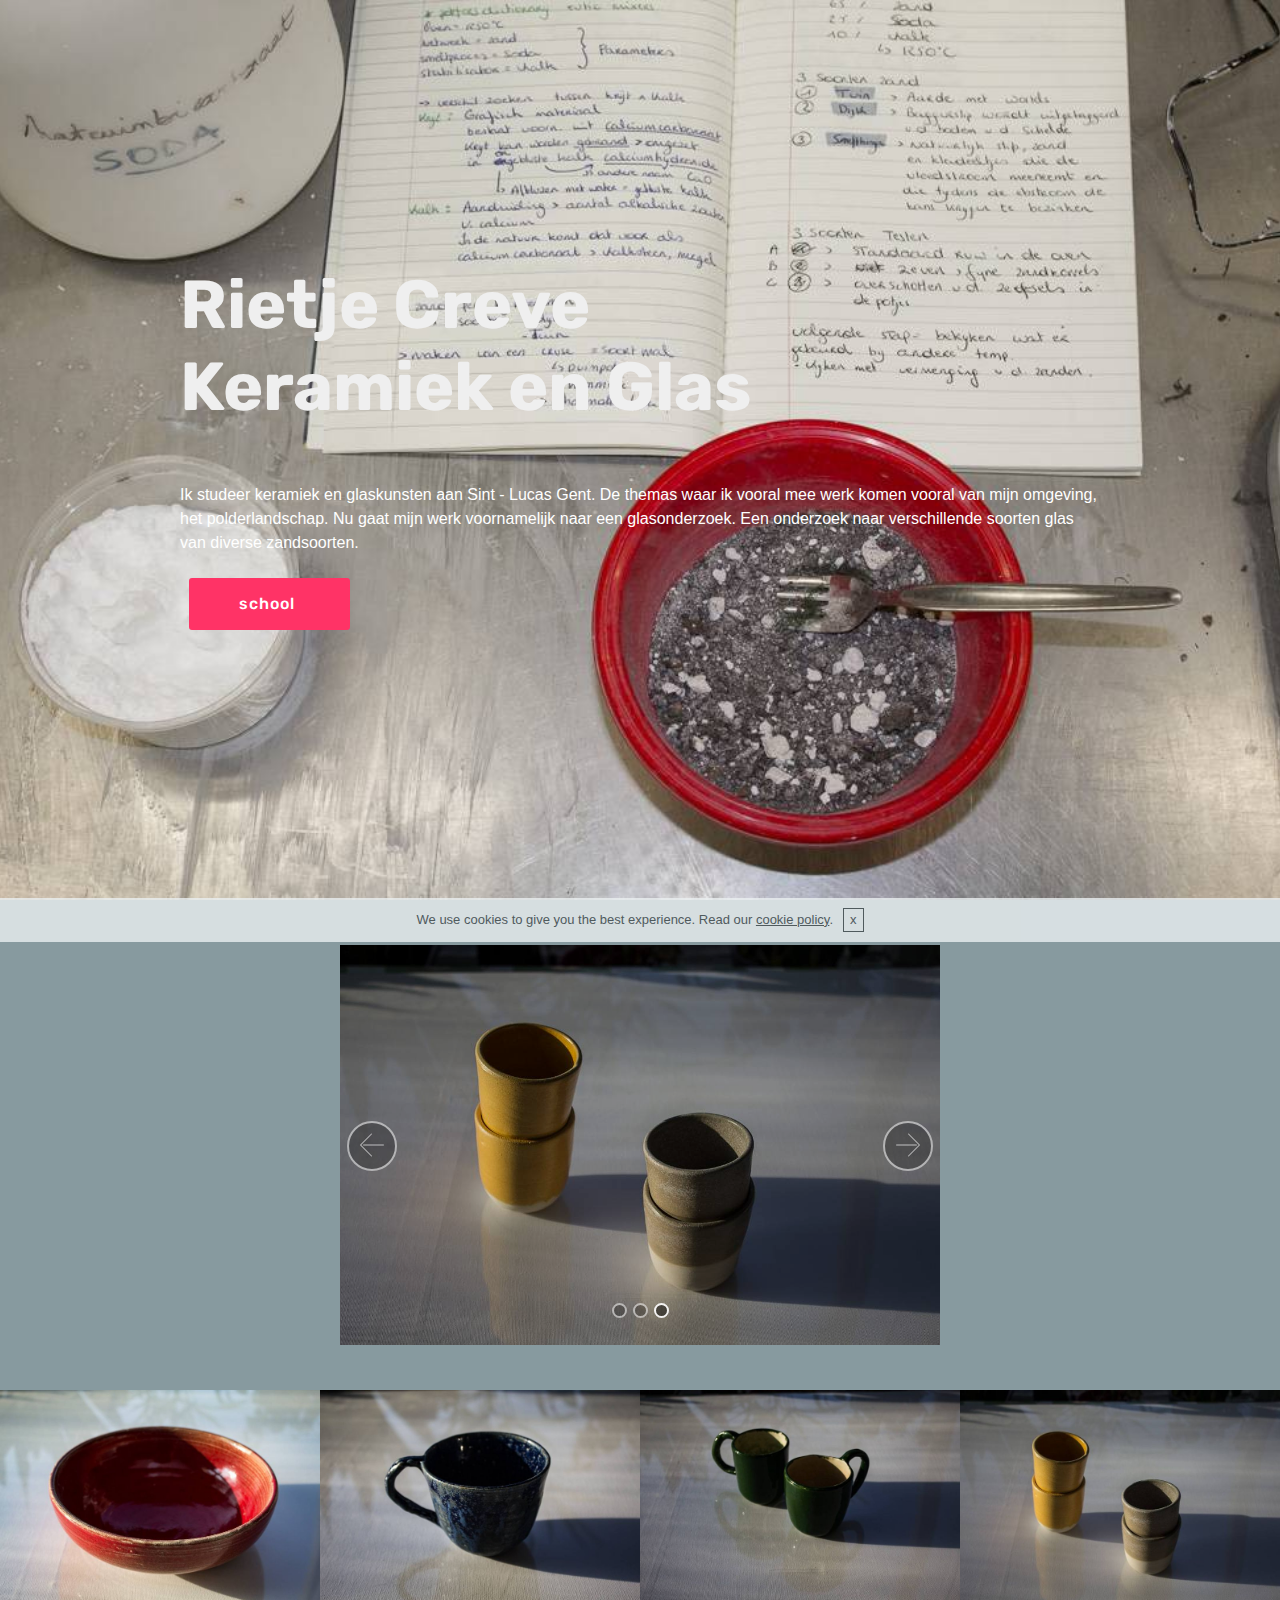
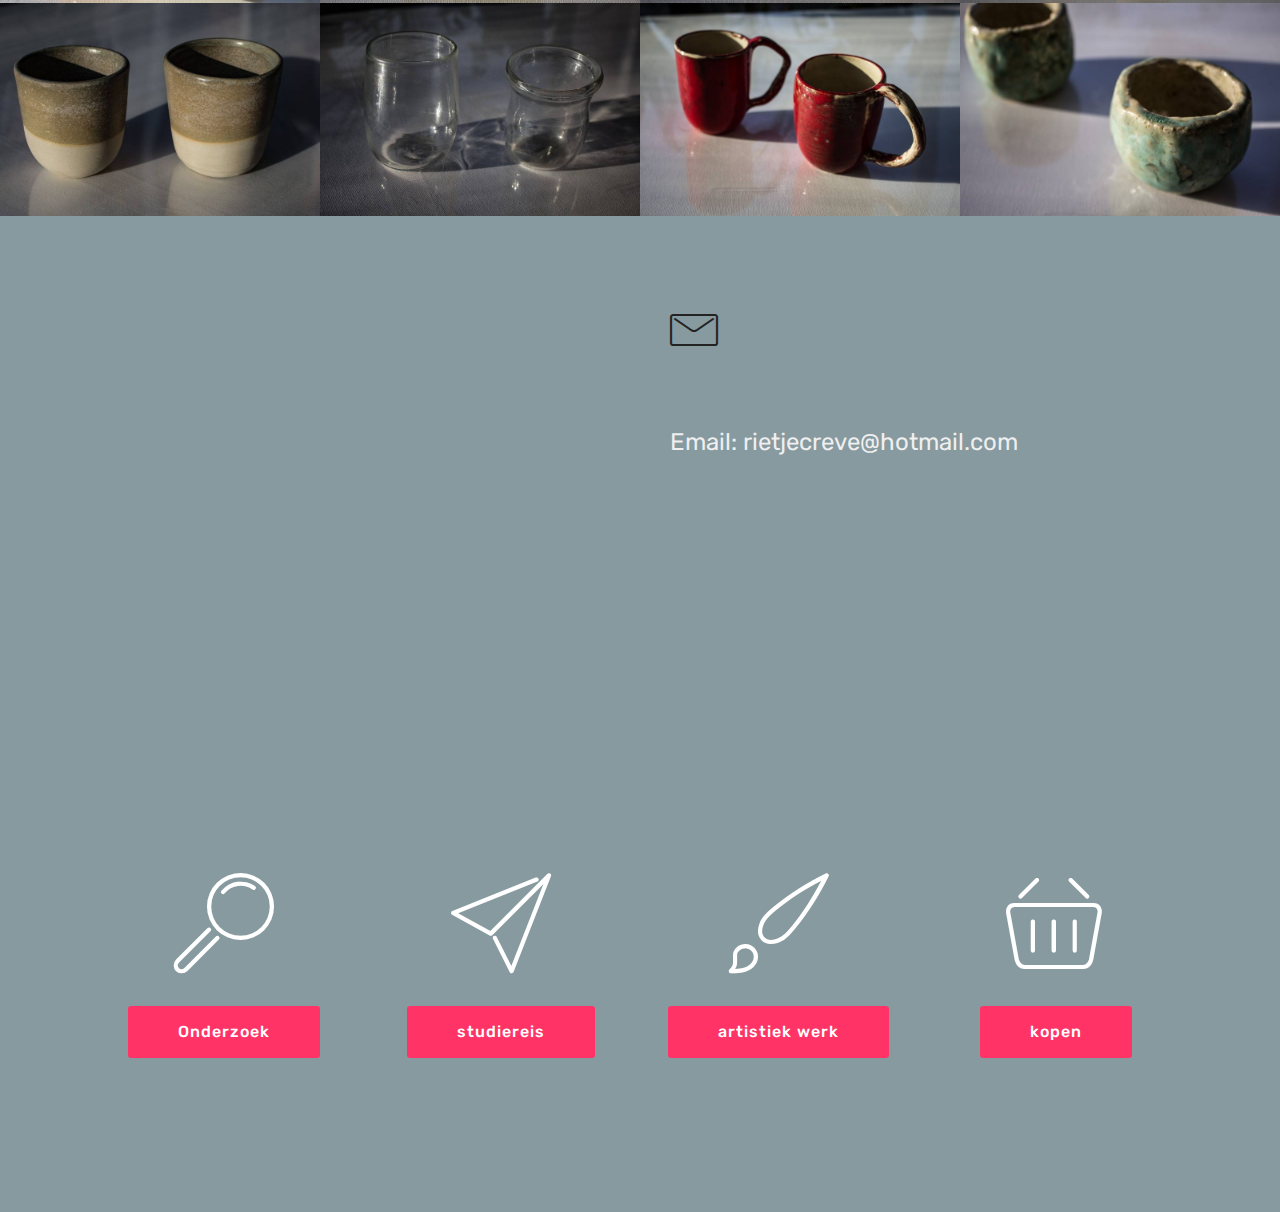
==== index.html @ bf5215f8 "create github pages" ====
<!DOCTYPE html>
<html>
<head>
  <!-- Site made with Mobirise Website Builder v4.4.1, https://mobirise.com -->
  <meta charset="UTF-8">
  <meta http-equiv="X-UA-Compatible" content="IE=edge">
  <meta name="generator" content="Mobirise v4.4.1, mobirise.com">
  <meta name="viewport" content="width=device-width, initial-scale=1">
  <link rel="shortcut icon" href="assets/images/logo4.png" type="image/x-icon">
  <meta name="description" content="">
  <title>hoofdpagina </title>
  <link rel="stylesheet" href="assets/web/assets/mobirise-icons/mobirise-icons.css">
  <link rel="stylesheet" href="assets/tether/tether.min.css">
  <link rel="stylesheet" href="assets/bootstrap/css/bootstrap.min.css">
  <link rel="stylesheet" href="assets/bootstrap/css/bootstrap-grid.min.css">
  <link rel="stylesheet" href="assets/bootstrap/css/bootstrap-reboot.min.css">
  <link rel="stylesheet" href="assets/theme/css/style.css">
  <link rel="stylesheet" href="assets/mobirise-gallery/style.css">
  <link rel="stylesheet" href="assets/mobirise/css/mbr-additional.css" type="text/css">
  
  
  
</head>
<body>

<!-- Google Analytics -->
<!-- Global site tag (gtag.js) - Google Analytics -->
<script async src="https://www.googletagmanager.com/gtag/js?id=UA-99005571-1"></script>
<script>
  window.dataLayer = window.dataLayer || [];
  function gtag(){dataLayer.push(arguments);}
  gtag('js', new Date());

  gtag('config', 'UA-99005571-1');
</script>

<!-- /Google Analytics -->


<section class="cid-qBIBVqdp5D mbr-fullscreen" id="header2-e" data-rv-view="1074">

    

    

    <div class="container align-center">
        <div class="row justify-content-md-center">
            <div class="mbr-white col-md-10">
                <h1 class="mbr-section-title mbr-bold pb-3 mbr-fonts-style display-1">Rietje Creve&nbsp;<br>Keramiek en Glas<br></h1>
                
                <p class="mbr-text pb-3 mbr-fonts-style display-5"></p><p>Ik studeer keramiek en glaskunsten aan Sint - Lucas Gent. De themas waar ik vooral mee werk komen vooral van mijn omgeving, het polderlandschap. Nu gaat mijn werk voornamelijk naar een glasonderzoek. Een onderzoek naar verschillende soorten glas van diverse zandsoorten.&nbsp;</p><p></p>
                <div class="mbr-section-btn"><a class="btn btn-md btn-secondary display-4" href="http://www.luca-arts.be/campus/sint-lucas-gent" target="_blank">school&nbsp;</a></div>
            </div>
        </div>
    </div>
    
</section>

<section class="engine"><a href="https://mobirise.co/i">build your own website</a></section><section class="carousel slide cid-qBTx4dGBDm" data-interval="false" id="slider2-k" data-rv-view="1077">

    
    <div class="container content-slider">
        <div class="content-slider-wrap">
            <div><div class="mbr-slider slide carousel" data-pause="true" data-keyboard="false" data-ride="carousel" data-interval="3000"><ol class="carousel-indicators"><li data-app-prevent-settings="" data-target="#slider2-k" data-slide-to="0"></li><li data-app-prevent-settings="" data-target="#slider2-k" data-slide-to="1"></li><li data-app-prevent-settings="" data-target="#slider2-k" class=" active" data-slide-to="2"></li></ol><div class="carousel-inner" role="listbox"><div class="carousel-item slider-fullscreen-image" data-bg-video-slide="false" style="background-image: url(assets/images/1287-3-1024x768.jpg);"><div class="container container-slide"><div class="image_wrapper"><div class="mbr-overlay"></div><img src="assets/images/1287-3-1024x768.jpg"><div class="carousel-caption justify-content-center"><div class="col-10 align-center"></div></div></div></div></div><div class="carousel-item slider-fullscreen-image" data-bg-video-slide="false" style="background-image: url(assets/images/img-7392-1024x683.jpg);"><div class="container container-slide"><div class="image_wrapper"><div class="mbr-overlay"></div><img src="assets/images/img-7392-1024x683.jpg"><div class="carousel-caption justify-content-center"><div class="col-10 align-center"></div></div></div></div></div><div class="carousel-item slider-fullscreen-image active" data-bg-video-slide="false" style="background-image: url(assets/images/img-7408-1024x683.jpg);"><div class="container container-slide"><div class="image_wrapper"><div class="mbr-overlay" style="opacity: 0.1; background-color: rgb(0, 0, 0);"></div><img src="assets/images/img-7408-1024x683.jpg"><div class="carousel-caption justify-content-center"><div class="col-10 align-center"></div></div></div></div></div></div><a data-app-prevent-settings="" class="carousel-control carousel-control-prev" role="button" data-slide="prev" href="#slider2-k"><span aria-hidden="true" class="mbri-left mbr-iconfont"></span><span class="sr-only">Previous</span></a><a data-app-prevent-settings="" class="carousel-control carousel-control-next" role="button" data-slide="next" href="#slider2-k"><span aria-hidden="true" class="mbri-right mbr-iconfont"></span><span class="sr-only">Next</span></a></div></div> 
        </div>
    </div>
</section>

<section class="mbr-gallery mbr-slider-carousel cid-qCntRSWQgI" id="gallery3-13" data-rv-view="1089">

    

    <div>
        <div><!-- Filter --><!-- Gallery --><div class="mbr-gallery-row"><div class="mbr-gallery-layout-default"><div><div><div class="mbr-gallery-item mbr-gallery-item--pNaN" data-video-url="false" data-tags="Awesome"><div href="#lb-gallery3-13" data-slide-to="0" data-toggle="modal"><img src="assets/images/img-7420-1024x683-800x533.jpg" alt=""><span class="icon-focus"></span></div></div><div class="mbr-gallery-item mbr-gallery-item--pNaN" data-video-url="false" data-tags="Awesome"><div href="#lb-gallery3-13" data-slide-to="1" data-toggle="modal"><img src="assets/images/img-7406-1024x683-800x533.jpg" alt=""><span class="icon-focus"></span></div></div><div class="mbr-gallery-item mbr-gallery-item--pNaN" data-video-url="false" data-tags="Responsive"><div href="#lb-gallery3-13" data-slide-to="2" data-toggle="modal"><img src="assets/images/img-7403-1024x683-800x533.jpg" alt=""><span class="icon-focus"></span></div></div><div class="mbr-gallery-item mbr-gallery-item--pNaN" data-video-url="false" data-tags="Creative"><div href="#lb-gallery3-13" data-slide-to="3" data-toggle="modal"><img src="assets/images/img-7408-1024x683-800x533.jpg" alt=""><span class="icon-focus"></span></div></div><div class="mbr-gallery-item mbr-gallery-item--pNaN" data-video-url="false" data-tags="Animated"><div href="#lb-gallery3-13" data-slide-to="4" data-toggle="modal"><img src="assets/images/img-7412-1024x683-800x533.jpg" alt=""><span class="icon-focus"></span></div></div><div class="mbr-gallery-item mbr-gallery-item--pNaN" data-video-url="false" data-tags="Awesome"><div href="#lb-gallery3-13" data-slide-to="5" data-toggle="modal"><img src="assets/images/img-7416-1024x683-800x533.jpg" alt=""><span class="icon-focus"></span></div></div><div class="mbr-gallery-item mbr-gallery-item--pNaN" data-video-url="false" data-tags="Animated"><div href="#lb-gallery3-13" data-slide-to="6" data-toggle="modal"><img src="assets/images/img-7397-1024x683-800x533.jpg" alt=""><span class="icon-focus"></span></div></div><div class="mbr-gallery-item mbr-gallery-item--pNaN" data-video-url="false" data-tags="Awesome"><div href="#lb-gallery3-13" data-slide-to="7" data-toggle="modal"><img src="assets/images/img-7395-1024x683-800x533.jpg" alt=""><span class="icon-focus"></span></div></div></div></div><div class="clearfix"></div></div></div><!-- Lightbox --><div data-app-prevent-settings="" class="mbr-slider modal fade carousel slide" tabindex="-1" data-keyboard="true" data-interval="false" id="lb-gallery3-13"><div class="modal-dialog"><div class="modal-content"><div class="modal-body"><div class="carousel-inner"><div class="carousel-item"><img src="assets/images/img-7420-1024x683.jpg" alt=""></div><div class="carousel-item"><img src="assets/images/img-7406-1024x683.jpg" alt=""></div><div class="carousel-item"><img src="assets/images/img-7403-1024x683.jpg" alt=""></div><div class="carousel-item"><img src="assets/images/img-7408-1024x683.jpg" alt=""></div><div class="carousel-item"><img src="assets/images/img-7412-1024x683.jpg" alt=""></div><div class="carousel-item"><img src="assets/images/img-7416-1024x683.jpg" alt=""></div><div class="carousel-item"><img src="assets/images/img-7397-1024x683.jpg" alt=""></div><div class="carousel-item active"><img src="assets/images/img-7395-1024x683.jpg" alt=""></div></div><a class="carousel-control carousel-control-prev" role="button" data-slide="prev" href="#lb-gallery3-13"><span class="mbri-left mbr-iconfont" aria-hidden="true"></span><span class="sr-only">Previous</span></a><a class="carousel-control carousel-control-next" role="button" data-slide="next" href="#lb-gallery3-13"><span class="mbri-right mbr-iconfont" aria-hidden="true"></span><span class="sr-only">Next</span></a><a class="close" href="#" role="button" data-dismiss="modal"><span class="sr-only">Close</span></a></div></div></div></div></div>
    </div>

</section>

<section class="mbr-section form4 cid-qBUeqxrDm9" id="form4-o" data-rv-view="1124">

    

    
    <div class="container">
        <div class="row">
            <div class="col-md-6">
                <div class="google-map"><iframe frameborder="0" style="border:0" src="https://www.google.com/maps/embed/v1/place?key=AIzaSyA0Dx_boXQiwvdz8sJHoYeZNVTdoWONYkU&amp;q=place_id:ChIJW6ChmxeKw0cRfYx3HnJM8mQ" allowfullscreen=""></iframe></div>
            </div>
            <div class="col-md-6">
                
                <div>
                    <div class="icon-block pb-3">
                        <span class="icon-block__icon">
                            <span class="mbri-letter mbr-iconfont" media-simple="true"></span>
                        </span>
                        
                    </div>
                    <div class="icon-contacts pb-3">
                        <h5 class="align-left mbr-fonts-style display-7"></h5>
                        <p class="mbr-text align-left mbr-fonts-style display-5"><br>
                            Email: rietjecreve@hotmail.com</p>
                    </div>
                </div>
                
            </div>
        </div>
    </div>
</section>

<section class="features8 cid-qBUokmHp5G" id="features8-s" data-rv-view="1127">

    

    

    <div class="container">
        <div class="media-container-row">

            <div class="card  col-12 col-md-6 col-lg-3">
                <div class="card-img">
                    <span class="mbr-iconfont mbri-search" media-simple="true"></span>
                </div>
                <div class="card-box align-center">
                    
                    
                    <div class="mbr-section-btn text-center"><a href="page3.html" class="btn btn-secondary display-4" target="_blank">Onderzoek</a></div>
                </div>
            </div>

            <div class="card  col-12 col-md-6 col-lg-3">
                <div class="card-img">
                    <span class="mbr-iconfont mbri-paper-plane" media-simple="true"></span>
                </div>
                <div class="card-box align-center">
                    
                    
                    <div class="mbr-section-btn text-center"><a href="page2.html" class="btn btn-secondary display-4" target="_blank">
                            studiereis</a></div>
                </div>
            </div>

            <div class="card  col-12 col-md-6 col-lg-3">
                <div class="card-img">
                    <span class="mbr-iconfont mbri-change-style" media-simple="true"></span>
                </div>
                <div class="card-box align-center">
                    
                    
                    <div class="mbr-section-btn text-center"><a href="index.html" class="btn btn-secondary display-4">artistiek werk</a></div>
                </div>
            </div>

            <div class="card  col-12 col-md-6 col-lg-3">
                <div class="card-img">
                    <span class="mbr-iconfont mbri-shopping-basket" media-simple="true"></span>
                </div>
                <div class="card-box align-center">
                    
                    
                    <div class="mbr-section-btn text-center"><a href="https://mobirise.com" class="btn btn-secondary display-4">
                            kopen</a></div>
                </div>
            </div>
        </div>
    </div>
</section>


  <script src="assets/web/assets/jquery/jquery.min.js"></script>
  <script src="assets/popper/popper.min.js"></script>
  <script src="assets/tether/tether.min.js"></script>
  <script src="assets/bootstrap/js/bootstrap.min.js"></script>
  <script src="assets/smooth-scroll/smooth-scroll.js"></script>
  <script src="assets/cookies-alert-plugin/cookies-alert-core.js"></script>
  <script src="assets/cookies-alert-plugin/cookies-alert-script.js"></script>
  <script src="assets/jquery-mb-ytplayer/jquery.mb.ytplayer.min.js"></script>
  <script src="assets/masonry/masonry.pkgd.min.js"></script>
  <script src="assets/imagesloaded/imagesloaded.pkgd.min.js"></script>
  <script src="assets/bootstrap-carousel-swipe/bootstrap-carousel-swipe.js"></script>
  <script src="assets/jquery-mb-vimeo_player/jquery.mb.vimeo_player.js"></script>
  <script src="assets/theme/js/script.js"></script>
  <script src="assets/mobirise-slider-video/script.js"></script>
  <script src="assets/mobirise-gallery/player.min.js"></script>
  <script src="assets/mobirise-gallery/script.js"></script>
  <script src="assets/formoid/formoid.min.js"></script>
  
  
<input name="cookieData" type="hidden" data-cookie-text="We use cookies to give you the best experience. Read our <a href='privacy.html'>cookie policy</a>.">
  </body>
</html>
---- assets/web/assets/mobirise-icons/mobirise-icons.css ----
@font-face {
  font-family: 'MobiriseIcons';
  src:  url('mobirise-icons.eot?spat4u');
  src:  url('mobirise-icons.eot?spat4u#iefix') format('embedded-opentype'),
    url('mobirise-icons.ttf?spat4u') format('truetype'),
    url('mobirise-icons.woff?spat4u') format('woff'),
    url('mobirise-icons.svg?spat4u#MobiriseIcons') format('svg');
  font-weight: normal;
  font-style: normal;
}

[class^="mbri-"], [class*=" mbri-"] {
  /* use !important to prevent issues with browser extensions that change fonts */
  font-family: MobiriseIcons !important;
  speak: none;
  font-style: normal;
  font-weight: normal;
  font-variant: normal;
  text-transform: none;
  line-height: 1;

  /* Better Font Rendering =========== */
  -webkit-font-smoothing: antialiased;
  -moz-osx-font-smoothing: grayscale;
}

.mbri-add-submenu:before {
  content: "\e900";
}
.mbri-alert:before {
  content: "\e901";
}
.mbri-align-center:before {
  content: "\e902";
}
.mbri-align-justify:before {
  content: "\e903";
}
.mbri-align-left:before {
  content: "\e904";
}
.mbri-align-right:before {
  content: "\e905";
}
.mbri-android:before {
  content: "\e906";
}
.mbri-apple:before {
  content: "\e907";
}
.mbri-arrow-down:before {
  content: "\e908";
}
.mbri-arrow-next:before {
  content: "\e909";
}
.mbri-arrow-prev:before {
  content: "\e90a";
}
.mbri-arrow-up:before {
  content: "\e90b";
}
.mbri-bold:before {
  content: "\e90c";
}
.mbri-bookmark:before {
  content: "\e90d";
}
.mbri-bootstrap:before {
  content: "\e90e";
}
.mbri-briefcase:before {
  content: "\e90f";
}
.mbri-browse:before {
  content: "\e910";
}
.mbri-bulleted-list:before {
  content: "\e911";
}
.mbri-calendar:before {
  content: "\e912";
}
.mbri-camera:before {
  content: "\e913";
}
.mbri-cart-add:before {
  content: "\e914";
}
.mbri-cart-full:before {
  content: "\e915";
}
.mbri-cash:before {
  content: "\e916";
}
.mbri-change-style:before {
  content: "\e917";
}
.mbri-chat:before {
  content: "\e918";
}
.mbri-clock:before {
  content: "\e919";
}
.mbri-close:before {
  content: "\e91a";
}
.mbri-cloud:before {
  content: "\e91b";
}
.mbri-code:before {
  content: "\e91c";
}
.mbri-contact-form:before {
  content: "\e91d";
}
.mbri-credit-card:before {
  content: "\e91e";
}
.mbri-cursor-click:before {
  content: "\e91f";
}
.mbri-cust-feedback:before {
  content: "\e920";
}
.mbri-database:before {
  content: "\e921";
}
.mbri-delivery:before {
  content: "\e922";
}
.mbri-desktop:before {
  content: "\e923";
}
.mbri-devices:before {
  content: "\e924";
}
.mbri-down:before {
  content: "\e925";
}
.mbri-download:before {
  content: "\e989";
}
.mbri-drag-n-drop:before {
  content: "\e927";
}
.mbri-drag-n-drop2:before {
  content: "\e928";
}
.mbri-edit:before {
  content: "\e929";
}
.mbri-edit2:before {
  content: "\e92a";
}
.mbri-error:before {
  content: "\e92b";
}
.mbri-extension:before {
  content: "\e92c";
}
.mbri-features:before {
  content: "\e92d";
}
.mbri-file:before {
  content: "\e92e";
}
.mbri-flag:before {
  content: "\e92f";
}
.mbri-folder:before {
  content: "\e930";
}
.mbri-gift:before {
  content: "\e931";
}
.mbri-github:before {
  content: "\e932";
}
.mbri-globe:before {
  content: "\e933";
}
.mbri-globe-2:before {
  content: "\e934";
}
.mbri-growing-chart:before {
  content: "\e935";
}
.mbri-hearth:before {
  content: "\e936";
}
.mbri-help:before {
  content: "\e937";
}
.mbri-home:before {
  content: "\e938";
}
.mbri-hot-cup:before {
  content: "\e939";
}
.mbri-idea:before {
  content: "\e93a";
}
.mbri-image-gallery:before {
  content: "\e93b";
}
.mbri-image-slider:before {
  content: "\e93c";
}
.mbri-info:before {
  content: "\e93d";
}
.mbri-italic:before {
  content: "\e93e";
}
.mbri-key:before {
  content: "\e93f";
}
.mbri-laptop:before {
  content: "\e940";
}
.mbri-layers:before {
  content: "\e941";
}
.mbri-left-right:before {
  content: "\e942";
}
.mbri-left:before {
  content: "\e943";
}
.mbri-letter:before {
  content: "\e944";
}
.mbri-like:before {
  content: "\e945";
}
.mbri-link:before {
  content: "\e946";
}
.mbri-lock:before {
  content: "\e947";
}
.mbri-login:before {
  content: "\e948";
}
.mbri-logout:before {
  content: "\e949";
}
.mbri-magic-stick:before {
  content: "\e94a";
}
.mbri-map-pin:before {
  content: "\e94b";
}
.mbri-menu:before {
  content: "\e94c";
}
.mbri-mobile:before {
  content: "\e94d";
}
.mbri-mobile2:before {
  content: "\e94e";
}
.mbri-mobirise:before {
  content: "\e94f";
}
.mbri-more-horizontal:before {
  content: "\e950";
}
.mbri-more-vertical:before {
  content: "\e951";
}
.mbri-music:before {
  content: "\e952";
}
.mbri-new-file:before {
  content: "\e953";
}
.mbri-numbered-list:before {
  content: "\e954";
}
.mbri-opened-folder:before {
  content: "\e955";
}
.mbri-pages:before {
  content: "\e956";
}
.mbri-paper-plane:before {
  content: "\e957";
}
.mbri-paperclip:before {
  content: "\e958";
}
.mbri-photo:before {
  content: "\e959";
}
.mbri-photos:before {
  content: "\e95a";
}
.mbri-pin:before {
  content: "\e95b";
}
.mbri-play:before {
  content: "\e95c";
}
.mbri-plus:before {
  content: "\e95d";
}
.mbri-preview:before {
  content: "\e95e";
}
.mbri-print:before {
  content: "\e95f";
}
.mbri-protect:before {
  content: "\e960";
}
.mbri-question:before {
  content: "\e961";
}
.mbri-quote-left:before {
  content: "\e962";
}
.mbri-quote-right:before {
  content: "\e963";
}
.mbri-refresh:before {
  content: "\e964";
}
.mbri-responsive:before {
  content: "\e965";
}
.mbri-right:before {
  content: "\e966";
}
.mbri-rocket:before {
  content: "\e967";
}
.mbri-sad-face:before {
  content: "\e968";
}
.mbri-sale:before {
  content: "\e969";
}
.mbri-save:before {
  content: "\e96a";
}
.mbri-search:before {
  content: "\e96b";
}
.mbri-setting:before {
  content: "\e96c";
}
.mbri-setting2:before {
  content: "\e96d";
}
.mbri-setting3:before {
  content: "\e96e";
}
.mbri-share:before {
  content: "\e96f";
}
.mbri-shopping-bag:before {
  content: "\e970";
}
.mbri-shopping-basket:before {
  content: "\e971";
}
.mbri-shopping-cart:before {
  content: "\e972";
}
.mbri-sites:before {
  content: "\e973";
}
.mbri-smile-face:before {
  content: "\e974";
}
.mbri-speed:before {
  content: "\e975";
}
.mbri-star:before {
  content: "\e976";
}
.mbri-success:before {
  content: "\e977";
}
.mbri-sun:before {
  content: "\e978";
}
.mbri-sun2:before {
  content: "\e979";
}
.mbri-tablet:before {
  content: "\e97a";
}
.mbri-tablet-vertical:before {
  content: "\e97b";
}
.mbri-target:before {
  content: "\e97c";
}
.mbri-timer:before {
  content: "\e97d";
}
.mbri-to-ftp:before {
  content: "\e97e";
}
.mbri-to-local-drive:before {
  content: "\e97f";
}
.mbri-touch-swipe:before {
  content: "\e980";
}
.mbri-touch:before {
  content: "\e981";
}
.mbri-trash:before {
  content: "\e982";
}
.mbri-underline:before {
  content: "\e983";
}
.mbri-unlink:before {
  content: "\e984";
}
.mbri-unlock:before {
  content: "\e985";
}
.mbri-up-down:before {
  content: "\e986";
}
.mbri-up:before {
  content: "\e987";
}
.mbri-update:before {
  content: "\e988";
}
.mbri-upload:before {
 content: "\e926"; 
}
.mbri-user:before {
  content: "\e98a";
}
.mbri-user2:before {
  content: "\e98b";
}
.mbri-users:before {
  content: "\e98c";
}
.mbri-video:before {
  content: "\e98d";
}
.mbri-video-play:before {
  content: "\e98e";
}
.mbri-watch:before {
  content: "\e98f";
}
.mbri-website-theme:before {
  content: "\e990";
}
.mbri-wifi:before {
  content: "\e991";
}
.mbri-windows:before {
  content: "\e992";
}
.mbri-zoom-out:before {
  content: "\e993";
}
.mbri-redo:before {
  content: "\e994";
}
.mbri-undo:before {
  content: "\e995";
}
---- assets/theme/css/style.css ----
/*!
 * Mobirise v4 theme (https://mobirise.com/)
 * Copyright 2017 Mobirise
 */
section {
  background-color: #eeeeee; }

section,
.container,
.container-fluid {
  position: relative;
  word-wrap: break-word; }

a.mbr-iconfont:hover {
  text-decoration: none; }

.article .lead p, .article .lead ul, .article .lead ol, .article .lead pre, .article .lead blockquote {
  margin-bottom: 0; }

a {
  font-style: normal;
  font-weight: 400;
  cursor: pointer; }
  a, a:hover {
    text-decoration: none; }

figure {
  margin-bottom: 0; }

body {
  color: #232323; }

h1, h2, h3, h4, h5, h6,
.h1, .h2, .h3, .h4, .h5, .h6,
.display-1, .display-2, .display-3, .display-4 {
  line-height: 1;
  word-break: break-word;
  word-wrap: break-word; }

b, strong {
  font-weight: bold; }

blockquote {
  padding: 10px 0 10px 20px;
  position: relative;
  border-left: 2px solid;
  border-color: #ff3366; }

input:-webkit-autofill, input:-webkit-autofill:hover, input:-webkit-autofill:focus, input:-webkit-autofill:active {
  transition-delay: 9999s;
  transition-property: background-color, color; }

textarea[type="hidden"] {
  display: none; }

body {
  position: relative; }

section {
  background-position: 50% 50%;
  background-repeat: no-repeat;
  background-size: cover; }
  section .mbr-background-video,
  section .mbr-background-video-preview {
    position: absolute;
    bottom: 0;
    left: 0;
    right: 0;
    top: 0; }

.hidden {
  visibility: hidden; }

.mbr-z-index20 {
  z-index: 20; }

/*! Base colors */
.mbr-white {
  color: #ffffff; }

.mbr-black {
  color: #000000; }

.mbr-bg-white {
  background-color: #ffffff; }

.mbr-bg-black {
  background-color: #000000; }

/*! Text-aligns */
.align-left {
  text-align: left; }

.align-center {
  text-align: center; }

.align-right {
  text-align: right; }

@media (max-width: 767px) {
  .align-left, .align-center, .align-right, .mbr-section-btn, .mbr-section-title {
    text-align: center; } }
/*! Font-weight  */
.mbr-light {
  font-weight: 300; }

.mbr-regular {
  font-weight: 400; }

.mbr-semibold {
  font-weight: 500; }

.mbr-bold {
  font-weight: 700; }

/*! Media  */
.media-size-item {
  -webkit-flex: 1 1 auto;
  -moz-flex: 1 1 auto;
  -ms-flex: 1 1 auto;
  -o-flex: 1 1 auto;
  flex: 1 1 auto; }

.media-content {
  -webkit-flex-basis: 100%;
  flex-basis: 100%; }

.media-container-row {
  display: -ms-flexbox;
  display: -webkit-flex;
  display: flex;
  -webkit-flex-direction: row;
  -ms-flex-direction: row;
  flex-direction: row;
  -webkit-flex-wrap: wrap;
  -ms-flex-wrap: wrap;
  flex-wrap: wrap;
  -webkit-justify-content: center;
  -ms-flex-pack: center;
  justify-content: center;
  -webkit-align-content: center;
  -ms-flex-line-pack: center;
  align-content: center;
  -webkit-align-items: start;
  -ms-flex-align: start;
  align-items: start; }
  .media-container-row .media-size-item {
    width: 400px; }

.media-container-column {
  display: -ms-flexbox;
  display: -webkit-flex;
  display: flex;
  -webkit-flex-direction: column;
  -ms-flex-direction: column;
  flex-direction: column;
  -webkit-flex-wrap: wrap;
  -ms-flex-wrap: wrap;
  flex-wrap: wrap;
  -webkit-justify-content: center;
  -ms-flex-pack: center;
  justify-content: center;
  -webkit-align-content: center;
  -ms-flex-line-pack: center;
  align-content: center;
  -webkit-align-items: stretch;
  -ms-flex-align: stretch;
  align-items: stretch; }
  .media-container-column > * {
    width: 100%; }

@media (min-width: 992px) {
  .media-container-row {
    -webkit-flex-wrap: nowrap;
    -ms-flex-wrap: nowrap;
    flex-wrap: nowrap; } }
figure {
  overflow: hidden; }

figure[mbr-media-size] {
  transition: width 0.1s; }

.mbr-figure img, .mbr-figure iframe {
  display: block;
  width: 100%; }

.card {
  background-color: transparent;
  border: none; }

.card-img {
  text-align: center;
  flex-shrink: 0; }

.media {
  max-width: 100%;
  margin: 0 auto; }

.mbr-figure {
  -ms-flex-item-align: center;
  -ms-grid-row-align: center;
  -webkit-align-self: center;
  align-self: center; }

.media-container > div {
  max-width: 100%; }

.mbr-figure img, .card-img img {
  width: 100%; }

@media (max-width: 991px) {
  .media-size-item {
    width: auto !important; }

  .media {
    width: auto; }

  .mbr-figure {
    width: 100% !important; } }
/*! Buttons */
.mbr-section-btn {
  margin-left: -.25rem;
  margin-right: -.25rem;
  font-size: 0; }

nav .mbr-section-btn {
  margin-left: 0rem;
  margin-right: 0rem; }

/*! Btn icon margin */
.btn .mbr-iconfont, .btn.btn-sm .mbr-iconfont {
  cursor: pointer;
  margin-right: 0.5rem; }

.btn.btn-md .mbr-iconfont, .btn.btn-md .mbr-iconfont {
  margin-right: 0.8rem; }

.mbr-regular {
  font-weight: 400; }

.mbr-semibold {
  font-weight: 500; }

.mbr-bold {
  font-weight: 700; }

[type="submit"] {
  -webkit-appearance: none; }

/*! Full-screen */
.mbr-fullscreen .mbr-overlay {
  min-height: 100vh; }

.mbr-fullscreen {
  display: flex;
  display: -webkit-flex;
  display: -moz-flex;
  display: -ms-flex;
  display: -o-flex;
  align-items: center;
  -webkit-align-items: center;
  min-height: 100vh;
  padding-top: 3rem;
  padding-bottom: 3rem; }

/*! Map */
.map {
  height: 25rem;
  position: relative; }
  .map iframe {
    width: 100%;
    height: 100%; }

/* Form */
.form-asterisk {
  font-family: initial;
  position: absolute;
  top: -2px;
  font-weight: normal; }

/*! Scroll to top arrow */
.mbr-arrow-up {
  bottom: 25px;
  right: 90px;
  position: fixed;
  text-align: right;
  z-index: 5000;
  color: #ffffff;
  font-size: 32px;
  transform: rotate(180deg);
  -webkit-transform: rotate(180deg); }

.mbr-arrow-up a {
  background: rgba(0, 0, 0, 0.2);
  border-radius: 3px;
  color: #fff;
  display: inline-block;
  height: 60px;
  width: 60px;
  outline-style: none !important;
  position: relative;
  text-decoration: none;
  transition: all .3s ease-in-out;
  cursor: pointer;
  text-align: center; }
  .mbr-arrow-up a:hover {
    background-color: rgba(0, 0, 0, 0.4); }
  .mbr-arrow-up a i {
    line-height: 60px; }

.mbr-arrow-up-icon {
  display: block;
  color: #fff; }

.mbr-arrow-up-icon::before {
  content: "\203a";
  display: inline-block;
  font-family: serif;
  font-size: 32px;
  line-height: 1;
  font-style: normal;
  position: relative;
  top: 6px;
  left: -4px;
  -webkit-transform: rotate(-90deg);
  transform: rotate(-90deg); }

/*! Arrow Down */
.mbr-arrow {
  position: absolute;
  bottom: 45px;
  left: 50%;
  width: 60px;
  height: 60px;
  cursor: pointer;
  background-color: rgba(80, 80, 80, 0.5);
  border-radius: 50%;
  -webkit-transform: translateX(-50%);
  transform: translateX(-50%); }
  .mbr-arrow > a {
    display: inline-block;
    text-decoration: none;
    outline-style: none;
    -webkit-animation: arrowdown 1.7s ease-in-out infinite;
    animation: arrowdown 1.7s ease-in-out infinite; }
    .mbr-arrow > a > i {
      position: absolute;
      top: -2px;
      left: 15px;
      font-size: 2rem; }

@keyframes arrowdown {
  0% {
    transform: translateY(0px);
    -webkit-transform: translateY(0px); }
  50% {
    transform: translateY(-5px);
    -webkit-transform: translateY(-5px); }
  100% {
    transform: translateY(0px);
    -webkit-transform: translateY(0px); } }
@-webkit-keyframes arrowdown {
  0% {
    transform: translateY(0px);
    -webkit-transform: translateY(0px); }
  50% {
    transform: translateY(-5px);
    -webkit-transform: translateY(-5px); }
  100% {
    transform: translateY(0px);
    -webkit-transform: translateY(0px); } }
@media (max-width: 500px) {
  .mbr-arrow-up {
    left: 50%;
    right: auto;
    transform: translateX(-50%) rotate(180deg);
    -webkit-transform: translateX(-50%) rotate(180deg); } }
/*Gradients animation*/
@keyframes gradient-animation {
  from {
    background-position: 0% 100%;
    animation-timing-function: ease-in-out; }
  to {
    background-position: 100% 0%;
    animation-timing-function: ease-in-out; } }
@-webkit-keyframes gradient-animation {
  from {
    background-position: 0% 100%;
    animation-timing-function: ease-in-out; }
  to {
    background-position: 100% 0%;
    animation-timing-function: ease-in-out; } }
.bg-gradient {
  background-size: 200% 200%;
  animation: gradient-animation 5s infinite alternate;
  -webkit-animation: gradient-animation 5s infinite alternate; }

.menu .navbar-brand {
  display: -webkit-flex; }
  .menu .navbar-brand span {
    display: flex;
    display: -webkit-flex; }
  .menu .navbar-brand .navbar-caption-wrap {
    display: -webkit-flex; }
  .menu .navbar-brand .navbar-logo img {
    display: -webkit-flex; }
@media (min-width: 768px) and (max-width: 991px) {
  .menu .navbar-toggleable-sm .navbar-nav {
    display: -webkit-box;
    display: -webkit-flex;
    display: -ms-flexbox; } }
@media (min-width: 992px) {
  .menu .navbar-nav.nav-dropdown {
    display: -webkit-flex; }
  .menu .navbar-toggleable-sm .navbar-collapse {
    display: -webkit-flex !important; } }

/*# sourceMappingURL=style.css.map */
.engine {
	position: absolute;
	text-indent: -2400px;
	text-align: center;
	padding: 0;
	top: 0;
	left: -2400px;
}
---- assets/mobirise-gallery/style.css ----
/*-------

   Gallery

-------*/
.mbr-gallery .mbr-gallery-item {
  position: relative;
  display: inline-block;
  width: 25%;
  cursor: pointer; }

@media (max-width: 768px) {
  .mbr-gallery .mbr-gallery-item {
    width: 50%; } }
@media (max-width: 400px) {
  .mbr-gallery .mbr-gallery-item {
    width: 100%; } }
.mbr-gallery .icon-focus,
.mbr-gallery .icon-video {
  position: absolute;
  top: calc(50% - 32px);
  left: calc(50% - 24px);
  font-family: 'MobiriseIcons' !important;
  font-size: 3rem !important;
  color: #fff;
  opacity: 0;
  transition: .2s opacity ease-in-out;
  z-index: 5; }

.mbr-gallery .icon-focus::before {
  content: '\e96b'; }

.mbr-gallery .icon-video::before {
  content: '\e95c'; }

.mbr-gallery .mbr-gallery-item > div:hover .icon-focus,
.mbr-gallery .mbr-gallery-item > div:hover .icon-video {
  opacity: 1; }

.mbr-gallery .mbr-gallery-item img {
  width: 100%;
  opacity: 1;
  -webkit-transition: .2s opacity ease-in-out;
  transition: .2s opacity ease-in-out; }

.mbr-gallery .mbr-gallery-item > div:hover img {
  opacity: 1; }

.mbr-gallery .mbr-gallery-item > div {
  background: #fff;
  display: block;
  outline: none;
  position: relative; }

.mbr-gallery .mbr-gallery-item .icon {
  -webkit-transform: translateX(-50%) translateY(-50%);
  -webkit-transition: .2s opacity ease-in-out;
  color: #000;
  font-size: 30px;
  height: 69px;
  left: 50%;
  opacity: 0;
  position: absolute;
  top: 50%;
  transform: translateX(-50%) translateY(-50%);
  transition: .2s opacity ease-in-out;
  width: 69px; }

.mbr-gallery .mbr-gallery-item .icon::after,
.mbr-gallery .mbr-gallery-item .icon::before {
  content: '';
  display: block;
  position: absolute;
  height: 69px;
  width: 1px;
  margin-left: 34.5px;
  background-color: #fff; }

.mbr-gallery .mbr-gallery-item .icon::after {
  width: 69px;
  height: 1px;
  margin-left: 0;
  margin-top: 34.5px; }

.mbr-gallery .mbr-gallery-item > div:hover .icon {
  opacity: 1; }

.mbr-gallery .mbr-gallery-item > div:hover::before {
  opacity: .9; }

.mbr-gallery .mbr-gallery-item > div:hover .mbr-gallery-title {
  background: transparent !important; }

/* remove spacing */
.mbr-gallery .mbr-gallery-row.no-gutter {
  margin: 0; }

.mbr-gallery .mbr-gallery-row.no-gutter .mbr-gallery-item {
  padding: 0; }

/* container */
.mbr-gallery .container.mbr-gallery-layout-default {
  padding: 93px 0; }

/* fix horizontal scrollbar */
.mbr-gallery .mbr-gallery-layout-article,
.mbr-gallery .mbr-gallery-layout-default {
  overflow: hidden; }

/* lightbox */
.mbr-gallery .modal {
  position: fixed;
  overflow: hidden;
  padding-right: 0 !important; }

.mbr-gallery .modal-content {
  border-radius: 0;
  border: none;
  background: transparent; }

.mbr-gallery .modal-body {
  padding: 0; }

.mbr-gallery .modal-body img {
  width: 100%; }

.mbr-gallery .modal .close {
  position: fixed;
  background: #1b1b1b;
  opacity: .5;
  font-size: 35px;
  font-weight: 300;
  width: 70px;
  height: 70px;
  border-radius: 50%;
  color: #fff;
  top: 2.5rem;
  right: 2.5rem;
  line-height: 70px;
  border: none;
  text-align: center;
  text-shadow: none;
  z-index: 5;
  -webkit-transition: opacity .3s ease;
  -moz-transition: opacity .3s ease;
  -o-transition: opacity .3s ease;
  transition: opacity .3s ease;
  font-family: 'MobiriseIcons'; }
  .mbr-gallery .modal .close::before {
    content: '\e91a'; }

.mbr-gallery .modal .close:hover {
  opacity: 1;
  background: #000;
  color: #fff; }

.mbr-gallery .modal-dialog {
  max-width: 100% !important; }

.mbr-gallery .modal.in .modal-dialog {
  margin: 0 auto; }

/* modal back color opacity */
.modal-backdrop.in {
  opacity: .8;
  filter: alpha(opacity=80); }

@media (max-width: 768px) {
  .mbr-gallery .carousel-control,
  .mbr-gallery .carousel-indicators,
  .mbr-gallery .modal .close {
    position: fixed; } }
/* fix fade in effect */
.mbr-gallery .modal.fade .modal-dialog {
  -webkit-transition: margin-top .3s ease-out;
  -moz-transition: margin-top .3s ease-out;
  -o-transition: margin-top .3s ease-out;
  transition: margin-top .3s ease-out; }

.mbr-gallery .modal.fade .modal-dialog,
.mbr-gallery .modal.in .modal-dialog {
  -webkit-transform: none;
  -ms-transform: none;
  -o-transform: none;
  transform: none; }

/*-------

   Slider

-------*/
.mbr-slider .carousel-inner > .active,
.mbr-slider .carousel-inner > .next,
.mbr-slider .carousel-inner > .prev {
  display: table; }

.mbr-slider .carousel-control {
  position: absolute;
  width: 70px;
  height: 70px;
  top: 50%;
  margin-top: -35px;
  line-height: 70px;
  border-radius: 50%;
  font-size: 35px;
  border: 0;
  opacity: .5;
  text-shadow: none;
  z-index: 5;
  color: #fff;
  -webkit-transition: all .2s ease-in-out 0s;
  -o-transition: all .2s ease-in-out 0s;
  transition: all .2s ease-in-out 0s; }

.mbr-gallery .mbr-slider .carousel-control {
  position: fixed; }

@media (max-width: 991px) {
  .mbr-gallery .mbr-slider .carousel-control {
    bottom: 2.5rem;
    margin-top: 0;
    top: auto;
    z-index: 17; } }
.mbr-gallery .mbr-slider .carousel-inner > .active {
  display: block; }

.mbr-slider .carousel-control.left {
  left: 0;
  margin-left: 2.5rem; }

.mbr-slider .carousel-control.right {
  right: 0;
  margin-right: 2.5rem; }

.mbr-slider .carousel-control .icon-next,
.mbr-slider .carousel-control .icon-prev {
  margin-top: -18px;
  font-size: 40px;
  line-height: 27px; }

.mbr-slider .carousel-control:hover {
  background: #1b1b1b;
  color: #fff;
  opacity: 1; }

.mbr-slider .carousel-indicators {
  position: absolute;
  bottom: 0;
  margin-bottom: 1.5rem !important; }

@media (max-width: 543px) {
  .mbr-slider .carousel-indicators {
    display: none; } }
.carousel-indicators .active,
.carousel-indicators li {
  width: 15px;
  height: 15px;
  margin: 3px;
  background: #1b1b1b;
  border: 0;
  opacity: .5; }

.carousel-indicators .active {
  border: 4px solid #1b1b1b;
  background: #fff; }

.carousel-indicators li {
  max-width: 15px;
  max-height: 15px;
  margin: 3px;
  background: #1b1b1b;
  border: 0;
  border-radius: 50%;
  opacity: .5; }

.carousel-indicators li.active {
  border: 4px solid #1b1b1b;
  background: #fff; }

.container .carousel-indicators {
  margin-bottom: 3px; }

.mbr-gallery .mbr-slider .carousel-indicators {
  position: fixed;
  margin-bottom: 2.5rem !important; }

@media (max-width: 991px) {
  .mbr-gallery .mbr-slider .carousel-indicators {
    margin-bottom: 3.625rem !important;
    padding-left: 2.5rem;
    padding-right: 2.5rem; } }
.mbr-slider .carousel-indicators .active,
.mbr-slider .carousel-indicators li {
  width: 20px;
  height: 20px;
  margin: 3px;
  background: #1b1b1b;
  border: 0;
  opacity: .5; }

.mbr-slider .carousel-indicators .active {
  border: 4px solid #1b1b1b;
  background: #fff; }

@media (max-width: 767px) {
  .mbr-slider .carousel-control {
    top: auto;
    bottom: 20px; }

  .mbr-slider > .container .carousel-control {
    margin-bottom: 0; } }
/* boxed slider */
.mbr-slider > .boxed-slider {
  position: relative;
  padding: 93px 0; }

.mbr-slider > .boxed-slider > div {
  position: relative; }

.mbr-slider > .container img {
  width: 100%; }

.mbr-slider > .container img + .row {
  position: absolute;
  top: 50%;
  left: 0;
  right: 0;
  -webkit-transform: translateY(-50%);
  -moz-transform: translateY(-50%);
  transform: translateY(-50%);
  z-index: 2; }

.mbr-slider .mbr-section {
  padding: 0;
  background-attachment: scroll; }

.mbr-slider .mbr-table-cell {
  padding: 0; }

.mbr-slider > .container .carousel-indicators {
  margin-bottom: 3px; }

/* article slider */
.mbr-slider > .article-slider .mbr-section,
.mbr-slider > .article-slider .mbr-section .mbr-table-cell {
  padding-top: 0;
  padding-bottom: 0; }

.modal-backdrop.show {
  opacity: .7; }

.video-container .mbr-background-video iframe {
  width: 100%;
  height: 100%; }

.mbr-gallery-item__hided {
  position: absolute !important;
  left: 0 !important;
  width: 0 !important;
  height: 0;
  padding: 0 !important; }

.mbr-gallery-item__hided img {
  display: none !important; }

.mbr-gallery-item__hided span {
  display: none !important; }

.mbr-gallery-filter {
  padding-top: 30px;
  padding-bottom: 30px;
  text-align: center; }
  .mbr-gallery-filter li {
    display: inline-block;
    padding: 5px 0;
    transition: all .3s ease-out; }
    .mbr-gallery-filter li .btn {
      cursor: pointer; }
  .mbr-gallery-filter.gallery-filter__bg li {
    color: #fff; }
  .mbr-gallery-filter.gallery-filter__bg .active {
    color: #000;
    background-color: #fff; }
  .mbr-gallery-filter ul {
    display: inline-block;
    width: 100%;
    padding-left: 0;
    margin-bottom: 0;
    list-style: none; }

.mbr-gallery-item > div {
  position: relative; }

.mbr-gallery-item--p1 {
  padding: 0.5rem; }

.mbr-gallery-item--p2 {
  padding: 1rem; }

.mbr-gallery-item--p3 {
  padding: 1.5rem; }

.mbr-gallery-item--p4 {
  padding: 2rem; }

.mbr-gallery-item--p5 {
  padding: 2.5rem; }

.mbr-gallery-item--p6 {
  padding: 3rem; }

.mbr-gallery .mbr-gallery-item--p4 {
  width: 33.333%; }

.mbr-gallery .mbr-gallery-item--p6, .mbr-gallery .mbr-gallery-item--p5 {
  width: 50%; }

@media (max-width: 992px) {
  .mbr-gallery-item--p1 {
    padding: 0.5rem; }

  .mbr-gallery-item--p2 {
    padding: 0.8rem; }

  .mbr-gallery-item--p3 {
    padding: 1rem; }

  .mbr-gallery-item--p4 {
    padding: 1.5rem; }

  .mbr-gallery-item--p5 {
    padding: 1.8rem; }

  .mbr-gallery-item--p6 {
    padding: 2rem; }

  .mbr-gallery .mbr-gallery-item--p2,
  .mbr-gallery .mbr-gallery-item--p3 {
    width: 50%; }

  .mbr-gallery .mbr-gallery-item--p6,
  .mbr-gallery .mbr-gallery-item--p5,
  .mbr-gallery .mbr-gallery-item--p4 {
    width: 100%; } }
@media (max-width: 400px) {
  .mbr-gallery .mbr-gallery-item--p3,
  .mbr-gallery .mbr-gallery-item--p2,
  .mbr-gallery .mbr-gallery-item--p1 {
    width: 100%; } }

/*# sourceMappingURL=style.css.map */
---- assets/mobirise/css/mbr-additional.css ----
@import url(https://fonts.googleapis.com/css?family=Rubik:300,300i,400,400i,500,500i,700,700i,900,900i);





body {
  font-style: normal;
  line-height: 1.5;
}
.mbr-section-title {
  font-style: normal;
  line-height: 1.2;
}
.mbr-section-subtitle {
  line-height: 1.3;
}
.mbr-text {
  font-style: normal;
  line-height: 1.6;
}
.display-1 {
  font-family: 'Rubik', sans-serif;
  font-size: 4.25rem;
}
.display-1 > .mbr-iconfont {
  font-size: 6.8rem;
}
.display-2 {
  font-family: 'Rubik', sans-serif;
  font-size: 3rem;
}
.display-2 > .mbr-iconfont {
  font-size: 4.8rem;
}
.display-4 {
  font-family: 'Rubik', sans-serif;
  font-size: 1rem;
}
.display-4 > .mbr-iconfont {
  font-size: 1.6rem;
}
.display-5 {
  font-family: 'Rubik', sans-serif;
  font-size: 1.5rem;
}
.display-5 > .mbr-iconfont {
  font-size: 2.4rem;
}
.display-7 {
  font-family: 'Rubik', sans-serif;
  font-size: 1rem;
}
.display-7 > .mbr-iconfont {
  font-size: 1.6rem;
}
/* ---- Fluid typography for mobile devices ---- */
/* 1.4 - font scale ratio ( bootstrap == 1.42857 ) */
/* 100vw - current viewport width */
/* (48 - 20)  48 == 48rem == 768px, 20 == 20rem == 320px(minimal supported viewport) */
/* 0.65 - min scale variable, may vary */
@media (max-width: 768px) {
  .display-1 {
    font-size: 3.4rem;
    font-size: calc( 2.1374999999999997rem + (4.25 - 2.1374999999999997) * ((100vw - 20rem) / (48 - 20)));
    line-height: calc( 1.4 * (2.1374999999999997rem + (4.25 - 2.1374999999999997) * ((100vw - 20rem) / (48 - 20))));
  }
  .display-2 {
    font-size: 2.4rem;
    font-size: calc( 1.7rem + (3 - 1.7) * ((100vw - 20rem) / (48 - 20)));
    line-height: calc( 1.4 * (1.7rem + (3 - 1.7) * ((100vw - 20rem) / (48 - 20))));
  }
  .display-4 {
    font-size: 0.8rem;
    font-size: calc( 1rem + (1 - 1) * ((100vw - 20rem) / (48 - 20)));
    line-height: calc( 1.4 * (1rem + (1 - 1) * ((100vw - 20rem) / (48 - 20))));
  }
  .display-5 {
    font-size: 1.2rem;
    font-size: calc( 1.175rem + (1.5 - 1.175) * ((100vw - 20rem) / (48 - 20)));
    line-height: calc( 1.4 * (1.175rem + (1.5 - 1.175) * ((100vw - 20rem) / (48 - 20))));
  }
}
/* Buttons */
.btn {
  font-weight: 500;
  border-width: 2px;
  font-style: normal;
  letter-spacing: 1px;
  margin: .4rem .8rem;
  white-space: normal;
  -webkit-transition: all 0.3s ease-in-out;
  -moz-transition: all 0.3s ease-in-out;
  transition: all 0.3s ease-in-out;
  padding: 1rem 3rem;
  border-radius: 3px;
  display: inline-flex;
  align-items: center;
  justify-content: center;
  word-break: break-word;
}
.btn-sm {
  font-weight: 500;
  letter-spacing: 1px;
  -webkit-transition: all 0.3s ease-in-out;
  -moz-transition: all 0.3s ease-in-out;
  transition: all 0.3s ease-in-out;
  padding: 0.6rem 1.5rem;
  border-radius: 3px;
}
.btn-md {
  font-weight: 500;
  letter-spacing: 1px;
  margin: .4rem .8rem !important;
  -webkit-transition: all 0.3s ease-in-out;
  -moz-transition: all 0.3s ease-in-out;
  transition: all 0.3s ease-in-out;
  padding: 1rem 3rem;
  border-radius: 3px;
}
.btn-lg {
  font-weight: 500;
  letter-spacing: 1px;
  margin: .4rem .8rem !important;
  -webkit-transition: all 0.3s ease-in-out;
  -moz-transition: all 0.3s ease-in-out;
  transition: all 0.3s ease-in-out;
  padding: 1.2rem 3.2rem;
  border-radius: 3px;
}
.bg-primary {
  background-color: #149dcc !important;
}
.bg-success {
  background-color: #f7ed4a !important;
}
.bg-info {
  background-color: #82786e !important;
}
.bg-warning {
  background-color: #879a9f !important;
}
.bg-danger {
  background-color: #b1a374 !important;
}
.btn-primary,
.btn-primary:active {
  background-color: #149dcc;
  border-color: #149dcc;
  color: #ffffff;
}
.btn-primary:hover,
.btn-primary:focus,
.btn-primary.focus,
.btn-primary.active {
  color: #ffffff;
  background-color: #0d6786;
  border-color: #0d6786;
}
.btn-primary.disabled,
.btn-primary:disabled {
  color: #ffffff !important;
  background-color: #0d6786 !important;
  border-color: #0d6786 !important;
}
.btn-secondary,
.btn-secondary:active {
  background-color: #ff3366;
  border-color: #ff3366;
  color: #ffffff;
}
.btn-secondary:hover,
.btn-secondary:focus,
.btn-secondary.focus,
.btn-secondary.active {
  color: #ffffff;
  background-color: #e50039;
  border-color: #e50039;
}
.btn-secondary.disabled,
.btn-secondary:disabled {
  color: #ffffff !important;
  background-color: #e50039 !important;
  border-color: #e50039 !important;
}
.btn-info,
.btn-info:active {
  background-color: #82786e;
  border-color: #82786e;
  color: #ffffff;
}
.btn-info:hover,
.btn-info:focus,
.btn-info.focus,
.btn-info.active {
  color: #ffffff;
  background-color: #59524b;
  border-color: #59524b;
}
.btn-info.disabled,
.btn-info:disabled {
  color: #ffffff !important;
  background-color: #59524b !important;
  border-color: #59524b !important;
}
.btn-success,
.btn-success:active {
  background-color: #f7ed4a;
  border-color: #f7ed4a;
  color: #ffffff;
}
.btn-success:hover,
.btn-success:focus,
.btn-success.focus,
.btn-success.active {
  color: #ffffff;
  background-color: #eadd0a;
  border-color: #eadd0a;
}
.btn-success.disabled,
.btn-success:disabled {
  color: #ffffff !important;
  background-color: #eadd0a !important;
  border-color: #eadd0a !important;
}
.btn-warning,
.btn-warning:active {
  background-color: #879a9f;
  border-color: #879a9f;
  color: #ffffff;
}
.btn-warning:hover,
.btn-warning:focus,
.btn-warning.focus,
.btn-warning.active {
  color: #ffffff;
  background-color: #617479;
  border-color: #617479;
}
.btn-warning.disabled,
.btn-warning:disabled {
  color: #ffffff !important;
  background-color: #617479 !important;
  border-color: #617479 !important;
}
.btn-danger,
.btn-danger:active {
  background-color: #b1a374;
  border-color: #b1a374;
  color: #ffffff;
}
.btn-danger:hover,
.btn-danger:focus,
.btn-danger.focus,
.btn-danger.active {
  color: #ffffff;
  background-color: #8b7d4e;
  border-color: #8b7d4e;
}
.btn-danger.disabled,
.btn-danger:disabled {
  color: #ffffff !important;
  background-color: #8b7d4e !important;
  border-color: #8b7d4e !important;
}
.btn-white {
  color: #333333 !important;
}
.btn-white,
.btn-white:active {
  background-color: #ffffff;
  border-color: #ffffff;
  color: #ffffff;
}
.btn-white:hover,
.btn-white:focus,
.btn-white.focus,
.btn-white.active {
  color: #ffffff;
  background-color: #d4d4d4;
  border-color: #d4d4d4;
}
.btn-white.disabled,
.btn-white:disabled {
  color: #ffffff !important;
  background-color: #d4d4d4 !important;
  border-color: #d4d4d4 !important;
}
.btn-black,
.btn-black:active {
  background-color: #333333;
  border-color: #333333;
  color: #ffffff;
}
.btn-black:hover,
.btn-black:focus,
.btn-black.focus,
.btn-black.active {
  color: #ffffff;
  background-color: #0d0d0d;
  border-color: #0d0d0d;
}
.btn-black.disabled,
.btn-black:disabled {
  color: #ffffff !important;
  background-color: #0d0d0d !important;
  border-color: #0d0d0d !important;
}
.btn-primary-outline,
.btn-primary-outline:active {
  background: none;
  border-color: #0b566f;
  color: #0b566f;
}
.btn-primary-outline:hover,
.btn-primary-outline:focus,
.btn-primary-outline.focus,
.btn-primary-outline.active {
  color: #ffffff;
  background-color: #149dcc;
  border-color: #149dcc;
}
.btn-primary-outline.disabled,
.btn-primary-outline:disabled {
  color: #ffffff !important;
  background-color: #149dcc !important;
  border-color: #149dcc !important;
}
.btn-secondary-outline,
.btn-secondary-outline:active {
  background: none;
  border-color: #cc0033;
  color: #cc0033;
}
.btn-secondary-outline:hover,
.btn-secondary-outline:focus,
.btn-secondary-outline.focus,
.btn-secondary-outline.active {
  color: #ffffff;
  background-color: #ff3366;
  border-color: #ff3366;
}
.btn-secondary-outline.disabled,
.btn-secondary-outline:disabled {
  color: #ffffff !important;
  background-color: #ff3366 !important;
  border-color: #ff3366 !important;
}
.btn-info-outline,
.btn-info-outline:active {
  background: none;
  border-color: #4b453f;
  color: #4b453f;
}
.btn-info-outline:hover,
.btn-info-outline:focus,
.btn-info-outline.focus,
.btn-info-outline.active {
  color: #ffffff;
  background-color: #82786e;
  border-color: #82786e;
}
.btn-info-outline.disabled,
.btn-info-outline:disabled {
  color: #ffffff !important;
  background-color: #82786e !important;
  border-color: #82786e !important;
}
.btn-success-outline,
.btn-success-outline:active {
  background: none;
  border-color: #d2c609;
  color: #d2c609;
}
.btn-success-outline:hover,
.btn-success-outline:focus,
.btn-success-outline.focus,
.btn-success-outline.active {
  color: #ffffff;
  background-color: #f7ed4a;
  border-color: #f7ed4a;
}
.btn-success-outline.disabled,
.btn-success-outline:disabled {
  color: #ffffff !important;
  background-color: #f7ed4a !important;
  border-color: #f7ed4a !important;
}
.btn-warning-outline,
.btn-warning-outline:active {
  background: none;
  border-color: #55666b;
  color: #55666b;
}
.btn-warning-outline:hover,
.btn-warning-outline:focus,
.btn-warning-outline.focus,
.btn-warning-outline.active {
  color: #ffffff;
  background-color: #879a9f;
  border-color: #879a9f;
}
.btn-warning-outline.disabled,
.btn-warning-outline:disabled {
  color: #ffffff !important;
  background-color: #879a9f !important;
  border-color: #879a9f !important;
}
.btn-danger-outline,
.btn-danger-outline:active {
  background: none;
  border-color: #7a6e45;
  color: #7a6e45;
}
.btn-danger-outline:hover,
.btn-danger-outline:focus,
.btn-danger-outline.focus,
.btn-danger-outline.active {
  color: #ffffff;
  background-color: #b1a374;
  border-color: #b1a374;
}
.btn-danger-outline.disabled,
.btn-danger-outline:disabled {
  color: #ffffff !important;
  background-color: #b1a374 !important;
  border-color: #b1a374 !important;
}
.btn-black-outline,
.btn-black-outline:active {
  background: none;
  border-color: #000000;
  color: #000000;
}
.btn-black-outline:hover,
.btn-black-outline:focus,
.btn-black-outline.focus,
.btn-black-outline.active {
  color: #ffffff;
  background-color: #333333;
  border-color: #333333;
}
.btn-black-outline.disabled,
.btn-black-outline:disabled {
  color: #ffffff !important;
  background-color: #333333 !important;
  border-color: #333333 !important;
}
.btn-white-outline,
.btn-white-outline:active,
.btn-white-outline.active {
  background: none;
  border-color: #ffffff;
  color: #ffffff;
}
.btn-white-outline:hover,
.btn-white-outline:focus,
.btn-white-outline.focus {
  color: #333333;
  background-color: #ffffff;
  border-color: #ffffff;
}
.text-primary {
  color: #149dcc !important;
}
.text-secondary {
  color: #ff3366 !important;
}
.text-success {
  color: #f7ed4a !important;
}
.text-info {
  color: #82786e !important;
}
.text-warning {
  color: #879a9f !important;
}
.text-danger {
  color: #b1a374 !important;
}
.text-white {
  color: #ffffff !important;
}
.text-black {
  color: #000000 !important;
}
a.text-primary:hover,
a.text-primary:focus {
  color: #0b566f !important;
}
a.text-secondary:hover,
a.text-secondary:focus {
  color: #cc0033 !important;
}
a.text-success:hover,
a.text-success:focus {
  color: #d2c609 !important;
}
a.text-info:hover,
a.text-info:focus {
  color: #4b453f !important;
}
a.text-warning:hover,
a.text-warning:focus {
  color: #55666b !important;
}
a.text-danger:hover,
a.text-danger:focus {
  color: #7a6e45 !important;
}
a.text-white:hover,
a.text-white:focus {
  color: #b3b3b3 !important;
}
a.text-black:hover,
a.text-black:focus {
  color: #4d4d4d !important;
}
.alert-success {
  background-color: #70c770;
}
.alert-info {
  background-color: #82786e;
}
.alert-warning {
  background-color: #879a9f;
}
.alert-danger {
  background-color: #b1a374;
}
.mbr-gallery-filter li.active .btn {
  background-color: #149dcc;
  border-color: #149dcc;
  color: #ffffff;
}
.mbr-gallery-filter li.active .btn:focus {
  box-shadow: none;
}
.btn-form {
  border-radius: 0;
}
.btn-form:hover {
  cursor: pointer;
}
a,
a:hover {
  color: #149dcc;
}
.mbr-plan-header.bg-primary .mbr-plan-subtitle,
.mbr-plan-header.bg-primary .mbr-plan-price-desc {
  color: #b4e6f8;
}
.mbr-plan-header.bg-success .mbr-plan-subtitle,
.mbr-plan-header.bg-success .mbr-plan-price-desc {
  color: #ffffff;
}
.mbr-plan-header.bg-info .mbr-plan-subtitle,
.mbr-plan-header.bg-info .mbr-plan-price-desc {
  color: #beb8b2;
}
.mbr-plan-header.bg-warning .mbr-plan-subtitle,
.mbr-plan-header.bg-warning .mbr-plan-price-desc {
  color: #ced6d8;
}
.mbr-plan-header.bg-danger .mbr-plan-subtitle,
.mbr-plan-header.bg-danger .mbr-plan-price-desc {
  color: #dfd9c6;
}
/* Scroll to top button*/
.scrollToTop_wraper {
  opacity: 0 !important;
}
/* Others*/
.note-check a[data-value=Rubik] {
  font-style: normal;
}
.mbr-arrow a {
  color: #ffffff;
}
.form-control-label {
  position: relative;
  cursor: pointer;
  margin-bottom: .357em;
  padding: 0;
}
.alert {
  color: #ffffff;
  border-radius: 0;
  border: 0;
  font-size: .875rem;
  line-height: 1.5;
  margin-bottom: 1.875rem;
  padding: 1.25rem;
  position: relative;
}
.alert.alert-form::after {
  background-color: inherit;
  bottom: -7px;
  content: "";
  display: block;
  height: 14px;
  left: 50%;
  margin-left: -7px;
  position: absolute;
  transform: rotate(45deg);
  width: 14px;
}
.form-control {
  background-color: #f5f5f5;
  box-shadow: none;
  color: #565656;
  font-family: 'Rubik', sans-serif;
  font-size: 1rem;
  line-height: 1.43;
  min-height: 3.5em;
  padding: 1.07em .5em;
}
.form-control > .mbr-iconfont {
  font-size: 1.6rem;
}
.form-control,
.form-control:focus {
  border: 1px solid #e8e8e8;
}
.form-active .form-control:invalid {
  border-color: red;
}
.mbr-overlay {
  background-color: #000;
  bottom: 0;
  left: 0;
  opacity: .5;
  position: absolute;
  right: 0;
  top: 0;
  z-index: 0;
}
blockquote {
  font-style: italic;
  padding: 10px 0 10px 20px;
  font-size: 1.09rem;
  position: relative;
  border-color: #149dcc;
  border-width: 3px;
}
ul,
ol,
pre,
blockquote {
  margin-bottom: 2.3125rem;
}
pre {
  background: #f4f4f4;
  padding: 10px 24px;
  white-space: pre-wrap;
}
.inactive {
  -webkit-user-select: none;
  -moz-user-select: none;
  -ms-user-select: none;
  user-select: none;
  pointer-events: none;
  -webkit-user-drag: none;
  user-drag: none;
}
.mbr-section__comments .row {
  justify-content: center;
}
/* Forms */
.mbr-form .btn {
  margin: .4rem 0;
}
@media (max-width: 767px) {
  .btn {
    font-size: .75rem !important;
  }
  .btn .mbr-iconfont {
    font-size: 1rem !important;
  }
}
/* Social block */
.btn-social {
  font-size: 20px;
  border-radius: 50%;
  padding: 0;
  width: 44px;
  height: 44px;
  line-height: 44px;
  text-align: center;
  position: relative;
  border: 2px solid #c0a375;
  border-color: #149dcc;
  color: #232323;
  cursor: pointer;
}
.btn-social i {
  top: 0;
  line-height: 44px;
  width: 44px;
}
.btn-social:hover {
  color: #fff;
  background: #149dcc;
}
.btn-social + .btn {
  margin-left: .1rem;
}
/* Footer */
.mbr-footer-content li::before,
.mbr-footer .mbr-contacts li::before {
  background: #149dcc;
}
.mbr-footer-content li a:hover,
.mbr-footer .mbr-contacts li a:hover {
  color: #149dcc;
}
/* Headers*/
.offset-1 {
  margin-left: 8.33333%;
}
.offset-2 {
  margin-left: 16.66667%;
}
.offset-3 {
  margin-left: 25%;
}
.offset-4 {
  margin-left: 33.33333%;
}
.offset-5 {
  margin-left: 41.66667%;
}
.offset-6 {
  margin-left: 50%;
}
.offset-7 {
  margin-left: 58.33333%;
}
.offset-8 {
  margin-left: 66.66667%;
}
.offset-9 {
  margin-left: 75%;
}
.offset-10 {
  margin-left: 83.33333%;
}
.offset-11 {
  margin-left: 91.66667%;
}
@media (min-width: 576px) {
  .offset-sm-0 {
    margin-left: 0%;
  }
  .offset-sm-1 {
    margin-left: 8.33333%;
  }
  .offset-sm-2 {
    margin-left: 16.66667%;
  }
  .offset-sm-3 {
    margin-left: 25%;
  }
  .offset-sm-4 {
    margin-left: 33.33333%;
  }
  .offset-sm-5 {
    margin-left: 41.66667%;
  }
  .offset-sm-6 {
    margin-left: 50%;
  }
  .offset-sm-7 {
    margin-left: 58.33333%;
  }
  .offset-sm-8 {
    margin-left: 66.66667%;
  }
  .offset-sm-9 {
    margin-left: 75%;
  }
  .offset-sm-10 {
    margin-left: 83.33333%;
  }
  .offset-sm-11 {
    margin-left: 91.66667%;
  }
}
@media (min-width: 768px) {
  .offset-md-0 {
    margin-left: 0%;
  }
  .offset-md-1 {
    margin-left: 8.33333%;
  }
  .offset-md-2 {
    margin-left: 16.66667%;
  }
  .offset-md-3 {
    margin-left: 25%;
  }
  .offset-md-4 {
    margin-left: 33.33333%;
  }
  .offset-md-5 {
    margin-left: 41.66667%;
  }
  .offset-md-6 {
    margin-left: 50%;
  }
  .offset-md-7 {
    margin-left: 58.33333%;
  }
  .offset-md-8 {
    margin-left: 66.66667%;
  }
  .offset-md-9 {
    margin-left: 75%;
  }
  .offset-md-10 {
    margin-left: 83.33333%;
  }
  .offset-md-11 {
    margin-left: 91.66667%;
  }
}
@media (min-width: 992px) {
  .offset-lg-0 {
    margin-left: 0%;
  }
  .offset-lg-1 {
    margin-left: 8.33333%;
  }
  .offset-lg-2 {
    margin-left: 16.66667%;
  }
  .offset-lg-3 {
    margin-left: 25%;
  }
  .offset-lg-4 {
    margin-left: 33.33333%;
  }
  .offset-lg-5 {
    margin-left: 41.66667%;
  }
  .offset-lg-6 {
    margin-left: 50%;
  }
  .offset-lg-7 {
    margin-left: 58.33333%;
  }
  .offset-lg-8 {
    margin-left: 66.66667%;
  }
  .offset-lg-9 {
    margin-left: 75%;
  }
  .offset-lg-10 {
    margin-left: 83.33333%;
  }
  .offset-lg-11 {
    margin-left: 91.66667%;
  }
}
@media (min-width: 1200px) {
  .offset-xl-0 {
    margin-left: 0%;
  }
  .offset-xl-1 {
    margin-left: 8.33333%;
  }
  .offset-xl-2 {
    margin-left: 16.66667%;
  }
  .offset-xl-3 {
    margin-left: 25%;
  }
  .offset-xl-4 {
    margin-left: 33.33333%;
  }
  .offset-xl-5 {
    margin-left: 41.66667%;
  }
  .offset-xl-6 {
    margin-left: 50%;
  }
  .offset-xl-7 {
    margin-left: 58.33333%;
  }
  .offset-xl-8 {
    margin-left: 66.66667%;
  }
  .offset-xl-9 {
    margin-left: 75%;
  }
  .offset-xl-10 {
    margin-left: 83.33333%;
  }
  .offset-xl-11 {
    margin-left: 91.66667%;
  }
}
.navbar-toggler {
  -webkit-align-self: flex-start;
  -ms-flex-item-align: start;
  align-self: flex-start;
  padding: 0.25rem 0.75rem;
  font-size: 1.25rem;
  line-height: 1;
  background: transparent;
  border: 1px solid transparent;
  -webkit-border-radius: 0.25rem;
  border-radius: 0.25rem;
}
.navbar-toggler:focus,
.navbar-toggler:hover {
  text-decoration: none;
}
.navbar-toggler-icon {
  display: inline-block;
  width: 1.5em;
  height: 1.5em;
  vertical-align: middle;
  content: "";
  background: no-repeat center center;
  -webkit-background-size: 100% 100%;
  -o-background-size: 100% 100%;
  background-size: 100% 100%;
}
.navbar-toggler-left {
  position: absolute;
  left: 1rem;
}
.navbar-toggler-right {
  position: absolute;
  right: 1rem;
}
@media (max-width: 575px) {
  .navbar-toggleable .navbar-nav .dropdown-menu {
    position: static;
    float: none;
  }
  .navbar-toggleable > .container {
    padding-right: 0;
    padding-left: 0;
  }
}
@media (min-width: 576px) {
  .navbar-toggleable {
    -webkit-box-orient: horizontal;
    -webkit-box-direction: normal;
    -webkit-flex-direction: row;
    -ms-flex-direction: row;
    flex-direction: row;
    -webkit-flex-wrap: nowrap;
    -ms-flex-wrap: nowrap;
    flex-wrap: nowrap;
    -webkit-box-align: center;
    -webkit-align-items: center;
    -ms-flex-align: center;
    align-items: center;
  }
  .navbar-toggleable .navbar-nav {
    -webkit-box-orient: horizontal;
    -webkit-box-direction: normal;
    -webkit-flex-direction: row;
    -ms-flex-direction: row;
    flex-direction: row;
  }
  .navbar-toggleable .navbar-nav .nav-link {
    padding-right: .5rem;
    padding-left: .5rem;
  }
  .navbar-toggleable > .container {
    display: -webkit-box;
    display: -webkit-flex;
    display: -ms-flexbox;
    display: flex;
    -webkit-flex-wrap: nowrap;
    -ms-flex-wrap: nowrap;
    flex-wrap: nowrap;
    -webkit-box-align: center;
    -webkit-align-items: center;
    -ms-flex-align: center;
    align-items: center;
  }
  .navbar-toggleable .navbar-collapse {
    display: -webkit-box !important;
    display: -webkit-flex !important;
    display: -ms-flexbox !important;
    display: flex !important;
    width: 100%;
  }
  .navbar-toggleable .navbar-toggler {
    display: none;
  }
}
@media (max-width: 767px) {
  .navbar-toggleable-sm .navbar-nav .dropdown-menu {
    position: static;
    float: none;
  }
  .navbar-toggleable-sm > .container {
    padding-right: 0;
    padding-left: 0;
  }
}
@media (min-width: 768px) {
  .navbar-toggleable-sm {
    -webkit-box-orient: horizontal;
    -webkit-box-direction: normal;
    -webkit-flex-direction: row;
    -ms-flex-direction: row;
    flex-direction: row;
    -webkit-flex-wrap: nowrap;
    -ms-flex-wrap: nowrap;
    flex-wrap: nowrap;
    -webkit-box-align: center;
    -webkit-align-items: center;
    -ms-flex-align: center;
    align-items: center;
  }
  .navbar-toggleable-sm .navbar-nav {
    -webkit-box-orient: horizontal;
    -webkit-box-direction: normal;
    -webkit-flex-direction: row;
    -ms-flex-direction: row;
    flex-direction: row;
  }
  .navbar-toggleable-sm .navbar-nav .nav-link {
    padding-right: .5rem;
    padding-left: .5rem;
  }
  .navbar-toggleable-sm > .container {
    display: -webkit-box;
    display: -webkit-flex;
    display: -ms-flexbox;
    display: flex;
    -webkit-flex-wrap: nowrap;
    -ms-flex-wrap: nowrap;
    flex-wrap: nowrap;
    -webkit-box-align: center;
    -webkit-align-items: center;
    -ms-flex-align: center;
    align-items: center;
  }
  .navbar-toggleable-sm .navbar-collapse {
    display: -webkit-box !important;
    display: -webkit-flex !important;
    display: -ms-flexbox !important;
    display: flex !important;
    width: 100%;
  }
  .navbar-toggleable-sm .navbar-toggler {
    display: none;
  }
}
@media (max-width: 991px) {
  .navbar-toggleable-md .navbar-nav .dropdown-menu {
    position: static;
    float: none;
  }
  .navbar-toggleable-md > .container {
    padding-right: 0;
    padding-left: 0;
  }
}
@media (min-width: 992px) {
  .navbar-toggleable-md {
    -webkit-box-orient: horizontal;
    -webkit-box-direction: normal;
    -webkit-flex-direction: row;
    -ms-flex-direction: row;
    flex-direction: row;
    -webkit-flex-wrap: nowrap;
    -ms-flex-wrap: nowrap;
    flex-wrap: nowrap;
    -webkit-box-align: center;
    -webkit-align-items: center;
    -ms-flex-align: center;
    align-items: center;
  }
  .navbar-toggleable-md .navbar-nav {
    -webkit-box-orient: horizontal;
    -webkit-box-direction: normal;
    -webkit-flex-direction: row;
    -ms-flex-direction: row;
    flex-direction: row;
  }
  .navbar-toggleable-md .navbar-nav .nav-link {
    padding-right: .5rem;
    padding-left: .5rem;
  }
  .navbar-toggleable-md > .container {
    display: -webkit-box;
    display: -webkit-flex;
    display: -ms-flexbox;
    display: flex;
    -webkit-flex-wrap: nowrap;
    -ms-flex-wrap: nowrap;
    flex-wrap: nowrap;
    -webkit-box-align: center;
    -webkit-align-items: center;
    -ms-flex-align: center;
    align-items: center;
  }
  .navbar-toggleable-md .navbar-collapse {
    display: -webkit-box !important;
    display: -webkit-flex !important;
    display: -ms-flexbox !important;
    display: flex !important;
    width: 100%;
  }
  .navbar-toggleable-md .navbar-toggler {
    display: none;
  }
}
@media (max-width: 1199px) {
  .navbar-toggleable-lg .navbar-nav .dropdown-menu {
    position: static;
    float: none;
  }
  .navbar-toggleable-lg > .container {
    padding-right: 0;
    padding-left: 0;
  }
}
@media (min-width: 1200px) {
  .navbar-toggleable-lg {
    -webkit-box-orient: horizontal;
    -webkit-box-direction: normal;
    -webkit-flex-direction: row;
    -ms-flex-direction: row;
    flex-direction: row;
    -webkit-flex-wrap: nowrap;
    -ms-flex-wrap: nowrap;
    flex-wrap: nowrap;
    -webkit-box-align: center;
    -webkit-align-items: center;
    -ms-flex-align: center;
    align-items: center;
  }
  .navbar-toggleable-lg .navbar-nav {
    -webkit-box-orient: horizontal;
    -webkit-box-direction: normal;
    -webkit-flex-direction: row;
    -ms-flex-direction: row;
    flex-direction: row;
  }
  .navbar-toggleable-lg .navbar-nav .nav-link {
    padding-right: .5rem;
    padding-left: .5rem;
  }
  .navbar-toggleable-lg > .container {
    display: -webkit-box;
    display: -webkit-flex;
    display: -ms-flexbox;
    display: flex;
    -webkit-flex-wrap: nowrap;
    -ms-flex-wrap: nowrap;
    flex-wrap: nowrap;
    -webkit-box-align: center;
    -webkit-align-items: center;
    -ms-flex-align: center;
    align-items: center;
  }
  .navbar-toggleable-lg .navbar-collapse {
    display: -webkit-box !important;
    display: -webkit-flex !important;
    display: -ms-flexbox !important;
    display: flex !important;
    width: 100%;
  }
  .navbar-toggleable-lg .navbar-toggler {
    display: none;
  }
}
.navbar-toggleable-xl {
  -webkit-box-orient: horizontal;
  -webkit-box-direction: normal;
  -webkit-flex-direction: row;
  -ms-flex-direction: row;
  flex-direction: row;
  -webkit-flex-wrap: nowrap;
  -ms-flex-wrap: nowrap;
  flex-wrap: nowrap;
  -webkit-box-align: center;
  -webkit-align-items: center;
  -ms-flex-align: center;
  align-items: center;
}
.navbar-toggleable-xl .navbar-nav .dropdown-menu {
  position: static;
  float: none;
}
.navbar-toggleable-xl > .container {
  padding-right: 0;
  padding-left: 0;
}
.navbar-toggleable-xl .navbar-nav {
  -webkit-box-orient: horizontal;
  -webkit-box-direction: normal;
  -webkit-flex-direction: row;
  -ms-flex-direction: row;
  flex-direction: row;
}
.navbar-toggleable-xl .navbar-nav .nav-link {
  padding-right: .5rem;
  padding-left: .5rem;
}
.navbar-toggleable-xl > .container {
  display: -webkit-box;
  display: -webkit-flex;
  display: -ms-flexbox;
  display: flex;
  -webkit-flex-wrap: nowrap;
  -ms-flex-wrap: nowrap;
  flex-wrap: nowrap;
  -webkit-box-align: center;
  -webkit-align-items: center;
  -ms-flex-align: center;
  align-items: center;
}
.navbar-toggleable-xl .navbar-collapse {
  display: -webkit-box !important;
  display: -webkit-flex !important;
  display: -ms-flexbox !important;
  display: flex !important;
  width: 100%;
}
.navbar-toggleable-xl .navbar-toggler {
  display: none;
}
.card-img {
  width: auto;
}
.menu .navbar.collapsed:not(.beta-menu) {
  flex-direction: column;
}
.carousel-item.active,
.carousel-item-next,
.carousel-item-prev {
  display: -webkit-box;
  display: -webkit-flex;
  display: -ms-flexbox;
  display: flex;
}
.note-air-layout .dropup .dropdown-menu,
.note-air-layout .navbar-fixed-bottom .dropdown .dropdown-menu {
  bottom: initial !important;
}
html,
body {
  height: auto;
  min-height: 100vh;
}
.cid-qBIBVqdp5D {
  background-color: #073b4c;
}
.cid-qBIBVqdp5D H1 {
  color: #efefef;
  text-align: left;
}
.cid-qBIBVqdp5D .mbr-text,
.cid-qBIBVqdp5D .mbr-section-btn P {
  color: #efefef;
  text-align: center;
}
.cid-qBIBVqdp5D P {
  text-align: left;
}
.cid-qBTx4dGBDm {
  padding-top: 45px;
  padding-bottom: 45px;
  background-color: #879a9f;
}
.cid-qBTx4dGBDm .content-slider {
  display: flex;
  justify-content: center;
}
.cid-qBTx4dGBDm .modal-body .close {
  background: #1b1b1b;
}
.cid-qBTx4dGBDm .modal-body .close span {
  font-style: normal;
}
.cid-qBTx4dGBDm .carousel-inner > .active,
.cid-qBTx4dGBDm .carousel-inner > .next,
.cid-qBTx4dGBDm .carousel-inner > .prev {
  display: flex;
}
.cid-qBTx4dGBDm .carousel-control .icon-next,
.cid-qBTx4dGBDm .carousel-control .icon-prev {
  margin-top: -18px;
  font-size: 40px;
  line-height: 27px;
}
.cid-qBTx4dGBDm .carousel-control:hover {
  background: #1b1b1b;
  color: #fff;
  opacity: 1;
}
@media (max-width: 767px) {
  .cid-qBTx4dGBDm .container .carousel-control {
    margin-bottom: 0;
  }
  .cid-qBTx4dGBDm .content-slider-wrap {
    width: 100%!important;
  }
}
.cid-qBTx4dGBDm .boxed-slider {
  position: relative;
  padding: 93px 0;
}
.cid-qBTx4dGBDm .boxed-slider > div {
  position: relative;
}
.cid-qBTx4dGBDm .container img {
  width: 100%;
}
.cid-qBTx4dGBDm .container img + .row {
  position: absolute;
  top: 50%;
  left: 0;
  right: 0;
  -webkit-transform: translateY(-50%);
  -moz-transform: translateY(-50%);
  transform: translateY(-50%);
  z-index: 2;
}
.cid-qBTx4dGBDm .mbr-section {
  padding: 0;
  background-attachment: scroll;
}
.cid-qBTx4dGBDm .mbr-table-cell {
  padding: 0;
}
.cid-qBTx4dGBDm .container .carousel-indicators {
  margin-bottom: 3px;
}
.cid-qBTx4dGBDm .carousel-caption {
  top: 50%;
  right: 0;
  bottom: auto;
  left: 0;
  display: flex;
  align-items: center;
  -webkit-transform: translateY(-50%);
  transform: translateY(-50%);
}
.cid-qBTx4dGBDm .mbr-overlay {
  z-index: 1;
}
.cid-qBTx4dGBDm .container-slide.container {
  width: 100%;
  min-height: 100vh;
  padding: 0;
}
.cid-qBTx4dGBDm .carousel-item {
  background-position: 50% 50%;
  background-repeat: no-repeat;
  background-size: cover;
  -o-transition: -o-transform 0.6s ease-in-out;
  -webkit-transition: -webkit-transform 0.6s ease-in-out;
  transition: transform 0.6s ease-in-out, -webkit-transform 0.6s ease-in-out, -o-transform 0.6s ease-in-out;
  -webkit-backface-visibility: hidden;
  backface-visibility: hidden;
  -webkit-perspective: 1000px;
  perspective: 1000px;
}
@media (max-width: 576px) {
  .cid-qBTx4dGBDm .carousel-item .container {
    width: 100%;
  }
}
.cid-qBTx4dGBDm .carousel-item-next.carousel-item-left,
.cid-qBTx4dGBDm .carousel-item-prev.carousel-item-right {
  -webkit-transform: translate3d(0, 0, 0);
  transform: translate3d(0, 0, 0);
}
.cid-qBTx4dGBDm .active.carousel-item-right,
.cid-qBTx4dGBDm .carousel-item-next {
  -webkit-transform: translate3d(100%, 0, 0);
  transform: translate3d(100%, 0, 0);
}
.cid-qBTx4dGBDm .active.carousel-item-left,
.cid-qBTx4dGBDm .carousel-item-prev {
  -webkit-transform: translate3d(-100%, 0, 0);
  transform: translate3d(-100%, 0, 0);
}
.cid-qBTx4dGBDm .mbr-slider .carousel-control {
  top: 50%;
  width: 50px;
  height: 50px;
  margin-top: -1.5rem;
  font-size: 35px;
  background-color: rgba(0, 0, 0, 0.5);
  border: 2px solid #fff;
  border-radius: 50%;
  transition: all .3s;
}
.cid-qBTx4dGBDm .mbr-slider .carousel-control.carousel-control-prev {
  left: 0;
  margin-left: 2.5rem;
}
.cid-qBTx4dGBDm .mbr-slider .carousel-control.carousel-control-next {
  right: 0;
  margin-right: 2.5rem;
}
.cid-qBTx4dGBDm .mbr-slider .carousel-control .mbr-iconfont {
  font-size: 1.5rem;
}
@media (max-width: 767px) {
  .cid-qBTx4dGBDm .mbr-slider .carousel-control {
    top: auto;
    bottom: 1rem;
  }
}
.cid-qBTx4dGBDm .mbr-slider .carousel-indicators {
  position: absolute;
  bottom: 0;
  margin-bottom: 1.5rem !important;
}
.cid-qBTx4dGBDm .mbr-slider .carousel-indicators li {
  max-width: 15px;
  height: 15px;
  max-height: 15px;
  margin: 3px;
  background-color: rgba(0, 0, 0, 0.5);
  border: 2px solid #fff;
  border-radius: 50%;
  opacity: .5;
  transition: all .3s;
}
.cid-qBTx4dGBDm .mbr-slider .carousel-indicators li.active,
.cid-qBTx4dGBDm .mbr-slider .carousel-indicators li:hover {
  opacity: .9;
}
.cid-qBTx4dGBDm .mbr-slider .carousel-indicators li::after,
.cid-qBTx4dGBDm .mbr-slider .carousel-indicators li::before {
  content: none;
}
.cid-qBTx4dGBDm .mbr-slider .carousel-indicators.ie-fix {
  left: 50%;
  display: block;
  width: 60%;
  margin-left: -30%;
  text-align: center;
}
@media (max-width: 576px) {
  .cid-qBTx4dGBDm .mbr-slider .carousel-indicators {
    display: none !important;
  }
}
.cid-qBTx4dGBDm .mbr-slider > .container img {
  width: 100%;
}
.cid-qBTx4dGBDm .mbr-slider > .container img + .row {
  position: absolute;
  top: 50%;
  right: 0;
  left: 0;
  z-index: 2;
  -moz-transform: translateY(-50%);
  -webkit-transform: translateY(-50%);
  transform: translateY(-50%);
}
.cid-qBTx4dGBDm .mbr-slider > .container .carousel-indicators {
  margin-bottom: 3px;
}
@media (max-width: 576px) {
  .cid-qBTx4dGBDm .mbr-slider > .container .carousel-control {
    margin-bottom: 0;
  }
}
.cid-qBTx4dGBDm .mbr-slider .mbr-section {
  padding: 0;
  background-attachment: scroll;
}
.cid-qBTx4dGBDm .mbr-slider .mbr-table-cell {
  padding: 0;
}
.cid-qBTx4dGBDm .carousel-item .container.container-slide {
  position: initial;
  width: auto;
  min-height: 0;
}
.cid-qBTx4dGBDm .full-screen .slider-fullscreen-image {
  min-height: 100vh;
  background-repeat: no-repeat;
  background-position: 50% 50%;
  background-size: cover;
}
.cid-qBTx4dGBDm .full-screen .slider-fullscreen-image.active {
  display: -o-flex;
}
.cid-qBTx4dGBDm .full-screen .container {
  width: auto;
  padding-right: 0;
  padding-left: 0;
}
.cid-qBTx4dGBDm .full-screen .carousel-item .container.container-slide {
  width: 100%;
  min-height: 100vh;
  padding: 0;
}
.cid-qBTx4dGBDm .full-screen .carousel-item .container.container-slide img {
  display: none;
}
.cid-qBTx4dGBDm .mbr-background-video-preview {
  position: absolute;
  top: 0;
  right: 0;
  bottom: 0;
  left: 0;
}
.cid-qBTx4dGBDm .mbr-overlay ~ .container-slide {
  z-index: auto;
}
.cid-qBTx4dGBDm .mbr-slider.slide .container {
  overflow: hidden;
  padding: 0;
}
.cid-qBTx4dGBDm .carousel-inner {
  height: 100%;
}
.cid-qBTx4dGBDm .slider-fullscreen-image {
  height: 100%;
  background: transparent !important;
}
.cid-qBTx4dGBDm .image_wrapper {
  height: 400px;
  width: 100%;
  position: relative;
  display: inline-block;
}
.cid-qBTx4dGBDm .image_wrapper img {
  width: auto !important;
  height: 100%;
}
.cid-qBTx4dGBDm .carousel-item .container-slide {
  text-align: center;
}
.cid-qBTx4dGBDm .content-slider-wrap {
  width: 60%;
}
.cid-qCntRSWQgI {
  padding-top: 0px;
  padding-bottom: 0px;
  background-color: #ffffff;
}
.cid-qCntRSWQgI .mbr-slider .carousel-control {
  background: #1b1b1b;
}
.cid-qCntRSWQgI .mbr-slider .carousel-control-prev {
  left: 0;
  margin-left: 2.5rem;
}
.cid-qCntRSWQgI .mbr-slider .carousel-control-next {
  right: 0;
  margin-right: 2.5rem;
}
.cid-qCntRSWQgI .mbr-slider .modal-body .close {
  background: #1b1b1b;
}
.cid-qCntRSWQgI .mbr-gallery-item > div::before {
  content: '';
  position: absolute;
  left: 0;
  top: 0;
  width: 100%;
  height: 100%;
  background: linear-gradient(to left, #554346, #45505b) !important;
  opacity: 0;
  -webkit-transition: 0.2s opacity ease-in-out;
  transition: 0.2s opacity ease-in-out;
}
.cid-qCntRSWQgI .mbr-gallery-title {
  font-size: .9em;
  position: absolute;
  display: block;
  width: 100%;
  bottom: 0;
  padding: 1rem;
  color: #fff;
  background: linear-gradient(to left, rgba(85, 67, 70, 0.85), rgba(69, 80, 91, 0.85)) !important;
  -webkit-transition: 0.2s background ease-in-out;
  transition: 0.2s background ease-in-out;
}
.cid-qBUeqxrDm9 {
  padding-top: 90px;
  padding-bottom: 90px;
  background-color: #879a9f;
}
.cid-qBUeqxrDm9 .mbr-iconfont {
  font-size: 48px;
  padding-right: 1rem;
}
.cid-qBUeqxrDm9 .input {
  margin-bottom: 15px;
}
.cid-qBUeqxrDm9 .map {
  width: 100%;
  height: 30rem;
}
.cid-qBUeqxrDm9 .map iframe {
  width: inherit;
  height: 100%;
}
.cid-qBUeqxrDm9 .icon-block {
  margin-bottom: 10px;
  display: -webkit-flex;
  align-items: center;
  -webkit-align-items: center;
}
.cid-qBUeqxrDm9 .icon-block .icon-block__icon {
  display: inline-block;
  flex-shrink: 0;
  -webkit-flex-shrink: 0;
}
.cid-qBUeqxrDm9 .icon-block .icon-block__title {
  display: inline-block;
  align-self: center;
  -webkit-align-self: center;
  margin-bottom: 0;
  line-height: 1;
  font-style: italic;
}
.cid-qBUeqxrDm9 .mbr-text {
  color: #efefef;
}
.cid-qBUeqxrDm9 a:not([href]):not([tabindex]) {
  color: #fff;
  border-radius: 3px;
}
.cid-qBUeqxrDm9 .multi-horizontal {
  flex-grow: 1;
  -webkit-flex-grow: 1;
  max-width: 100%;
}
.cid-qBUeqxrDm9 .input-group-btn {
  display: block;
  text-align: center;
}
.cid-qBUeqxrDm9 .google-map {
  height: 25rem;
  position: relative;
}
.cid-qBUeqxrDm9 .google-map iframe {
  height: 100%;
  width: 100%;
}
.cid-qBUeqxrDm9 .google-map [data-state-details] {
  color: #6b6763;
  font-family: Montserrat;
  height: 1.5em;
  margin-top: -0.75em;
  padding-left: 1.25rem;
  padding-right: 1.25rem;
  position: absolute;
  text-align: center;
  top: 50%;
  width: 100%;
}
.cid-qBUeqxrDm9 .google-map[data-state] {
  background: #e9e5dc;
}
.cid-qBUeqxrDm9 .google-map[data-state="loading"] [data-state-details] {
  display: none;
}
@media (max-width: 767px) {
  .cid-qBUeqxrDm9 h2 {
    padding-top: 2rem;
  }
}
@media (min-width: 768px) {
  .cid-qBUeqxrDm9 .container > .row > .col-md-6:first-child {
    padding-right: 30px;
  }
  .cid-qBUeqxrDm9 .container > .row > .col-md-6:last-child {
    padding-left: 30px;
  }
}
.cid-qBUokmHp5G {
  padding-top: 45px;
  padding-bottom: 90px;
  background-color: #879a9f;
}
.cid-qBUokmHp5G h4 {
  font-weight: 500;
  color: #ffffff;
}
.cid-qBUokmHp5G p {
  color: #ffffff;
}
.cid-qBUokmHp5G .card {
  margin-bottom: 2rem;
}
.cid-qBUokmHp5G .card-img {
  border-radius: 0;
  padding: 2rem 2rem 0 2rem;
}
.cid-qBUokmHp5G .card-img span {
  font-size: 100px;
  color: #ffffff;
}
.cid-qBUokmHp5G .card-box {
  padding-bottom: 2rem;
}
.cid-qBUokmHp5G .card-box .card-title {
  margin: 0;
  padding: 2rem 2rem 0 2rem;
}
.cid-qBUokmHp5G .card-box .mbr-text {
  margin-bottom: 0;
  padding: 2rem 2rem 0 2rem;
}
.cid-qBUokmHp5G .card-box .mbr-section-btn {
  padding-top: 1rem;
}
.cid-qBUokmHp5G .card-box .mbr-section-btn a {
  margin-top: 1rem;
  margin-bottom: 0;
}
.cid-qCnktRyfn7 {
  padding-top: 90px;
  padding-bottom: 90px;
  background-image: url("../../../assets/images/img-0459-2000x1125-88-2000x1125.jpg");
}
@media (min-width: 992px) {
  .cid-qCnktRyfn7 .mbr-figure {
    padding-right: 4rem;
  }
}
@media (max-width: 991px) {
  .cid-qCnktRyfn7 .mbr-figure {
    padding-bottom: 3rem;
  }
}
@media (max-width: 767px) {
  .cid-qCnktRyfn7 .mbr-text {
    text-align: center;
  }
}
.cid-qCnxqZmuL9 {
  padding-top: 90px;
  padding-bottom: 90px;
  background-color: #879a9f;
}
.cid-qCnxqZmuL9 .card-img a {
  display: block;
  padding-top: 2rem;
}
.cid-qCnxqZmuL9 .card-box {
  padding: 0 2rem;
}
.cid-qCnxqZmuL9 .mbr-section-btn {
  padding-top: 1rem;
}
.cid-qCnxqZmuL9 .mbr-section-btn a {
  margin-top: 1rem;
  margin-bottom: 0;
}
.cid-qCnxqZmuL9 h4 {
  font-weight: 500;
  margin-bottom: 0;
  text-align: left;
  padding-top: 2rem;
}
.cid-qCnxqZmuL9 p {
  margin-bottom: 0;
  text-align: left;
  padding-top: 1.5rem;
}
.cid-qCnxqZmuL9 .mbr-text {
  color: #efefef;
}
.cid-qCnxqZmuL9 .card-wrapper {
  height: 100%;
  padding-bottom: 2rem;
  background: #5b686b;
  box-shadow: 0px 0px 0px 0px rgba(0, 0, 0, 0);
  transition: box-shadow 0.3s;
}
.cid-qCnxqZmuL9 .card-wrapper:hover {
  box-shadow: 0px 0px 30px 0px rgba(0, 0, 0, 0.05);
  transition: box-shadow 0.3s;
}
.cid-qCnvbUBvJV {
  padding-top: 90px;
  padding-bottom: 90px;
  background-color: #879a9f;
}
.cid-qCnvbUBvJV .card-img {
  background-color: #fff;
}
.cid-qCnvbUBvJV .card-img a {
  display: block;
  padding-top: 2rem;
}
.cid-qCnvbUBvJV .card-box {
  background-color: #5b686b;
  padding: 2rem;
}
.cid-qCnvbUBvJV h4 {
  font-weight: 500;
  margin-bottom: 0;
  text-align: left;
}
.cid-qCnvbUBvJV p {
  text-align: left;
}
.cid-qCnvbUBvJV .mbr-text {
  color: #efefef;
}
.cid-qCnvbUBvJV .card-wrapper {
  height: 100%;
  box-shadow: 0px 0px 0px 0px rgba(0, 0, 0, 0);
  transition: box-shadow 0.3s;
}
.cid-qCnvbUBvJV .card-wrapper:hover {
  box-shadow: 0px 0px 30px 0px rgba(0, 0, 0, 0.05);
  transition: box-shadow 0.3s;
}
@media (min-width: 992px) {
  .cid-qCnvbUBvJV .my-col {
    flex: 0 0 20%;
    max-width: 20%;
    padding: 15px;
  }
}
.cid-qBTFrHxRyu {
  padding-top: 60px;
  padding-bottom: 60px;
  background: #f9f295;
}
.cid-qBTFrHxRyu .video-block {
  margin: auto;
}
@media (max-width: 768px) {
  .cid-qBTFrHxRyu .video-block {
    width: 100% !important;
  }
}
.cid-qBTGxnJqTr {
  padding-top: 90px;
  padding-bottom: 90px;
  background-color: #f9f295;
}
.cid-qBTGxnJqTr .mbr-slider .carousel-control {
  background: #1b1b1b;
}
.cid-qBTGxnJqTr .mbr-slider .carousel-control-prev {
  left: 0;
  margin-left: 2.5rem;
}
.cid-qBTGxnJqTr .mbr-slider .carousel-control-next {
  right: 0;
  margin-right: 2.5rem;
}
.cid-qBTGxnJqTr .mbr-slider .modal-body .close {
  background: #1b1b1b;
}
.cid-qBTGxnJqTr .mbr-gallery-item > div::before {
  content: '';
  position: absolute;
  left: 0;
  top: 0;
  width: 100%;
  height: 100%;
  background: linear-gradient(to left, #554346, #45505b) !important;
  opacity: 0;
  -webkit-transition: 0.2s opacity ease-in-out;
  transition: 0.2s opacity ease-in-out;
}
.cid-qBTGxnJqTr .mbr-gallery-title {
  font-size: .9em;
  position: absolute;
  display: block;
  width: 100%;
  bottom: 0;
  padding: 1rem;
  color: #fff;
  background: linear-gradient(to left, rgba(85, 67, 70, 0.85), rgba(69, 80, 91, 0.85)) !important;
  -webkit-transition: 0.2s background ease-in-out;
  transition: 0.2s background ease-in-out;
}
.cid-qCcWL4aEVg {
  padding-top: 0px;
  padding-bottom: 0px;
  background-color: #ffffff;
}
.cid-qCcWL4aEVg .mbr-slider .carousel-control {
  background: #1b1b1b;
}
.cid-qCcWL4aEVg .mbr-slider .carousel-control-prev {
  left: 0;
  margin-left: 2.5rem;
}
.cid-qCcWL4aEVg .mbr-slider .carousel-control-next {
  right: 0;
  margin-right: 2.5rem;
}
.cid-qCcWL4aEVg .mbr-slider .modal-body .close {
  background: #1b1b1b;
}
.cid-qCcWL4aEVg .mbr-gallery-item > div::before {
  content: '';
  position: absolute;
  left: 0;
  top: 0;
  width: 100%;
  height: 100%;
  background: linear-gradient(to left, #554346, #45505b) !important;
  opacity: 0;
  -webkit-transition: 0.2s opacity ease-in-out;
  transition: 0.2s opacity ease-in-out;
}
.cid-qCcWL4aEVg .mbr-gallery-title {
  font-size: .9em;
  position: absolute;
  display: block;
  width: 100%;
  bottom: 0;
  padding: 1rem;
  color: #fff;
  background: linear-gradient(to left, rgba(85, 67, 70, 0.85), rgba(69, 80, 91, 0.85)) !important;
  -webkit-transition: 0.2s background ease-in-out;
  transition: 0.2s background ease-in-out;
}
.cid-qBIBVqdp5D {
  background-image: url("../../../assets/images/img-7203-2-1024x683.jpg");
}
.cid-qBIBVqdp5D H1 {
  color: #efefef;
  text-align: left;
}
.cid-qBIBVqdp5D .mbr-text,
.cid-qBIBVqdp5D .mbr-section-btn P {
  color: #efefef;
  text-align: center;
}
.cid-qBIBVqdp5D P {
  text-align: left;
}
.cid-qBIBVqdp5D .mbr-text,
.cid-qBIBVqdp5D .mbr-section-btn {
  color: #efefef;
  text-align: left;
}
.cid-qBTvrBPdYu {
  padding-top: 0px;
  padding-bottom: 45px;
  background-color: #879a9f;
}
.cid-qBTvrBPdYu .card-img a {
  display: block;
  padding-top: 2rem;
}
.cid-qBTvrBPdYu .card-box {
  padding: 0 2rem;
}
.cid-qBTvrBPdYu .mbr-section-btn {
  padding-top: 1rem;
}
.cid-qBTvrBPdYu .mbr-section-btn a {
  margin-top: 1rem;
  margin-bottom: 0;
}
.cid-qBTvrBPdYu h4 {
  font-weight: 500;
  margin-bottom: 0;
  text-align: left;
  padding-top: 2rem;
}
.cid-qBTvrBPdYu p {
  margin-bottom: 0;
  text-align: left;
  padding-top: 1.5rem;
}
.cid-qBTvrBPdYu .mbr-text {
  color: #767676;
}
.cid-qBTvrBPdYu .card-wrapper {
  height: 100%;
  padding-bottom: 2rem;
  background: #000000;
  box-shadow: 0px 0px 0px 0px rgba(0, 0, 0, 0);
  transition: box-shadow 0.3s;
}
.cid-qBTvrBPdYu .card-wrapper:hover {
  box-shadow: 0px 0px 30px 0px rgba(0, 0, 0, 0.05);
  transition: box-shadow 0.3s;
}
.cid-qBTvrBPdYu .card-title {
  color: #ffffff;
}
.cid-qBTx4dGBDm {
  padding-top: 45px;
  padding-bottom: 45px;
  background-color: #879a9f;
}
.cid-qBTx4dGBDm .content-slider {
  display: flex;
  justify-content: center;
}
.cid-qBTx4dGBDm .modal-body .close {
  background: #1b1b1b;
}
.cid-qBTx4dGBDm .modal-body .close span {
  font-style: normal;
}
.cid-qBTx4dGBDm .carousel-inner > .active,
.cid-qBTx4dGBDm .carousel-inner > .next,
.cid-qBTx4dGBDm .carousel-inner > .prev {
  display: flex;
}
.cid-qBTx4dGBDm .carousel-control .icon-next,
.cid-qBTx4dGBDm .carousel-control .icon-prev {
  margin-top: -18px;
  font-size: 40px;
  line-height: 27px;
}
.cid-qBTx4dGBDm .carousel-control:hover {
  background: #1b1b1b;
  color: #fff;
  opacity: 1;
}
@media (max-width: 767px) {
  .cid-qBTx4dGBDm .container .carousel-control {
    margin-bottom: 0;
  }
  .cid-qBTx4dGBDm .content-slider-wrap {
    width: 100%!important;
  }
}
.cid-qBTx4dGBDm .boxed-slider {
  position: relative;
  padding: 93px 0;
}
.cid-qBTx4dGBDm .boxed-slider > div {
  position: relative;
}
.cid-qBTx4dGBDm .container img {
  width: 100%;
}
.cid-qBTx4dGBDm .container img + .row {
  position: absolute;
  top: 50%;
  left: 0;
  right: 0;
  -webkit-transform: translateY(-50%);
  -moz-transform: translateY(-50%);
  transform: translateY(-50%);
  z-index: 2;
}
.cid-qBTx4dGBDm .mbr-section {
  padding: 0;
  background-attachment: scroll;
}
.cid-qBTx4dGBDm .mbr-table-cell {
  padding: 0;
}
.cid-qBTx4dGBDm .container .carousel-indicators {
  margin-bottom: 3px;
}
.cid-qBTx4dGBDm .carousel-caption {
  top: 50%;
  right: 0;
  bottom: auto;
  left: 0;
  display: flex;
  align-items: center;
  -webkit-transform: translateY(-50%);
  transform: translateY(-50%);
}
.cid-qBTx4dGBDm .mbr-overlay {
  z-index: 1;
}
.cid-qBTx4dGBDm .container-slide.container {
  width: 100%;
  min-height: 100vh;
  padding: 0;
}
.cid-qBTx4dGBDm .carousel-item {
  background-position: 50% 50%;
  background-repeat: no-repeat;
  background-size: cover;
  -o-transition: -o-transform 0.6s ease-in-out;
  -webkit-transition: -webkit-transform 0.6s ease-in-out;
  transition: transform 0.6s ease-in-out, -webkit-transform 0.6s ease-in-out, -o-transform 0.6s ease-in-out;
  -webkit-backface-visibility: hidden;
  backface-visibility: hidden;
  -webkit-perspective: 1000px;
  perspective: 1000px;
}
@media (max-width: 576px) {
  .cid-qBTx4dGBDm .carousel-item .container {
    width: 100%;
  }
}
.cid-qBTx4dGBDm .carousel-item-next.carousel-item-left,
.cid-qBTx4dGBDm .carousel-item-prev.carousel-item-right {
  -webkit-transform: translate3d(0, 0, 0);
  transform: translate3d(0, 0, 0);
}
.cid-qBTx4dGBDm .active.carousel-item-right,
.cid-qBTx4dGBDm .carousel-item-next {
  -webkit-transform: translate3d(100%, 0, 0);
  transform: translate3d(100%, 0, 0);
}
.cid-qBTx4dGBDm .active.carousel-item-left,
.cid-qBTx4dGBDm .carousel-item-prev {
  -webkit-transform: translate3d(-100%, 0, 0);
  transform: translate3d(-100%, 0, 0);
}
.cid-qBTx4dGBDm .mbr-slider .carousel-control {
  top: 50%;
  width: 50px;
  height: 50px;
  margin-top: -1.5rem;
  font-size: 35px;
  background-color: rgba(0, 0, 0, 0.5);
  border: 2px solid #fff;
  border-radius: 50%;
  transition: all .3s;
}
.cid-qBTx4dGBDm .mbr-slider .carousel-control.carousel-control-prev {
  left: 0;
  margin-left: 2.5rem;
}
.cid-qBTx4dGBDm .mbr-slider .carousel-control.carousel-control-next {
  right: 0;
  margin-right: 2.5rem;
}
.cid-qBTx4dGBDm .mbr-slider .carousel-control .mbr-iconfont {
  font-size: 1.5rem;
}
@media (max-width: 767px) {
  .cid-qBTx4dGBDm .mbr-slider .carousel-control {
    top: auto;
    bottom: 1rem;
  }
}
.cid-qBTx4dGBDm .mbr-slider .carousel-indicators {
  position: absolute;
  bottom: 0;
  margin-bottom: 1.5rem !important;
}
.cid-qBTx4dGBDm .mbr-slider .carousel-indicators li {
  max-width: 15px;
  height: 15px;
  max-height: 15px;
  margin: 3px;
  background-color: rgba(0, 0, 0, 0.5);
  border: 2px solid #fff;
  border-radius: 50%;
  opacity: .5;
  transition: all .3s;
}
.cid-qBTx4dGBDm .mbr-slider .carousel-indicators li.active,
.cid-qBTx4dGBDm .mbr-slider .carousel-indicators li:hover {
  opacity: .9;
}
.cid-qBTx4dGBDm .mbr-slider .carousel-indicators li::after,
.cid-qBTx4dGBDm .mbr-slider .carousel-indicators li::before {
  content: none;
}
.cid-qBTx4dGBDm .mbr-slider .carousel-indicators.ie-fix {
  left: 50%;
  display: block;
  width: 60%;
  margin-left: -30%;
  text-align: center;
}
@media (max-width: 576px) {
  .cid-qBTx4dGBDm .mbr-slider .carousel-indicators {
    display: none !important;
  }
}
.cid-qBTx4dGBDm .mbr-slider > .container img {
  width: 100%;
}
.cid-qBTx4dGBDm .mbr-slider > .container img + .row {
  position: absolute;
  top: 50%;
  right: 0;
  left: 0;
  z-index: 2;
  -moz-transform: translateY(-50%);
  -webkit-transform: translateY(-50%);
  transform: translateY(-50%);
}
.cid-qBTx4dGBDm .mbr-slider > .container .carousel-indicators {
  margin-bottom: 3px;
}
@media (max-width: 576px) {
  .cid-qBTx4dGBDm .mbr-slider > .container .carousel-control {
    margin-bottom: 0;
  }
}
.cid-qBTx4dGBDm .mbr-slider .mbr-section {
  padding: 0;
  background-attachment: scroll;
}
.cid-qBTx4dGBDm .mbr-slider .mbr-table-cell {
  padding: 0;
}
.cid-qBTx4dGBDm .carousel-item .container.container-slide {
  position: initial;
  width: auto;
  min-height: 0;
}
.cid-qBTx4dGBDm .full-screen .slider-fullscreen-image {
  min-height: 100vh;
  background-repeat: no-repeat;
  background-position: 50% 50%;
  background-size: cover;
}
.cid-qBTx4dGBDm .full-screen .slider-fullscreen-image.active {
  display: -o-flex;
}
.cid-qBTx4dGBDm .full-screen .container {
  width: auto;
  padding-right: 0;
  padding-left: 0;
}
.cid-qBTx4dGBDm .full-screen .carousel-item .container.container-slide {
  width: 100%;
  min-height: 100vh;
  padding: 0;
}
.cid-qBTx4dGBDm .full-screen .carousel-item .container.container-slide img {
  display: none;
}
.cid-qBTx4dGBDm .mbr-background-video-preview {
  position: absolute;
  top: 0;
  right: 0;
  bottom: 0;
  left: 0;
}
.cid-qBTx4dGBDm .mbr-overlay ~ .container-slide {
  z-index: auto;
}
.cid-qBTx4dGBDm .mbr-slider.slide .container {
  overflow: hidden;
  padding: 0;
}
.cid-qBTx4dGBDm .carousel-inner {
  height: 100%;
}
.cid-qBTx4dGBDm .slider-fullscreen-image {
  height: 100%;
  background: transparent !important;
}
.cid-qBTx4dGBDm .image_wrapper {
  height: 400px;
  width: 100%;
  position: relative;
  display: inline-block;
}
.cid-qBTx4dGBDm .image_wrapper img {
  width: auto !important;
  height: 100%;
}
.cid-qBTx4dGBDm .carousel-item .container-slide {
  text-align: center;
}
.cid-qBTx4dGBDm .content-slider-wrap {
  width: 60%;
}
.cid-qCnktRyfn7 {
  padding-top: 90px;
  padding-bottom: 90px;
  background-image: url("../../../assets/images/img-33-2000x1124.jpg");
}
@media (min-width: 992px) {
  .cid-qCnktRyfn7 .mbr-figure {
    padding-right: 4rem;
  }
}
@media (max-width: 991px) {
  .cid-qCnktRyfn7 .mbr-figure {
    padding-bottom: 3rem;
  }
}
@media (max-width: 767px) {
  .cid-qCnktRyfn7 .mbr-text {
    text-align: center;
  }
}
.cid-qDjpBT3SIG {
  padding-top: 0px;
  padding-bottom: 0px;
  background-color: #ffffff;
}
.cid-qDjpBT3SIG .mbr-slider .carousel-control {
  background: #1b1b1b;
}
.cid-qDjpBT3SIG .mbr-slider .carousel-control-prev {
  left: 0;
  margin-left: 2.5rem;
}
.cid-qDjpBT3SIG .mbr-slider .carousel-control-next {
  right: 0;
  margin-right: 2.5rem;
}
.cid-qDjpBT3SIG .mbr-slider .modal-body .close {
  background: #1b1b1b;
}
.cid-qDjpBT3SIG .mbr-gallery-item > div::before {
  content: '';
  position: absolute;
  left: 0;
  top: 0;
  width: 100%;
  height: 100%;
  background: linear-gradient(to left, #554346, #45505b) !important;
  opacity: 0;
  -webkit-transition: 0.2s opacity ease-in-out;
  transition: 0.2s opacity ease-in-out;
}
.cid-qDjpBT3SIG .mbr-gallery-title {
  font-size: .9em;
  position: absolute;
  display: block;
  width: 100%;
  bottom: 0;
  padding: 1rem;
  color: #fff;
  background: linear-gradient(to left, rgba(85, 67, 70, 0.85), rgba(69, 80, 91, 0.85)) !important;
  -webkit-transition: 0.2s background ease-in-out;
  transition: 0.2s background ease-in-out;
}
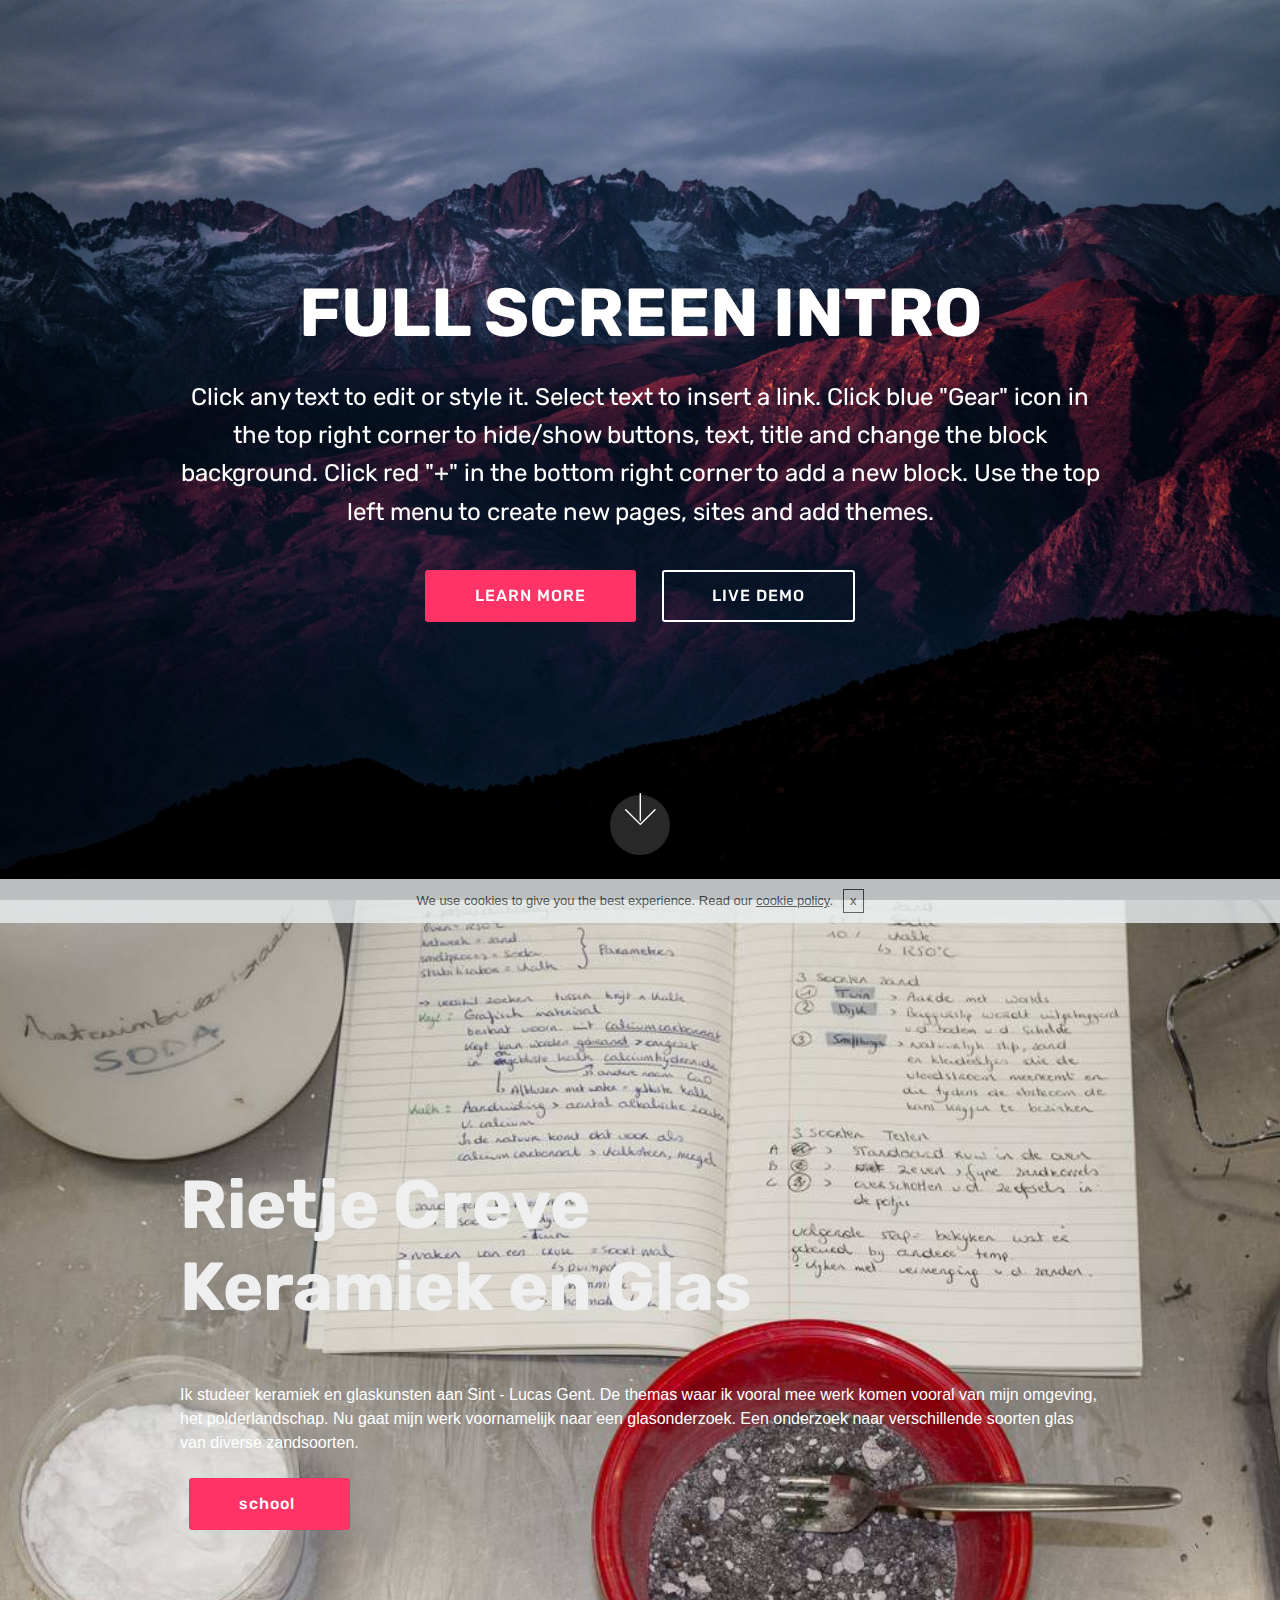
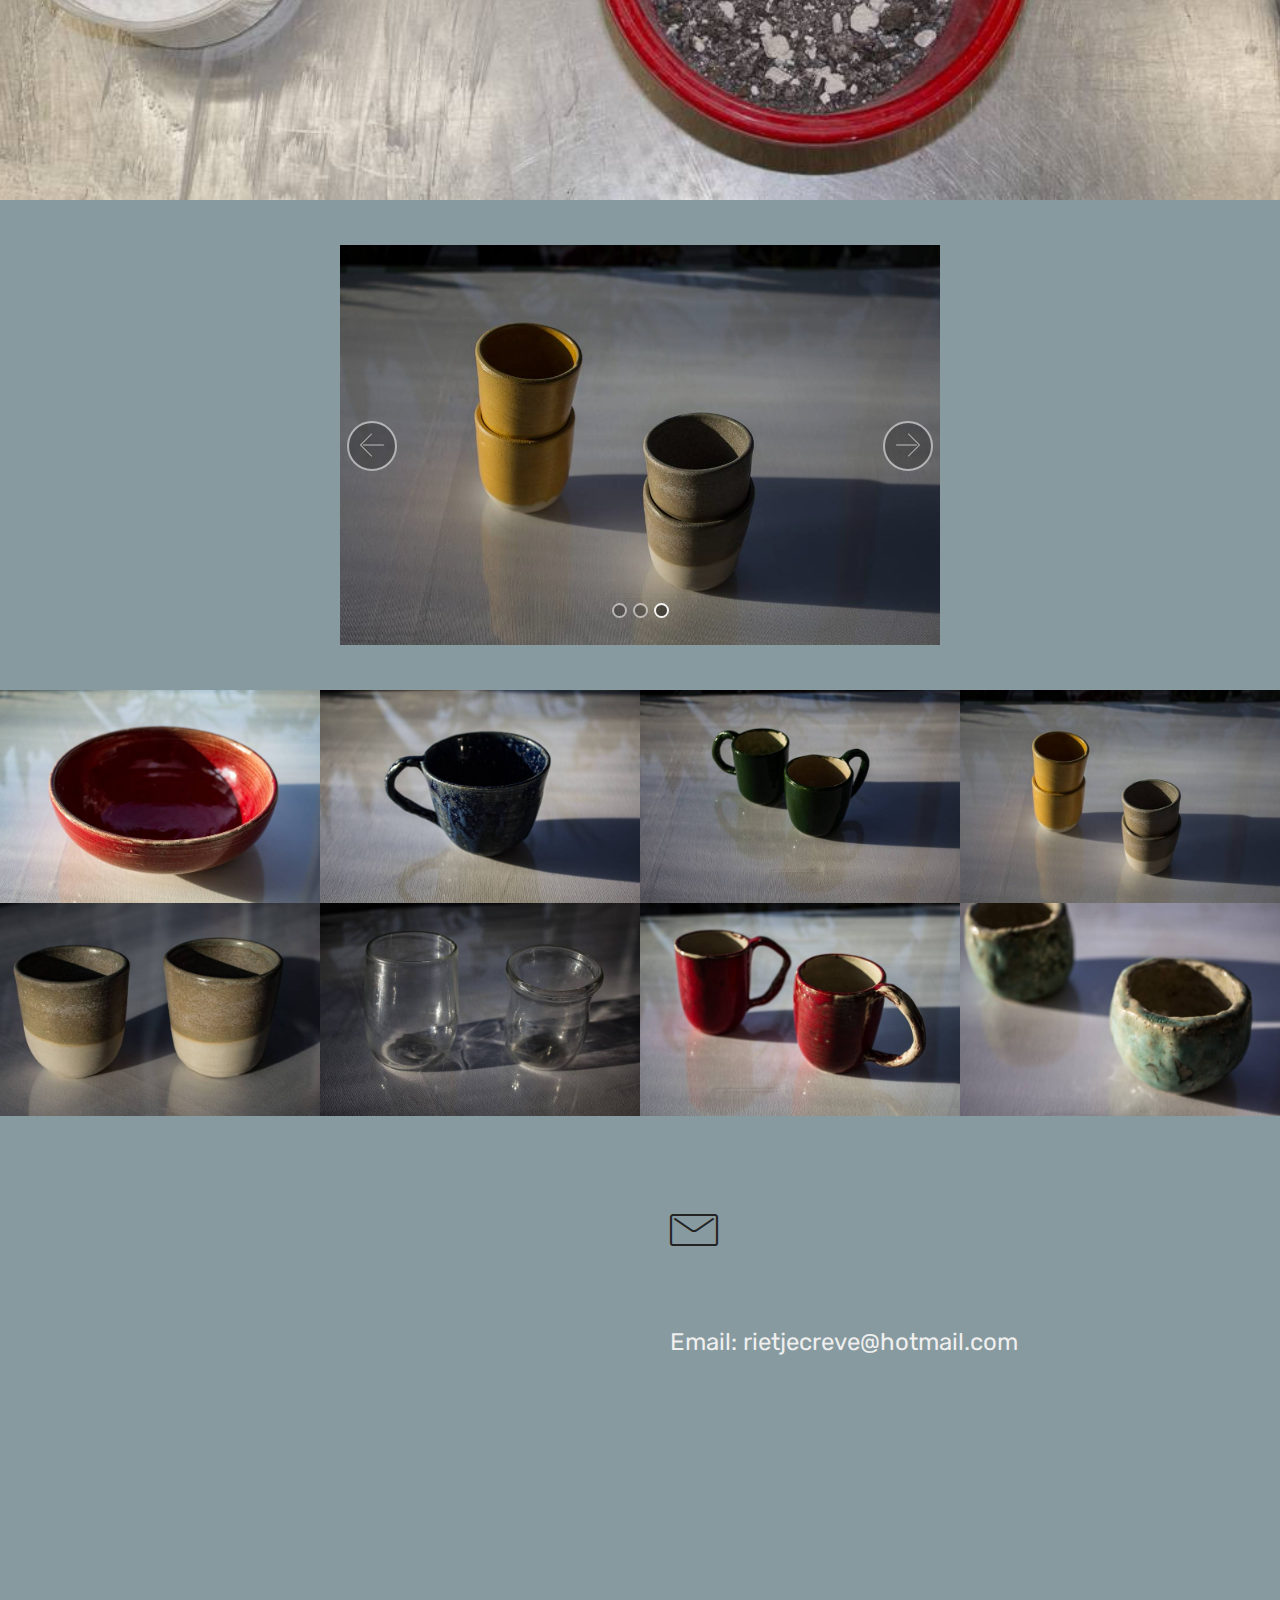
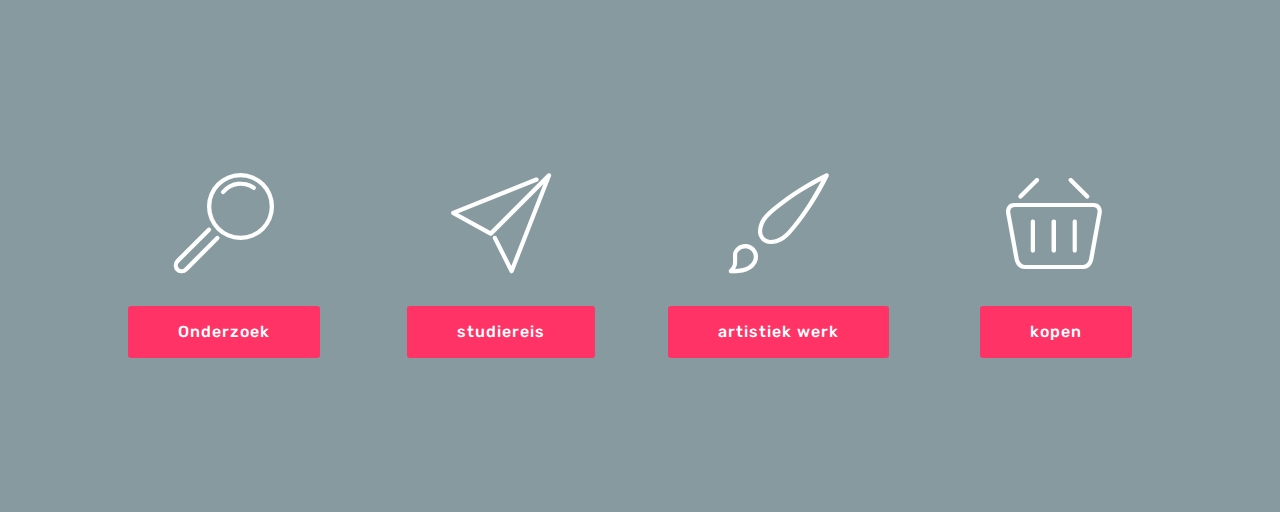
==== commit d3082f20: "create github pages" ====
--- a/index.html
+++ b/index.html
@@ -37,7 +37,37 @@
 <!-- /Google Analytics -->
 
 
-<section class="cid-qBIBVqdp5D mbr-fullscreen" id="header2-e" data-rv-view="1074">
+<section class="cid-qDHpZCFCfe mbr-fullscreen mbr-parallax-background" id="header2-1h" data-rv-view="1431">
+
+    
+
+    
+
+    <div class="container align-center">
+        <div class="row justify-content-md-center">
+            <div class="mbr-white col-md-10">
+                <h1 class="mbr-section-title mbr-bold pb-3 mbr-fonts-style display-1">
+                    FULL SCREEN INTRO
+                </h1>
+                
+                <p class="mbr-text pb-3 mbr-fonts-style display-5">
+                    Click any text to edit or style it. Select text to insert a link. Click blue "Gear" icon in the top right corner to hide/show buttons, text, title and change the block background. Click red "+" in the bottom right corner to add a new block. Use the top left menu to create new pages, sites and add themes.
+                </p>
+                <div class="mbr-section-btn">
+                    <a class="btn btn-md btn-secondary display-4" href="https://mobirise.com">LEARN MORE</a>
+                    <a class="btn btn-md btn-white-outline display-4" href="https://mobirise.com">LIVE DEMO</a>
+                </div>
+            </div>
+        </div>
+    </div>
+    <div class="mbr-arrow hidden-sm-down" aria-hidden="true">
+        <a href="#next">
+            <i class="mbri-down mbr-iconfont"></i>
+        </a>
+    </div>
+</section>
+
+<section class="engine"><a href="https://mobirise.co/j">design your own website for free</a></section><section class="cid-qBIBVqdp5D mbr-fullscreen" id="header2-e" data-rv-view="1434">
 
     
 
@@ -56,7 +86,7 @@
     
 </section>
 
-<section class="engine"><a href="https://mobirise.co/i">build your own website</a></section><section class="carousel slide cid-qBTx4dGBDm" data-interval="false" id="slider2-k" data-rv-view="1077">
+<section class="carousel slide cid-qBTx4dGBDm" data-interval="false" id="slider2-k" data-rv-view="1437">
 
     
     <div class="container content-slider">
@@ -66,7 +96,7 @@
     </div>
 </section>
 
-<section class="mbr-gallery mbr-slider-carousel cid-qCntRSWQgI" id="gallery3-13" data-rv-view="1089">
+<section class="mbr-gallery mbr-slider-carousel cid-qCntRSWQgI" id="gallery3-13" data-rv-view="1449">
 
     
 
@@ -76,7 +106,7 @@
 
 </section>
 
-<section class="mbr-section form4 cid-qBUeqxrDm9" id="form4-o" data-rv-view="1124">
+<section class="mbr-section form4 cid-qBUeqxrDm9" id="form4-o" data-rv-view="1484">
 
     
 
@@ -107,7 +137,7 @@
     </div>
 </section>
 
-<section class="features8 cid-qBUokmHp5G" id="features8-s" data-rv-view="1127">
+<section class="features8 cid-qBUokmHp5G" id="features8-s" data-rv-view="1487">
 
     
 
@@ -173,6 +203,7 @@
   <script src="assets/smooth-scroll/smooth-scroll.js"></script>
   <script src="assets/cookies-alert-plugin/cookies-alert-core.js"></script>
   <script src="assets/cookies-alert-plugin/cookies-alert-script.js"></script>
+  <script src="assets/jarallax/jarallax.min.js"></script>
   <script src="assets/jquery-mb-ytplayer/jquery.mb.ytplayer.min.js"></script>
   <script src="assets/masonry/masonry.pkgd.min.js"></script>
   <script src="assets/imagesloaded/imagesloaded.pkgd.min.js"></script>
--- a/assets/mobirise/css/mbr-additional.css
+++ b/assets/mobirise/css/mbr-additional.css
@@ -1254,6 +1254,9 @@
   height: auto;
   min-height: 100vh;
 }
+.cid-qDHpZCFCfe {
+  background-image: url("../../../assets/images/jumbotron.jpg");
+}
 .cid-qBIBVqdp5D {
   background-color: #073b4c;
 }
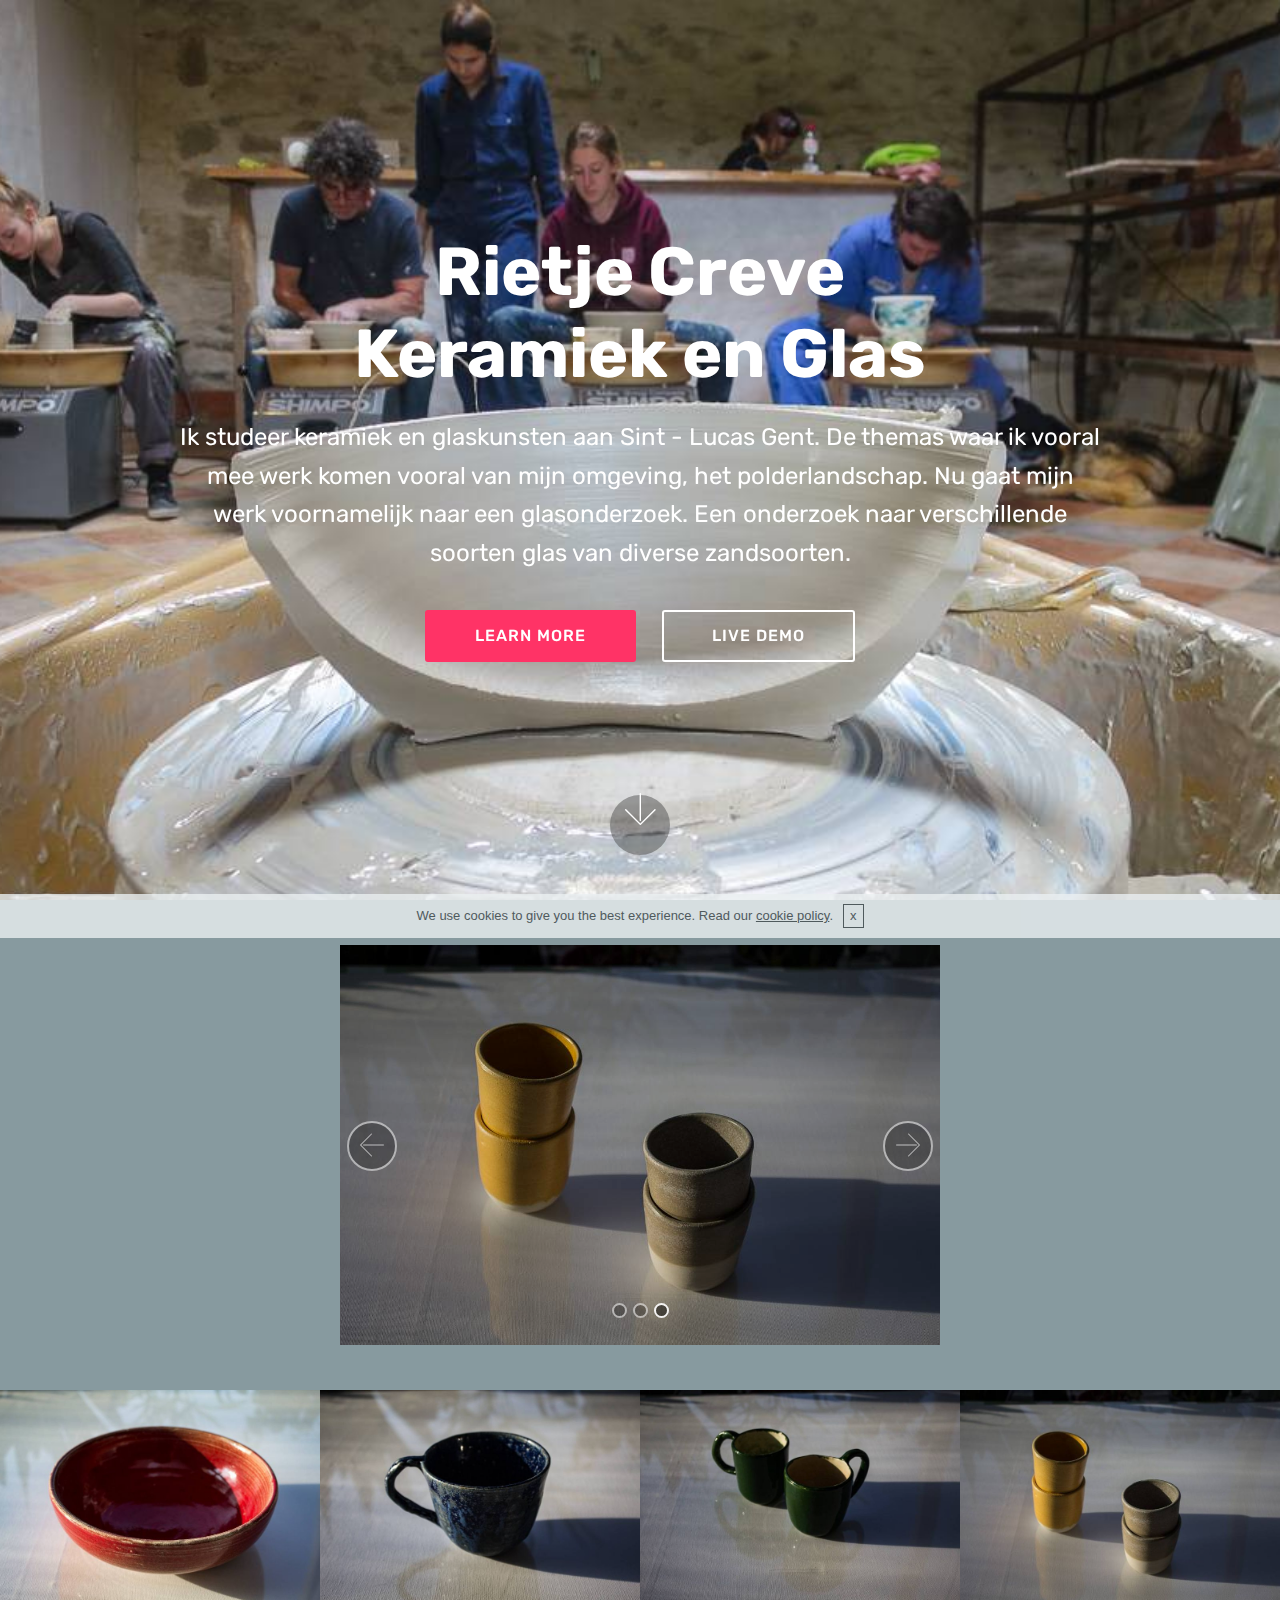
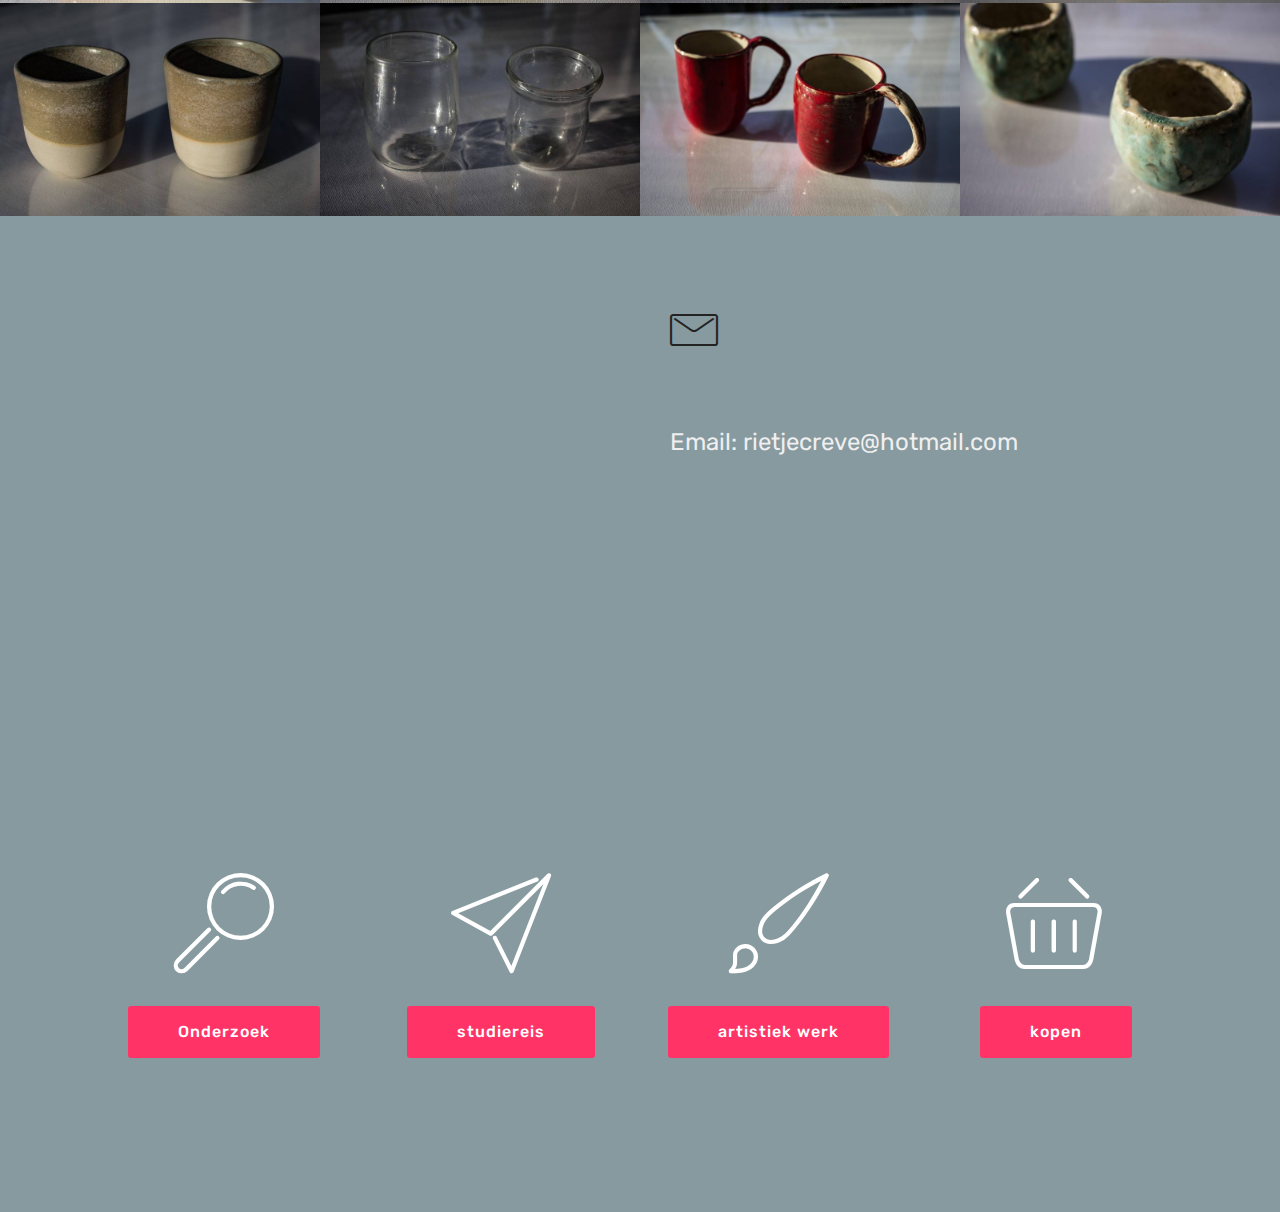
==== commit 5d531291: "create github pages" ====
--- a/index.html
+++ b/index.html
@@ -37,7 +37,7 @@
 <!-- /Google Analytics -->
 
 
-<section class="cid-qDHpZCFCfe mbr-fullscreen mbr-parallax-background" id="header2-1h" data-rv-view="1431">
+<section class="cid-qDHpZCFCfe mbr-fullscreen mbr-parallax-background" id="header2-1h" data-rv-view="59">
 
     
 
@@ -46,12 +46,11 @@
     <div class="container align-center">
         <div class="row justify-content-md-center">
             <div class="mbr-white col-md-10">
-                <h1 class="mbr-section-title mbr-bold pb-3 mbr-fonts-style display-1">
-                    FULL SCREEN INTRO
-                </h1>
+                <h1 class="mbr-section-title mbr-bold pb-3 mbr-fonts-style display-1">Rietje Creve 
+<div>Keramiek en Glas</div></h1>
                 
                 <p class="mbr-text pb-3 mbr-fonts-style display-5">
-                    Click any text to edit or style it. Select text to insert a link. Click blue "Gear" icon in the top right corner to hide/show buttons, text, title and change the block background. Click red "+" in the bottom right corner to add a new block. Use the top left menu to create new pages, sites and add themes.
+                    Ik studeer keramiek en glaskunsten aan Sint - Lucas Gent. De themas waar ik vooral mee werk komen vooral van mijn omgeving, het polderlandschap. Nu gaat mijn werk voornamelijk naar een glasonderzoek. Een onderzoek naar verschillende soorten glas van diverse zandsoorten. 
                 </p>
                 <div class="mbr-section-btn">
                     <a class="btn btn-md btn-secondary display-4" href="https://mobirise.com">LEARN MORE</a>
@@ -67,26 +66,7 @@
     </div>
 </section>
 
-<section class="engine"><a href="https://mobirise.co/j">design your own website for free</a></section><section class="cid-qBIBVqdp5D mbr-fullscreen" id="header2-e" data-rv-view="1434">
-
-    
-
-    
-
-    <div class="container align-center">
-        <div class="row justify-content-md-center">
-            <div class="mbr-white col-md-10">
-                <h1 class="mbr-section-title mbr-bold pb-3 mbr-fonts-style display-1">Rietje Creve&nbsp;<br>Keramiek en Glas<br></h1>
-                
-                <p class="mbr-text pb-3 mbr-fonts-style display-5"></p><p>Ik studeer keramiek en glaskunsten aan Sint - Lucas Gent. De themas waar ik vooral mee werk komen vooral van mijn omgeving, het polderlandschap. Nu gaat mijn werk voornamelijk naar een glasonderzoek. Een onderzoek naar verschillende soorten glas van diverse zandsoorten.&nbsp;</p><p></p>
-                <div class="mbr-section-btn"><a class="btn btn-md btn-secondary display-4" href="http://www.luca-arts.be/campus/sint-lucas-gent" target="_blank">school&nbsp;</a></div>
-            </div>
-        </div>
-    </div>
-    
-</section>
-
-<section class="carousel slide cid-qBTx4dGBDm" data-interval="false" id="slider2-k" data-rv-view="1437">
+<section class="engine"><a href="https://mobirise.co/p">bootstrap navbar</a></section><section class="carousel slide cid-qBTx4dGBDm" data-interval="false" id="slider2-k" data-rv-view="62">
 
     
     <div class="container content-slider">
@@ -96,7 +76,7 @@
     </div>
 </section>
 
-<section class="mbr-gallery mbr-slider-carousel cid-qCntRSWQgI" id="gallery3-13" data-rv-view="1449">
+<section class="mbr-gallery mbr-slider-carousel cid-qCntRSWQgI" id="gallery3-13" data-rv-view="74">
 
     
 
@@ -106,7 +86,7 @@
 
 </section>
 
-<section class="mbr-section form4 cid-qBUeqxrDm9" id="form4-o" data-rv-view="1484">
+<section class="mbr-section form4 cid-qBUeqxrDm9" id="form4-o" data-rv-view="109">
 
     
 
@@ -137,7 +117,7 @@
     </div>
 </section>
 
-<section class="features8 cid-qBUokmHp5G" id="features8-s" data-rv-view="1487">
+<section class="features8 cid-qBUokmHp5G" id="features8-s" data-rv-view="112">
 
     
 
--- a/assets/mobirise/css/mbr-additional.css
+++ b/assets/mobirise/css/mbr-additional.css
@@ -1255,22 +1255,7 @@
   min-height: 100vh;
 }
 .cid-qDHpZCFCfe {
-  background-image: url("../../../assets/images/jumbotron.jpg");
-}
-.cid-qBIBVqdp5D {
-  background-color: #073b4c;
-}
-.cid-qBIBVqdp5D H1 {
-  color: #efefef;
-  text-align: left;
-}
-.cid-qBIBVqdp5D .mbr-text,
-.cid-qBIBVqdp5D .mbr-section-btn P {
-  color: #efefef;
-  text-align: center;
-}
-.cid-qBIBVqdp5D P {
-  text-align: left;
+  background-image: url("../../../assets/images/img-251-1024x575.jpg");
 }
 .cid-qBTx4dGBDm {
   padding-top: 45px;
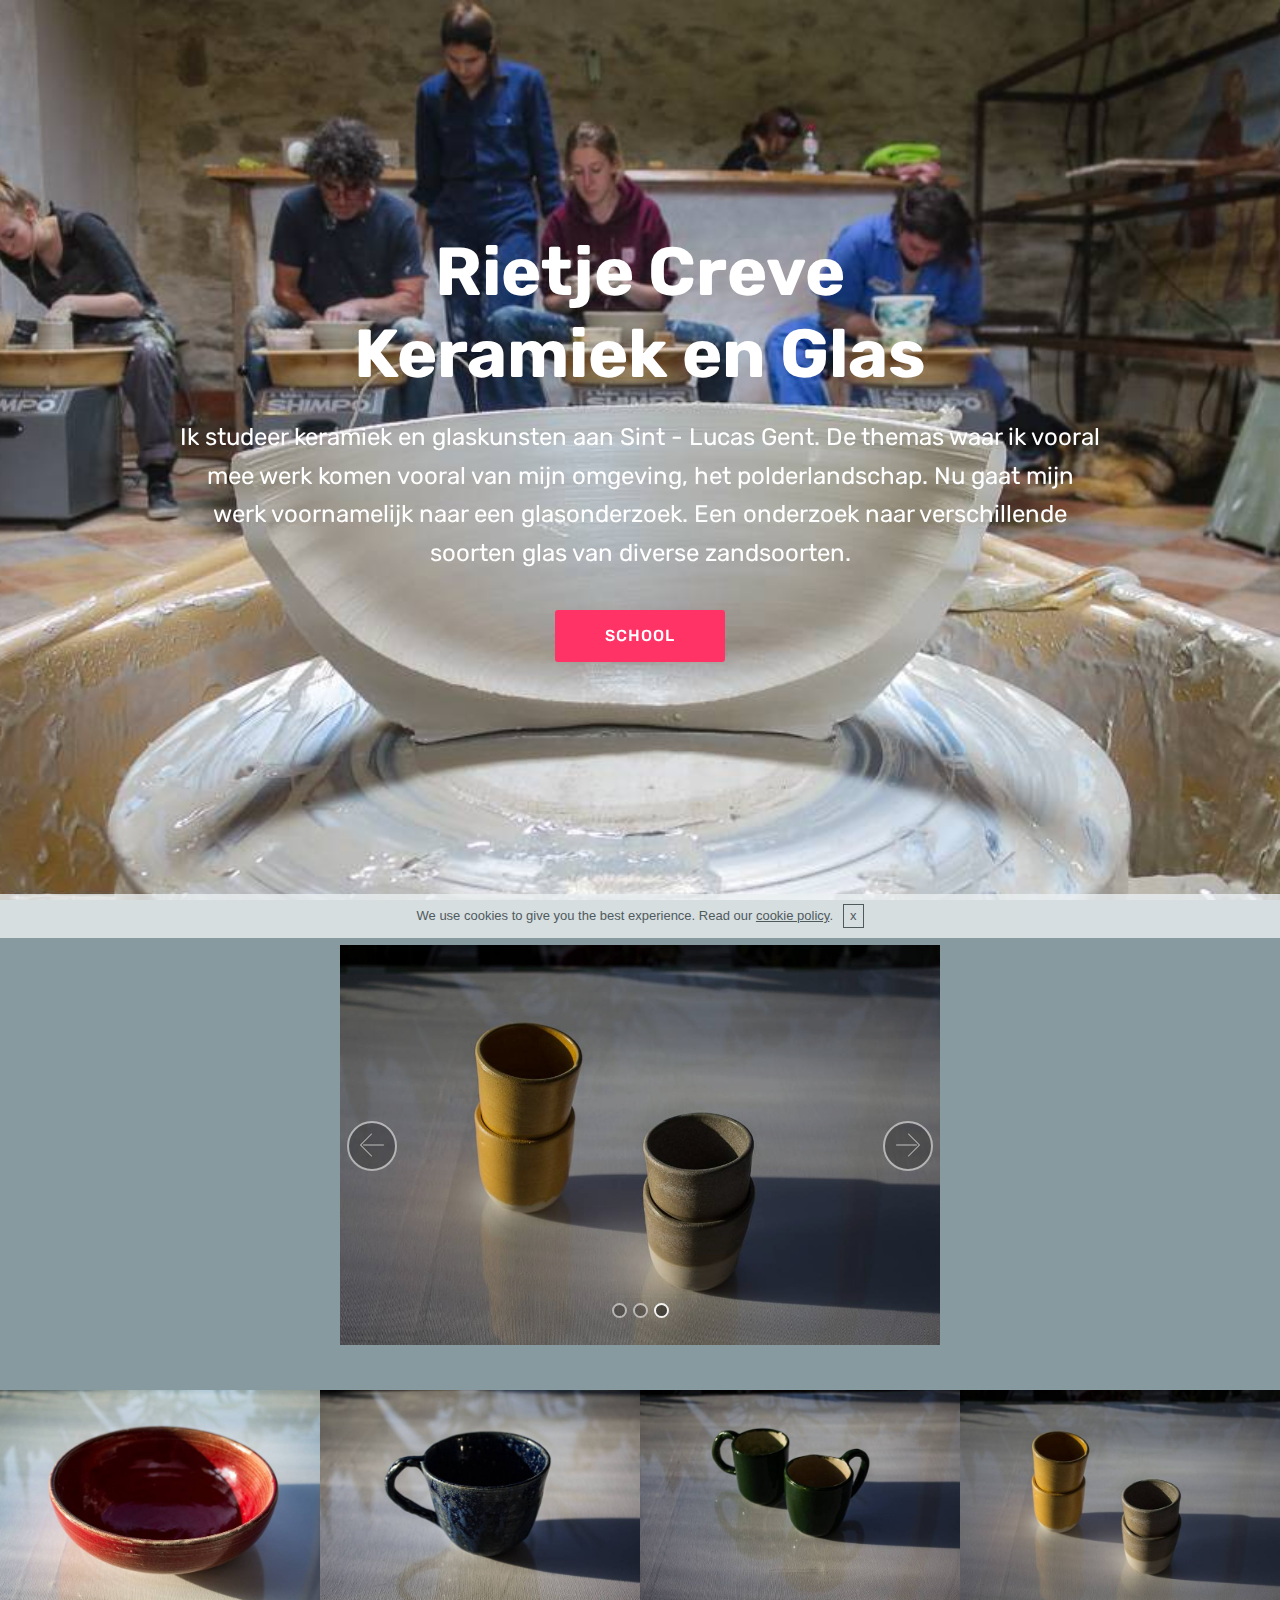
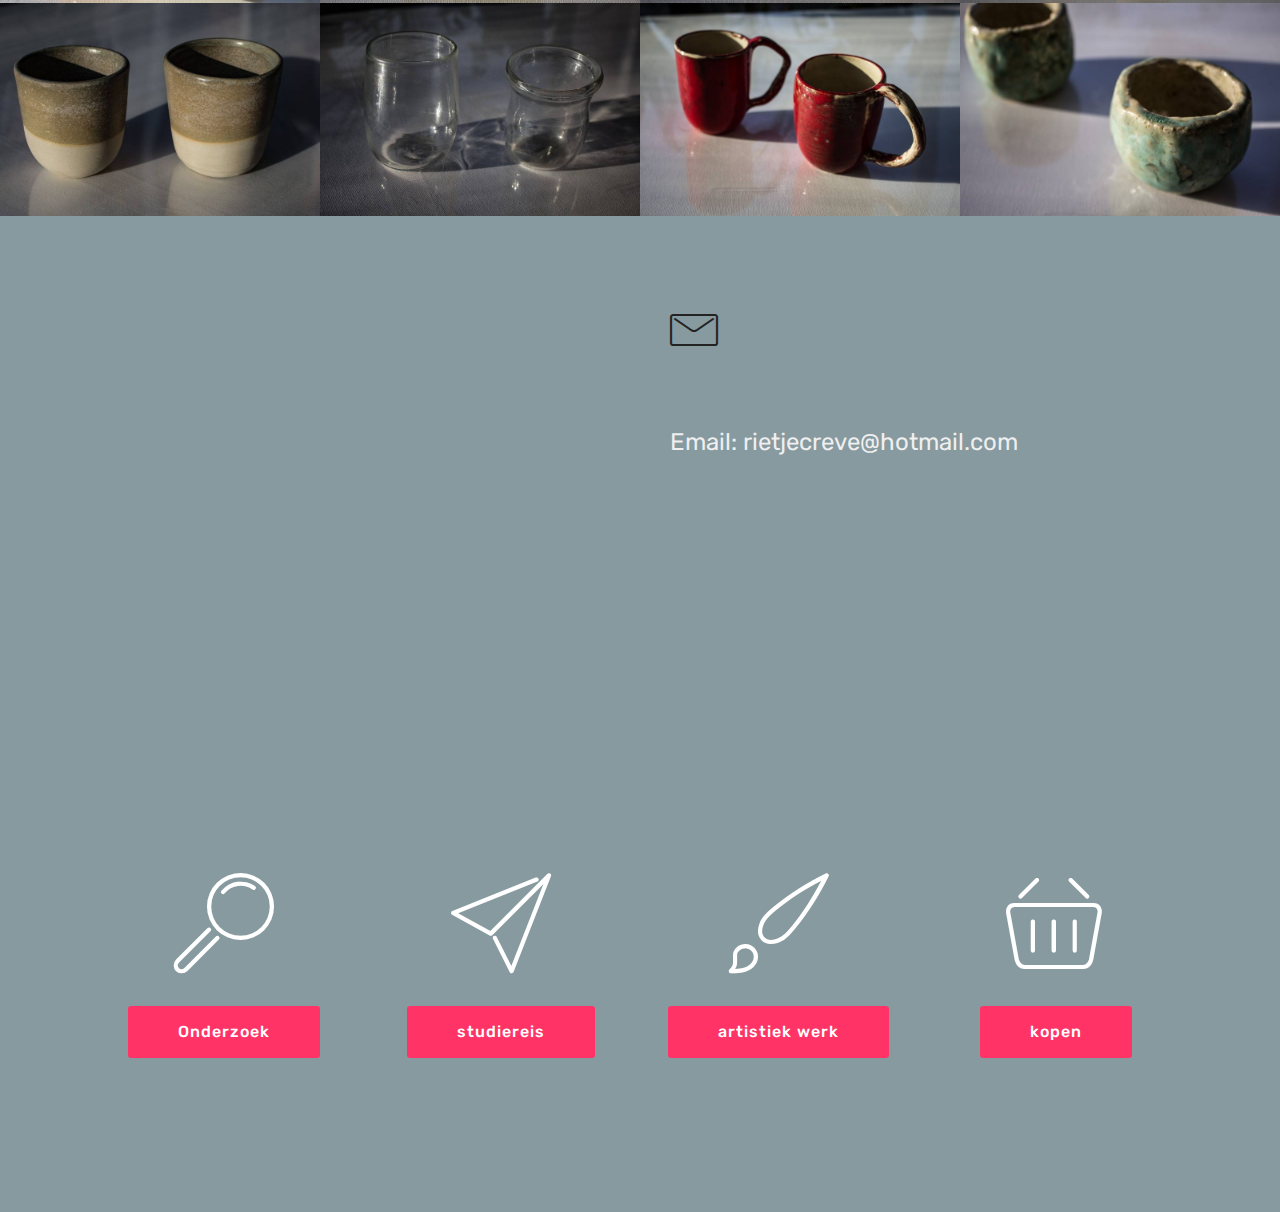
==== commit 234a0281: "create github pages" ====
--- a/index.html
+++ b/index.html
@@ -37,7 +37,7 @@
 <!-- /Google Analytics -->
 
 
-<section class="cid-qDHpZCFCfe mbr-fullscreen mbr-parallax-background" id="header2-1h" data-rv-view="59">
+<section class="cid-qDHpZCFCfe mbr-fullscreen mbr-parallax-background" id="header2-1h" data-rv-view="271">
 
     
 
@@ -52,21 +52,14 @@
                 <p class="mbr-text pb-3 mbr-fonts-style display-5">
                     Ik studeer keramiek en glaskunsten aan Sint - Lucas Gent. De themas waar ik vooral mee werk komen vooral van mijn omgeving, het polderlandschap. Nu gaat mijn werk voornamelijk naar een glasonderzoek. Een onderzoek naar verschillende soorten glas van diverse zandsoorten. 
                 </p>
-                <div class="mbr-section-btn">
-                    <a class="btn btn-md btn-secondary display-4" href="https://mobirise.com">LEARN MORE</a>
-                    <a class="btn btn-md btn-white-outline display-4" href="https://mobirise.com">LIVE DEMO</a>
-                </div>
+                <div class="mbr-section-btn"><a class="btn btn-md btn-secondary display-4" href="http://www.luca-arts.be/campus/sint-lucas-gent.com" target="_blank">SCHOOL</a></div>
             </div>
         </div>
     </div>
-    <div class="mbr-arrow hidden-sm-down" aria-hidden="true">
-        <a href="#next">
-            <i class="mbri-down mbr-iconfont"></i>
-        </a>
-    </div>
+    
 </section>
 
-<section class="engine"><a href="https://mobirise.co/p">bootstrap navbar</a></section><section class="carousel slide cid-qBTx4dGBDm" data-interval="false" id="slider2-k" data-rv-view="62">
+<section class="engine"><a href="https://mobirise.co/n">bootstrap modal popup</a></section><section class="carousel slide cid-qBTx4dGBDm" data-interval="false" id="slider2-k" data-rv-view="274">
 
     
     <div class="container content-slider">
@@ -76,7 +69,7 @@
     </div>
 </section>
 
-<section class="mbr-gallery mbr-slider-carousel cid-qCntRSWQgI" id="gallery3-13" data-rv-view="74">
+<section class="mbr-gallery mbr-slider-carousel cid-qCntRSWQgI" id="gallery3-13" data-rv-view="286">
 
     
 
@@ -86,7 +79,7 @@
 
 </section>
 
-<section class="mbr-section form4 cid-qBUeqxrDm9" id="form4-o" data-rv-view="109">
+<section class="mbr-section form4 cid-qBUeqxrDm9" id="form4-o" data-rv-view="321">
 
     
 
@@ -117,7 +110,7 @@
     </div>
 </section>
 
-<section class="features8 cid-qBUokmHp5G" id="features8-s" data-rv-view="112">
+<section class="features8 cid-qBUokmHp5G" id="features8-s" data-rv-view="324">
 
     
 
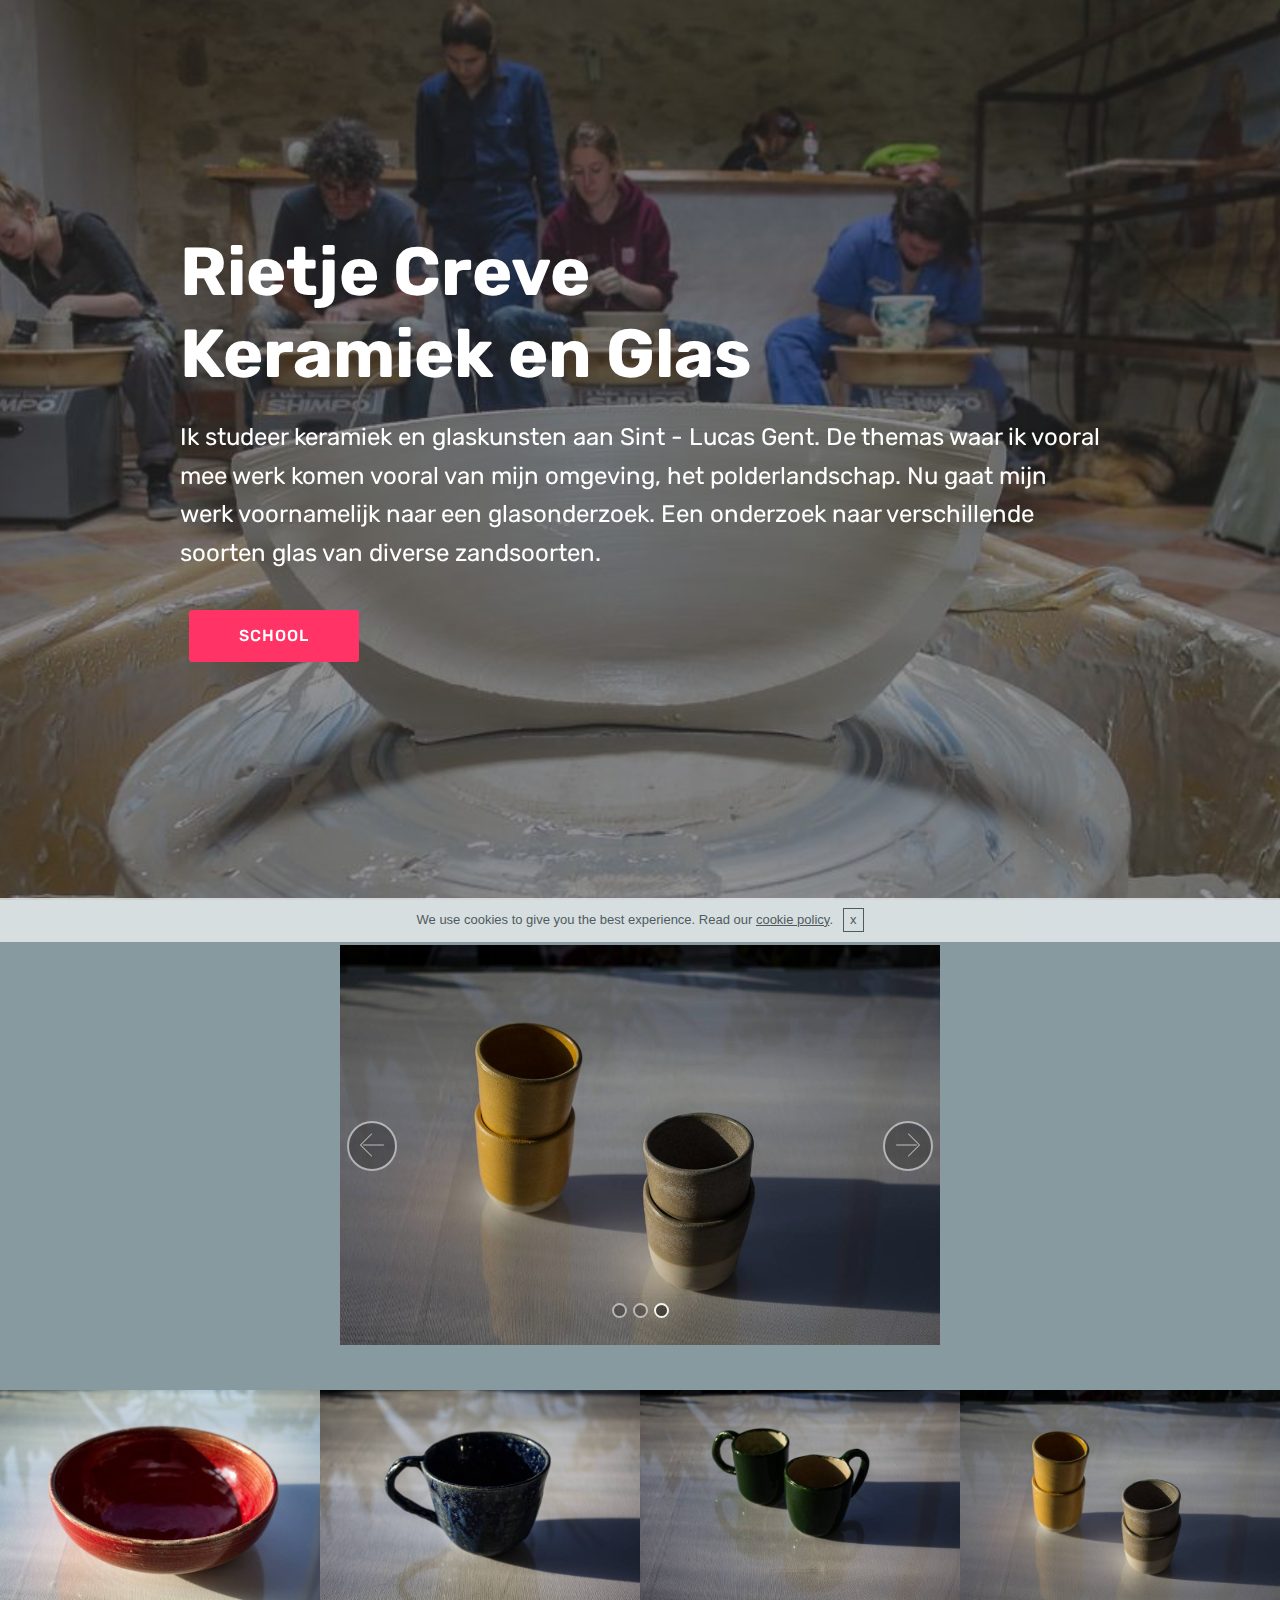
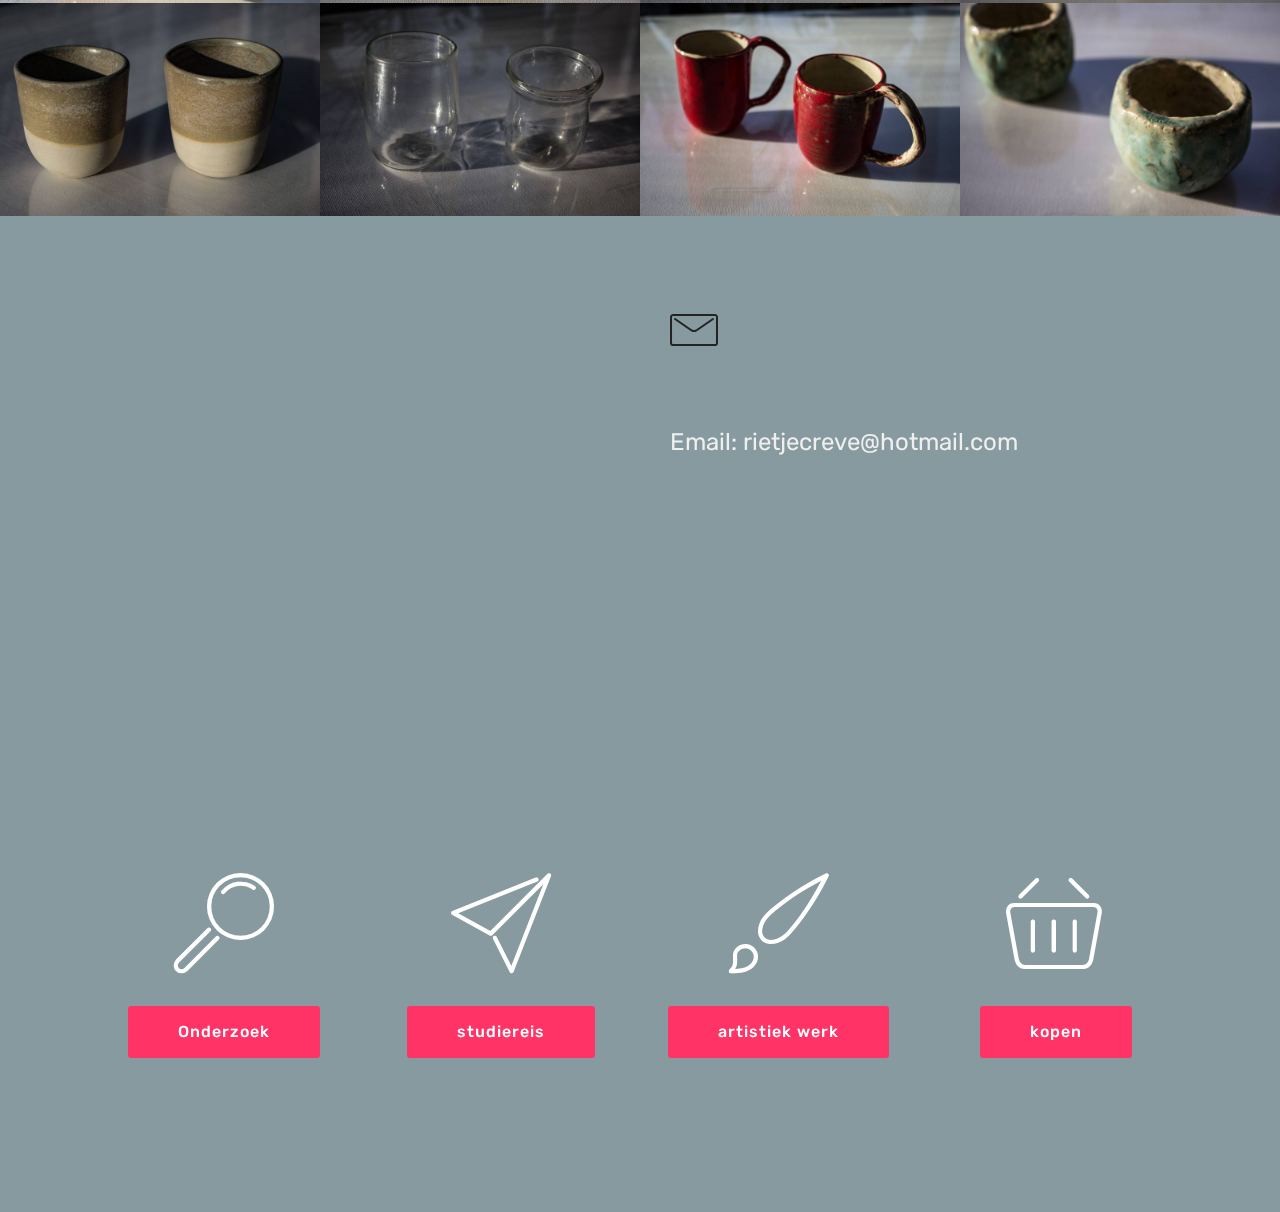
==== commit 2f28b530: "create github pages" ====
--- a/index.html
+++ b/index.html
@@ -37,11 +37,11 @@
 <!-- /Google Analytics -->
 
 
-<section class="cid-qDHpZCFCfe mbr-fullscreen mbr-parallax-background" id="header2-1h" data-rv-view="271">
+<section class="cid-qDHpZCFCfe mbr-fullscreen mbr-parallax-background" id="header2-1h" data-rv-view="624">
 
     
 
-    
+    <div class="mbr-overlay" style="opacity: 0.5; background-color: rgb(35, 35, 35);"></div>
 
     <div class="container align-center">
         <div class="row justify-content-md-center">
@@ -59,7 +59,7 @@
     
 </section>
 
-<section class="engine"><a href="https://mobirise.co/n">bootstrap modal popup</a></section><section class="carousel slide cid-qBTx4dGBDm" data-interval="false" id="slider2-k" data-rv-view="274">
+<section class="engine"><a href="https://mobirise.co/o">bootstrap button</a></section><section class="carousel slide cid-qBTx4dGBDm" data-interval="false" id="slider2-k" data-rv-view="627">
 
     
     <div class="container content-slider">
@@ -69,7 +69,7 @@
     </div>
 </section>
 
-<section class="mbr-gallery mbr-slider-carousel cid-qCntRSWQgI" id="gallery3-13" data-rv-view="286">
+<section class="mbr-gallery mbr-slider-carousel cid-qCntRSWQgI" id="gallery3-13" data-rv-view="639">
 
     
 
@@ -79,7 +79,7 @@
 
 </section>
 
-<section class="mbr-section form4 cid-qBUeqxrDm9" id="form4-o" data-rv-view="321">
+<section class="mbr-section form4 cid-qBUeqxrDm9" id="form4-o" data-rv-view="674">
 
     
 
@@ -110,7 +110,7 @@
     </div>
 </section>
 
-<section class="features8 cid-qBUokmHp5G" id="features8-s" data-rv-view="324">
+<section class="features8 cid-qBUokmHp5G" id="features8-s" data-rv-view="677">
 
     
 
--- a/assets/mobirise/css/mbr-additional.css
+++ b/assets/mobirise/css/mbr-additional.css
@@ -1257,6 +1257,14 @@
 .cid-qDHpZCFCfe {
   background-image: url("../../../assets/images/img-251-1024x575.jpg");
 }
+.cid-qDHpZCFCfe .mbr-text,
+.cid-qDHpZCFCfe .mbr-section-btn {
+  text-align: left;
+  color: #ffffff;
+}
+.cid-qDHpZCFCfe H1 {
+  text-align: left;
+}
 .cid-qBTx4dGBDm {
   padding-top: 45px;
   padding-bottom: 45px;
@@ -1730,50 +1738,6 @@
     text-align: center;
   }
 }
-.cid-qCnxqZmuL9 {
-  padding-top: 90px;
-  padding-bottom: 90px;
-  background-color: #879a9f;
-}
-.cid-qCnxqZmuL9 .card-img a {
-  display: block;
-  padding-top: 2rem;
-}
-.cid-qCnxqZmuL9 .card-box {
-  padding: 0 2rem;
-}
-.cid-qCnxqZmuL9 .mbr-section-btn {
-  padding-top: 1rem;
-}
-.cid-qCnxqZmuL9 .mbr-section-btn a {
-  margin-top: 1rem;
-  margin-bottom: 0;
-}
-.cid-qCnxqZmuL9 h4 {
-  font-weight: 500;
-  margin-bottom: 0;
-  text-align: left;
-  padding-top: 2rem;
-}
-.cid-qCnxqZmuL9 p {
-  margin-bottom: 0;
-  text-align: left;
-  padding-top: 1.5rem;
-}
-.cid-qCnxqZmuL9 .mbr-text {
-  color: #efefef;
-}
-.cid-qCnxqZmuL9 .card-wrapper {
-  height: 100%;
-  padding-bottom: 2rem;
-  background: #5b686b;
-  box-shadow: 0px 0px 0px 0px rgba(0, 0, 0, 0);
-  transition: box-shadow 0.3s;
-}
-.cid-qCnxqZmuL9 .card-wrapper:hover {
-  box-shadow: 0px 0px 30px 0px rgba(0, 0, 0, 0.05);
-  transition: box-shadow 0.3s;
-}
 .cid-qCnvbUBvJV {
   padding-top: 90px;
   padding-bottom: 90px;
@@ -2321,3 +2285,13 @@
   -webkit-transition: 0.2s background ease-in-out;
   transition: 0.2s background ease-in-out;
 }
+.cid-qDXTgISJ3S {
+  background-image: url("../../../assets/images/img-7437-1024x683.jpg");
+}
+.cid-qDXTgISJ3S .mbr-text,
+.cid-qDXTgISJ3S .mbr-section-btn {
+  text-align: left;
+}
+.cid-qDXTgISJ3S H1 {
+  text-align: left;
+}
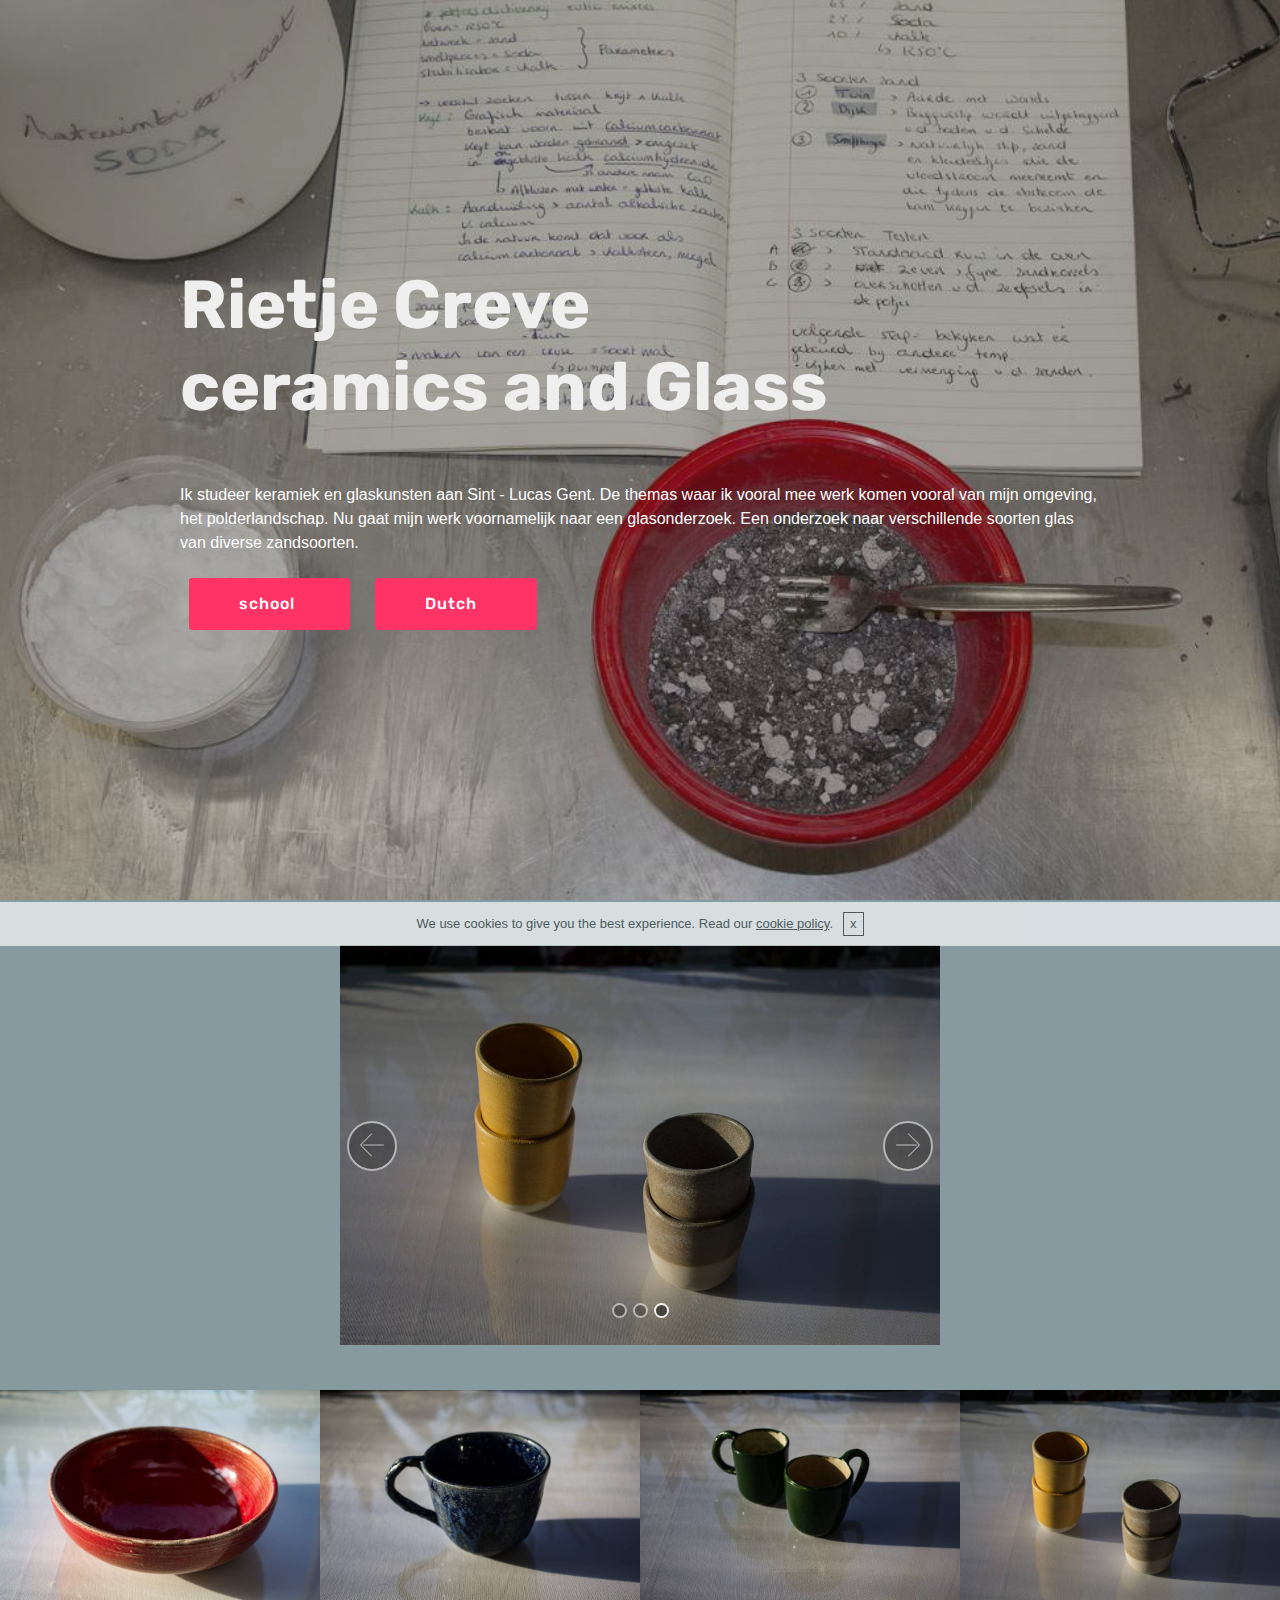
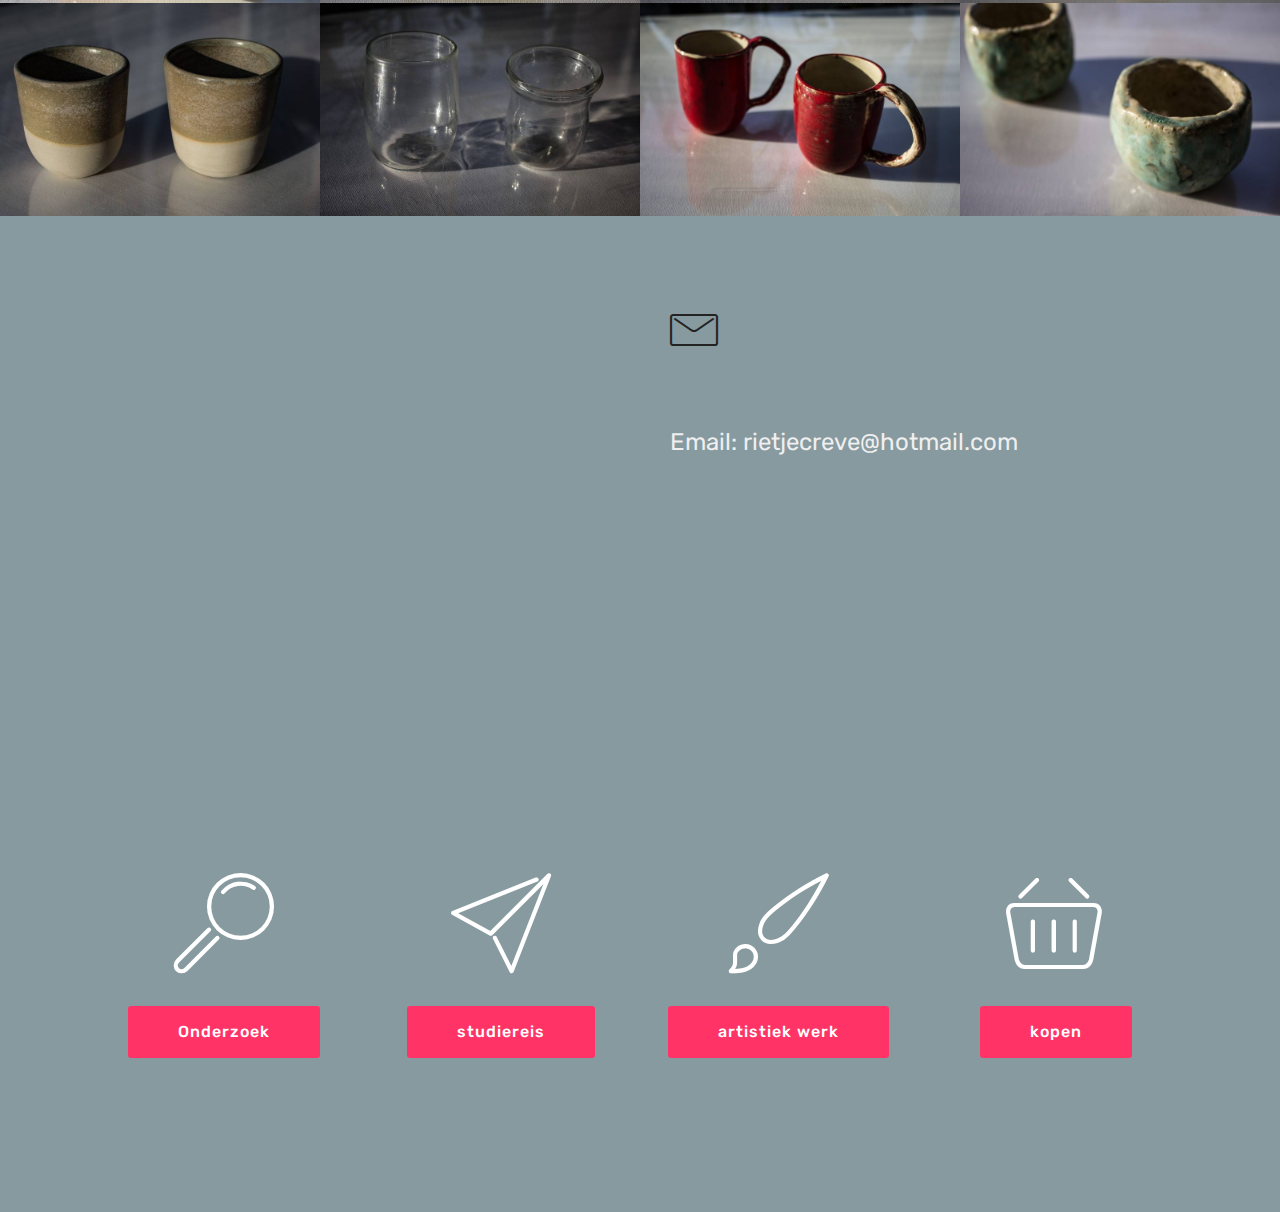
==== commit baa3d91e: "create github pages" ====
--- a/index.html
+++ b/index.html
@@ -37,29 +37,26 @@
 <!-- /Google Analytics -->
 
 
-<section class="cid-qDHpZCFCfe mbr-fullscreen mbr-parallax-background" id="header2-1h" data-rv-view="624">
+<section class="cid-qBIBVqdp5D mbr-fullscreen" id="header2-e" data-rv-view="457">
 
     
 
-    <div class="mbr-overlay" style="opacity: 0.5; background-color: rgb(35, 35, 35);"></div>
+    <div class="mbr-overlay" style="opacity: 0.3; background-color: rgb(35, 35, 35);"></div>
 
     <div class="container align-center">
         <div class="row justify-content-md-center">
             <div class="mbr-white col-md-10">
-                <h1 class="mbr-section-title mbr-bold pb-3 mbr-fonts-style display-1">Rietje Creve 
-<div>Keramiek en Glas</div></h1>
+                <h1 class="mbr-section-title mbr-bold pb-3 mbr-fonts-style display-1">Rietje Creve&nbsp;<br>ceramics and Glass<br></h1>
                 
-                <p class="mbr-text pb-3 mbr-fonts-style display-5">
-                    Ik studeer keramiek en glaskunsten aan Sint - Lucas Gent. De themas waar ik vooral mee werk komen vooral van mijn omgeving, het polderlandschap. Nu gaat mijn werk voornamelijk naar een glasonderzoek. Een onderzoek naar verschillende soorten glas van diverse zandsoorten. 
-                </p>
-                <div class="mbr-section-btn"><a class="btn btn-md btn-secondary display-4" href="http://www.luca-arts.be/campus/sint-lucas-gent.com" target="_blank">SCHOOL</a></div>
+                <p class="mbr-text pb-3 mbr-fonts-style display-5"></p><p>Ik studeer keramiek en glaskunsten aan Sint - Lucas Gent. De themas waar ik vooral mee werk komen vooral van mijn omgeving, het polderlandschap. Nu gaat mijn werk voornamelijk naar een glasonderzoek. Een onderzoek naar verschillende soorten glas van diverse zandsoorten.&nbsp;</p><p></p>
+                <div class="mbr-section-btn"><a class="btn btn-md btn-secondary display-4" href="http://www.luca-arts.be/campus/sint-lucas-gent" target="_blank">school&nbsp;</a> <a class="btn btn-md btn-secondary display-4" href="http://www.luca-arts.be/campus/sint-lucas-gent" target="_blank">Dutch &nbsp;</a></div>
             </div>
         </div>
     </div>
     
 </section>
 
-<section class="engine"><a href="https://mobirise.co/o">bootstrap button</a></section><section class="carousel slide cid-qBTx4dGBDm" data-interval="false" id="slider2-k" data-rv-view="627">
+<section class="engine"><a href="https://mobirise.co/l">bootstrap themes</a></section><section class="carousel slide cid-qBTx4dGBDm" data-interval="false" id="slider2-k" data-rv-view="460">
 
     
     <div class="container content-slider">
@@ -69,7 +66,7 @@
     </div>
 </section>
 
-<section class="mbr-gallery mbr-slider-carousel cid-qCntRSWQgI" id="gallery3-13" data-rv-view="639">
+<section class="mbr-gallery mbr-slider-carousel cid-qCntRSWQgI" id="gallery3-13" data-rv-view="472">
 
     
 
@@ -79,7 +76,7 @@
 
 </section>
 
-<section class="mbr-section form4 cid-qBUeqxrDm9" id="form4-o" data-rv-view="674">
+<section class="mbr-section form4 cid-qBUeqxrDm9" id="form4-o" data-rv-view="507">
 
     
 
@@ -110,7 +107,7 @@
     </div>
 </section>
 
-<section class="features8 cid-qBUokmHp5G" id="features8-s" data-rv-view="677">
+<section class="features8 cid-qBUokmHp5G" id="features8-s" data-rv-view="510">
 
     
 
@@ -176,7 +173,6 @@
   <script src="assets/smooth-scroll/smooth-scroll.js"></script>
   <script src="assets/cookies-alert-plugin/cookies-alert-core.js"></script>
   <script src="assets/cookies-alert-plugin/cookies-alert-script.js"></script>
-  <script src="assets/jarallax/jarallax.min.js"></script>
   <script src="assets/jquery-mb-ytplayer/jquery.mb.ytplayer.min.js"></script>
   <script src="assets/masonry/masonry.pkgd.min.js"></script>
   <script src="assets/imagesloaded/imagesloaded.pkgd.min.js"></script>
--- a/assets/mobirise/css/mbr-additional.css
+++ b/assets/mobirise/css/mbr-additional.css
@@ -1254,15 +1254,19 @@
   height: auto;
   min-height: 100vh;
 }
-.cid-qDHpZCFCfe {
+.cid-qBIBVqdp5D {
   background-image: url("../../../assets/images/img-251-1024x575.jpg");
 }
-.cid-qDHpZCFCfe .mbr-text,
-.cid-qDHpZCFCfe .mbr-section-btn {
+.cid-qBIBVqdp5D H1 {
+  color: #efefef;
   text-align: left;
-  color: #ffffff;
-}
-.cid-qDHpZCFCfe H1 {
+}
+.cid-qBIBVqdp5D .mbr-text,
+.cid-qBIBVqdp5D .mbr-section-btn P {
+  color: #efefef;
+  text-align: center;
+}
+.cid-qBIBVqdp5D P {
   text-align: left;
 }
 .cid-qBTx4dGBDm {
@@ -1738,6 +1742,50 @@
     text-align: center;
   }
 }
+.cid-qCnxqZmuL9 {
+  padding-top: 90px;
+  padding-bottom: 90px;
+  background-color: #879a9f;
+}
+.cid-qCnxqZmuL9 .card-img a {
+  display: block;
+  padding-top: 2rem;
+}
+.cid-qCnxqZmuL9 .card-box {
+  padding: 0 2rem;
+}
+.cid-qCnxqZmuL9 .mbr-section-btn {
+  padding-top: 1rem;
+}
+.cid-qCnxqZmuL9 .mbr-section-btn a {
+  margin-top: 1rem;
+  margin-bottom: 0;
+}
+.cid-qCnxqZmuL9 h4 {
+  font-weight: 500;
+  margin-bottom: 0;
+  text-align: left;
+  padding-top: 2rem;
+}
+.cid-qCnxqZmuL9 p {
+  margin-bottom: 0;
+  text-align: left;
+  padding-top: 1.5rem;
+}
+.cid-qCnxqZmuL9 .mbr-text {
+  color: #efefef;
+}
+.cid-qCnxqZmuL9 .card-wrapper {
+  height: 100%;
+  padding-bottom: 2rem;
+  background: #5b686b;
+  box-shadow: 0px 0px 0px 0px rgba(0, 0, 0, 0);
+  transition: box-shadow 0.3s;
+}
+.cid-qCnxqZmuL9 .card-wrapper:hover {
+  box-shadow: 0px 0px 30px 0px rgba(0, 0, 0, 0.05);
+  transition: box-shadow 0.3s;
+}
 .cid-qCnvbUBvJV {
   padding-top: 90px;
   padding-bottom: 90px;
@@ -2285,13 +2333,3 @@
   -webkit-transition: 0.2s background ease-in-out;
   transition: 0.2s background ease-in-out;
 }
-.cid-qDXTgISJ3S {
-  background-image: url("../../../assets/images/img-7437-1024x683.jpg");
-}
-.cid-qDXTgISJ3S .mbr-text,
-.cid-qDXTgISJ3S .mbr-section-btn {
-  text-align: left;
-}
-.cid-qDXTgISJ3S H1 {
-  text-align: left;
-}
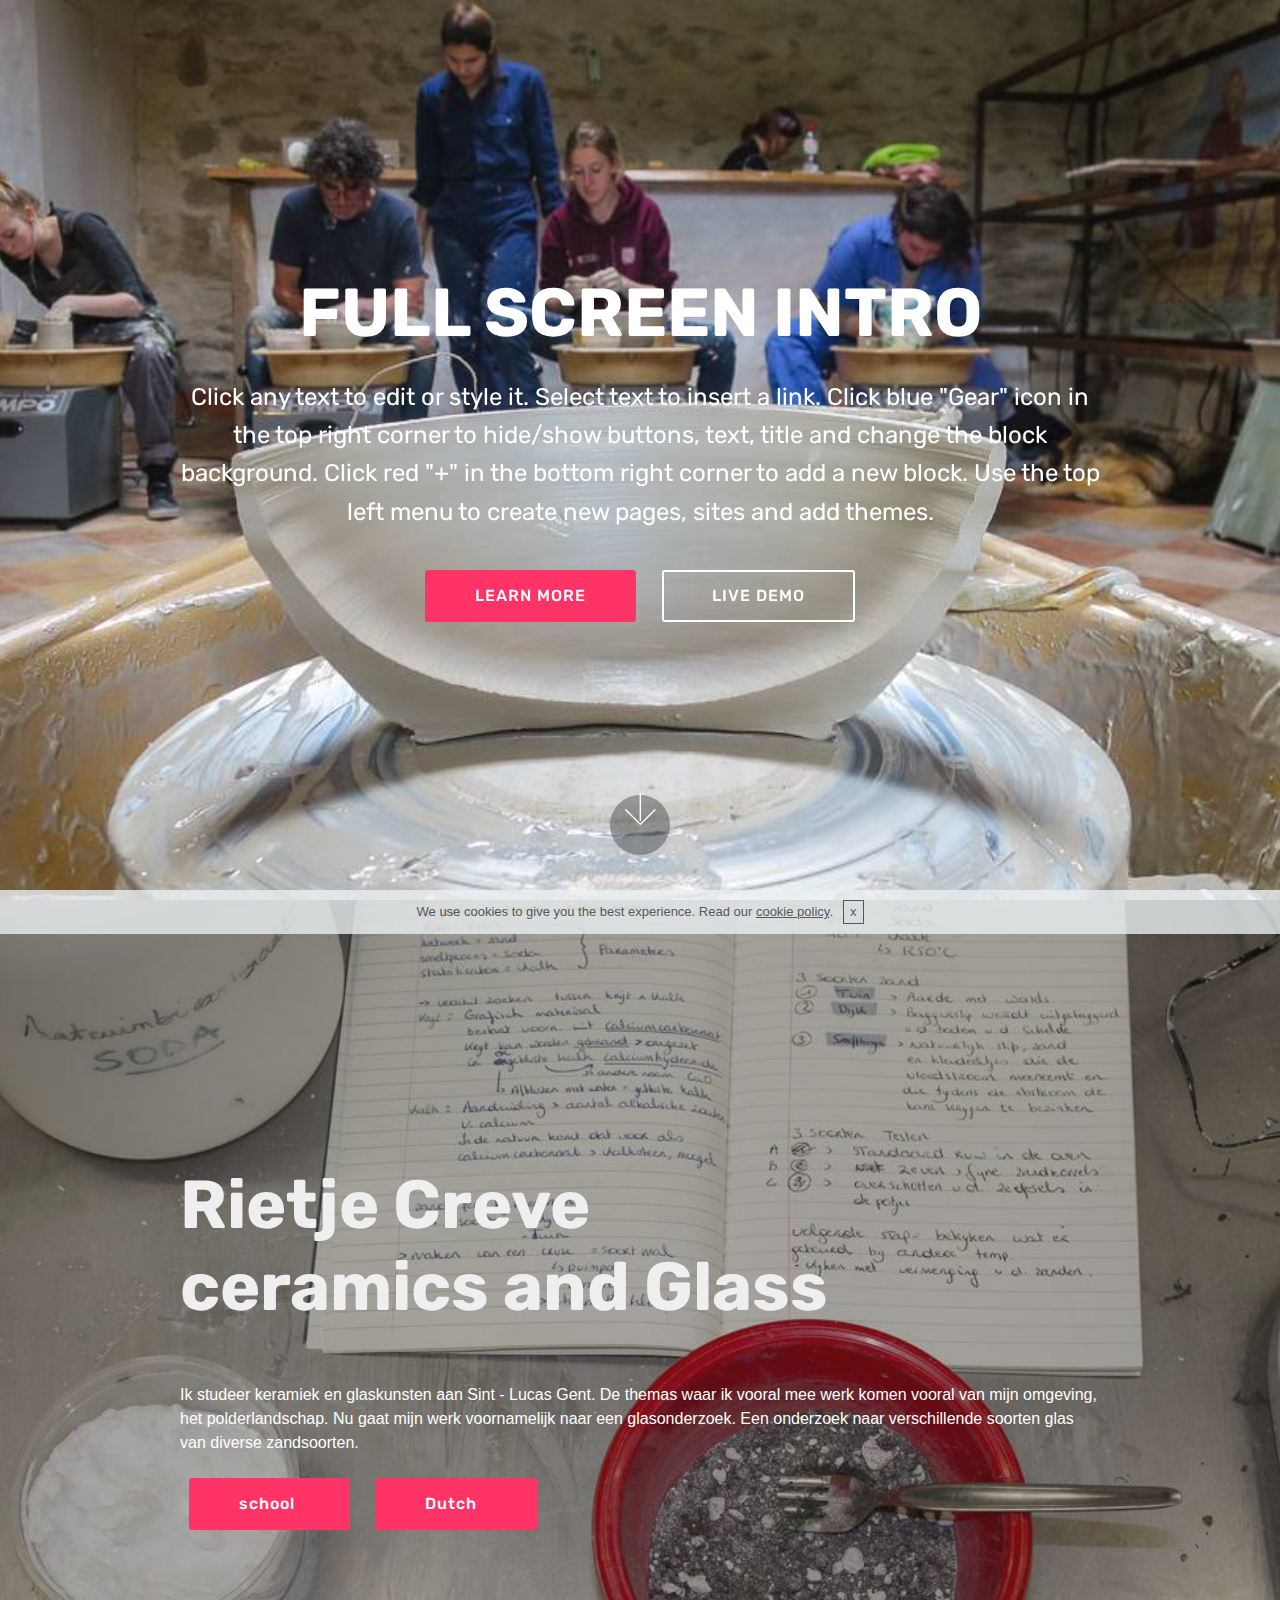
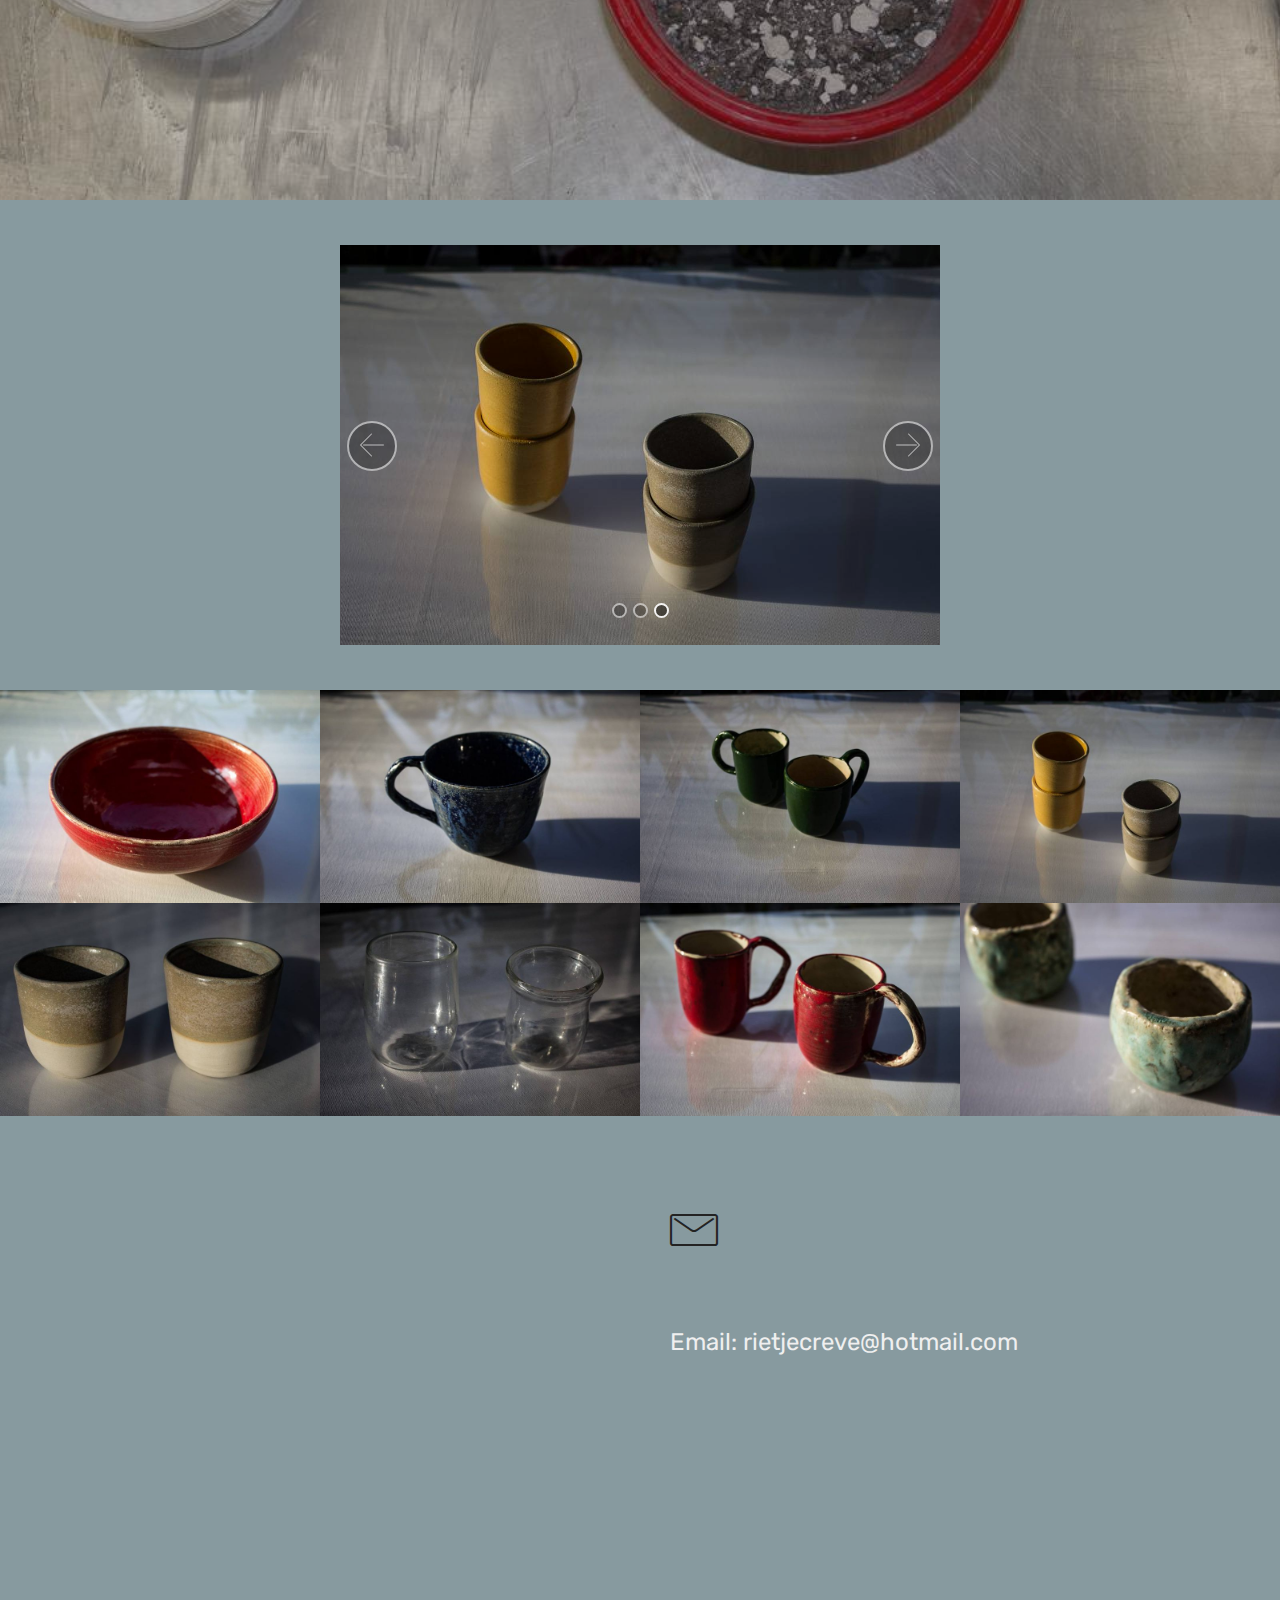
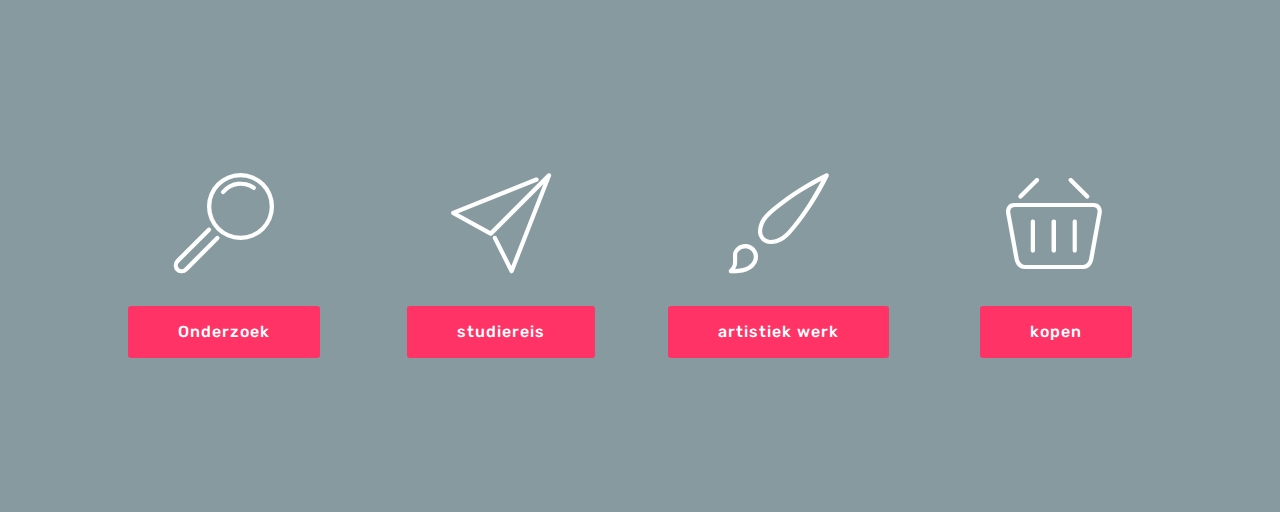
==== commit e10830f9: "create github pages" ====
--- a/index.html
+++ b/index.html
@@ -37,7 +37,37 @@
 <!-- /Google Analytics -->
 
 
-<section class="cid-qBIBVqdp5D mbr-fullscreen" id="header2-e" data-rv-view="457">
+<section class="cid-qElXNeTDMi mbr-fullscreen mbr-parallax-background" id="header2-1h" data-rv-view="637">
+
+    
+
+    
+
+    <div class="container align-center">
+        <div class="row justify-content-md-center">
+            <div class="mbr-white col-md-10">
+                <h1 class="mbr-section-title mbr-bold pb-3 mbr-fonts-style display-1">
+                    FULL SCREEN INTRO
+                </h1>
+                
+                <p class="mbr-text pb-3 mbr-fonts-style display-5">
+                    Click any text to edit or style it. Select text to insert a link. Click blue "Gear" icon in the top right corner to hide/show buttons, text, title and change the block background. Click red "+" in the bottom right corner to add a new block. Use the top left menu to create new pages, sites and add themes.
+                </p>
+                <div class="mbr-section-btn">
+                    <a class="btn btn-md btn-secondary display-4" href="https://mobirise.com">LEARN MORE</a>
+                    <a class="btn btn-md btn-white-outline display-4" href="https://mobirise.com">LIVE DEMO</a>
+                </div>
+            </div>
+        </div>
+    </div>
+    <div class="mbr-arrow hidden-sm-down" aria-hidden="true">
+        <a href="#next">
+            <i class="mbri-down mbr-iconfont"></i>
+        </a>
+    </div>
+</section>
+
+<section class="engine"><a href="https://mobirise.co/i">build your own website</a></section><section class="cid-qBIBVqdp5D mbr-fullscreen" id="header2-e" data-rv-view="640">
 
     
 
@@ -56,7 +86,7 @@
     
 </section>
 
-<section class="engine"><a href="https://mobirise.co/l">bootstrap themes</a></section><section class="carousel slide cid-qBTx4dGBDm" data-interval="false" id="slider2-k" data-rv-view="460">
+<section class="carousel slide cid-qBTx4dGBDm" data-interval="false" id="slider2-k" data-rv-view="643">
 
     
     <div class="container content-slider">
@@ -66,7 +96,7 @@
     </div>
 </section>
 
-<section class="mbr-gallery mbr-slider-carousel cid-qCntRSWQgI" id="gallery3-13" data-rv-view="472">
+<section class="mbr-gallery mbr-slider-carousel cid-qCntRSWQgI" id="gallery3-13" data-rv-view="655">
 
     
 
@@ -76,7 +106,7 @@
 
 </section>
 
-<section class="mbr-section form4 cid-qBUeqxrDm9" id="form4-o" data-rv-view="507">
+<section class="mbr-section form4 cid-qBUeqxrDm9" id="form4-o" data-rv-view="690">
 
     
 
@@ -107,7 +137,7 @@
     </div>
 </section>
 
-<section class="features8 cid-qBUokmHp5G" id="features8-s" data-rv-view="510">
+<section class="features8 cid-qBUokmHp5G" id="features8-s" data-rv-view="693">
 
     
 
@@ -173,6 +203,7 @@
   <script src="assets/smooth-scroll/smooth-scroll.js"></script>
   <script src="assets/cookies-alert-plugin/cookies-alert-core.js"></script>
   <script src="assets/cookies-alert-plugin/cookies-alert-script.js"></script>
+  <script src="assets/jarallax/jarallax.min.js"></script>
   <script src="assets/jquery-mb-ytplayer/jquery.mb.ytplayer.min.js"></script>
   <script src="assets/masonry/masonry.pkgd.min.js"></script>
   <script src="assets/imagesloaded/imagesloaded.pkgd.min.js"></script>
--- a/assets/mobirise/css/mbr-additional.css
+++ b/assets/mobirise/css/mbr-additional.css
@@ -1254,6 +1254,9 @@
   height: auto;
   min-height: 100vh;
 }
+.cid-qElXNeTDMi {
+  background-image: url("../../../assets/images/img-251-1024x575.jpg");
+}
 .cid-qBIBVqdp5D {
   background-image: url("../../../assets/images/img-251-1024x575.jpg");
 }
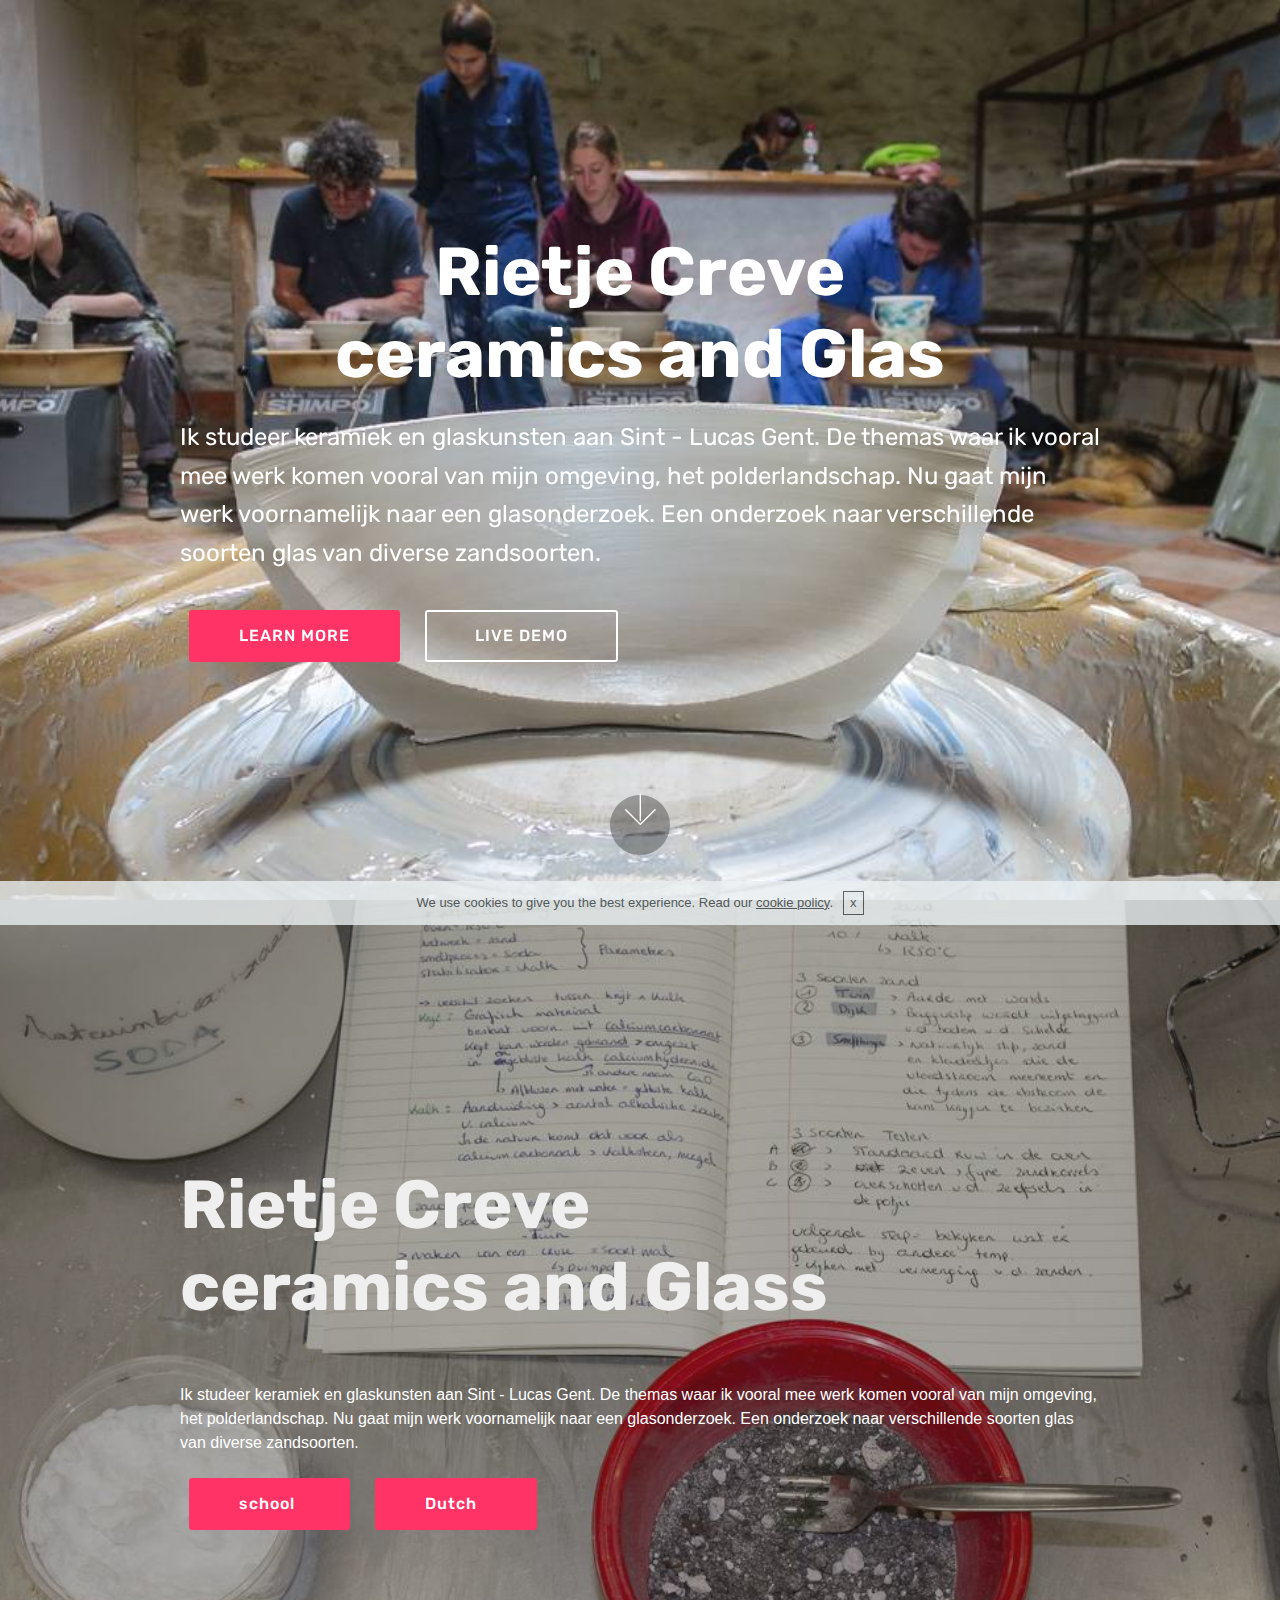
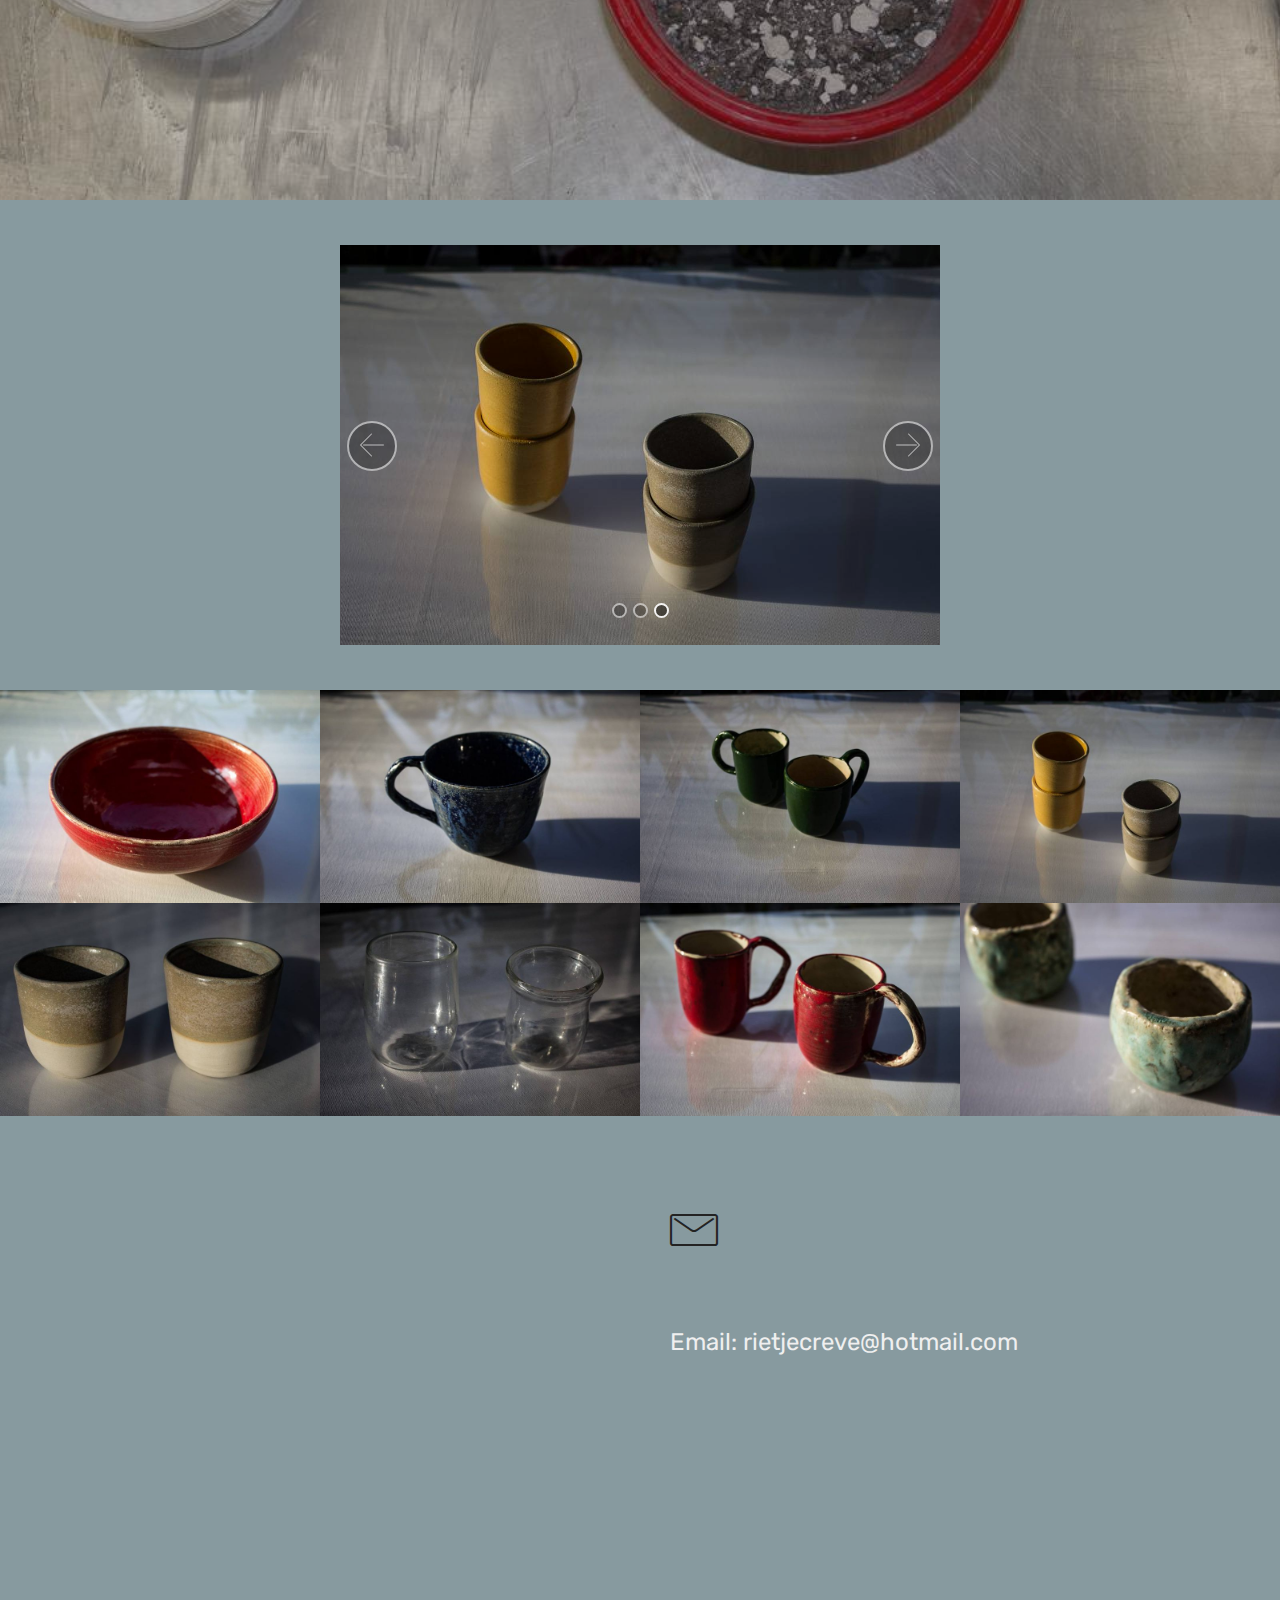
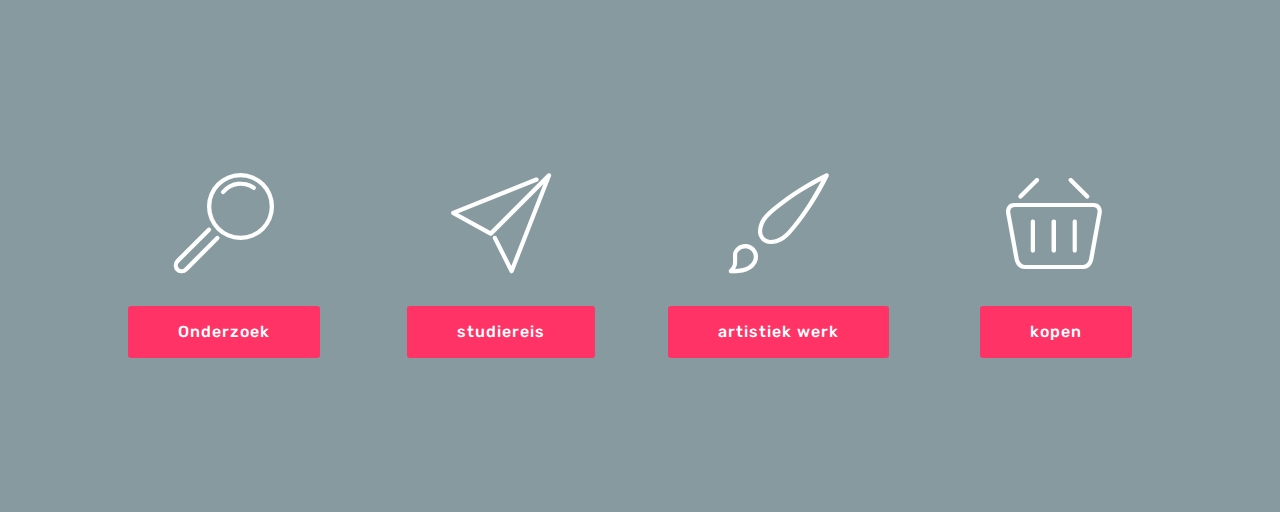
==== commit c423103a: "create github pages" ====
--- a/index.html
+++ b/index.html
@@ -37,7 +37,7 @@
 <!-- /Google Analytics -->
 
 
-<section class="cid-qElXNeTDMi mbr-fullscreen mbr-parallax-background" id="header2-1h" data-rv-view="637">
+<section class="cid-qElXNeTDMi mbr-fullscreen mbr-parallax-background" id="header2-1h" data-rv-view="817">
 
     
 
@@ -46,12 +46,11 @@
     <div class="container align-center">
         <div class="row justify-content-md-center">
             <div class="mbr-white col-md-10">
-                <h1 class="mbr-section-title mbr-bold pb-3 mbr-fonts-style display-1">
-                    FULL SCREEN INTRO
-                </h1>
+                <h1 class="mbr-section-title mbr-bold pb-3 mbr-fonts-style display-1">Rietje Creve 
+<div>ceramics and Glas</div></h1>
                 
                 <p class="mbr-text pb-3 mbr-fonts-style display-5">
-                    Click any text to edit or style it. Select text to insert a link. Click blue "Gear" icon in the top right corner to hide/show buttons, text, title and change the block background. Click red "+" in the bottom right corner to add a new block. Use the top left menu to create new pages, sites and add themes.
+                    Ik studeer keramiek en glaskunsten aan Sint - Lucas Gent. De themas waar ik vooral mee werk komen vooral van mijn omgeving, het polderlandschap. Nu gaat mijn werk voornamelijk naar een glasonderzoek. Een onderzoek naar verschillende soorten glas van diverse zandsoorten. 
                 </p>
                 <div class="mbr-section-btn">
                     <a class="btn btn-md btn-secondary display-4" href="https://mobirise.com">LEARN MORE</a>
@@ -67,7 +66,7 @@
     </div>
 </section>
 
-<section class="engine"><a href="https://mobirise.co/i">build your own website</a></section><section class="cid-qBIBVqdp5D mbr-fullscreen" id="header2-e" data-rv-view="640">
+<section class="engine"><a href="https://mobirise.co/f">bootstrap builder</a></section><section class="cid-qBIBVqdp5D mbr-fullscreen" id="header2-e" data-rv-view="820">
 
     
 
@@ -86,7 +85,7 @@
     
 </section>
 
-<section class="carousel slide cid-qBTx4dGBDm" data-interval="false" id="slider2-k" data-rv-view="643">
+<section class="carousel slide cid-qBTx4dGBDm" data-interval="false" id="slider2-k" data-rv-view="823">
 
     
     <div class="container content-slider">
@@ -96,7 +95,7 @@
     </div>
 </section>
 
-<section class="mbr-gallery mbr-slider-carousel cid-qCntRSWQgI" id="gallery3-13" data-rv-view="655">
+<section class="mbr-gallery mbr-slider-carousel cid-qCntRSWQgI" id="gallery3-13" data-rv-view="835">
 
     
 
@@ -106,7 +105,7 @@
 
 </section>
 
-<section class="mbr-section form4 cid-qBUeqxrDm9" id="form4-o" data-rv-view="690">
+<section class="mbr-section form4 cid-qBUeqxrDm9" id="form4-o" data-rv-view="870">
 
     
 
@@ -137,7 +136,7 @@
     </div>
 </section>
 
-<section class="features8 cid-qBUokmHp5G" id="features8-s" data-rv-view="693">
+<section class="features8 cid-qBUokmHp5G" id="features8-s" data-rv-view="873">
 
     
 
--- a/assets/mobirise/css/mbr-additional.css
+++ b/assets/mobirise/css/mbr-additional.css
@@ -1257,6 +1257,10 @@
 .cid-qElXNeTDMi {
   background-image: url("../../../assets/images/img-251-1024x575.jpg");
 }
+.cid-qElXNeTDMi .mbr-text,
+.cid-qElXNeTDMi .mbr-section-btn {
+  text-align: left;
+}
 .cid-qBIBVqdp5D {
   background-image: url("../../../assets/images/img-251-1024x575.jpg");
 }
